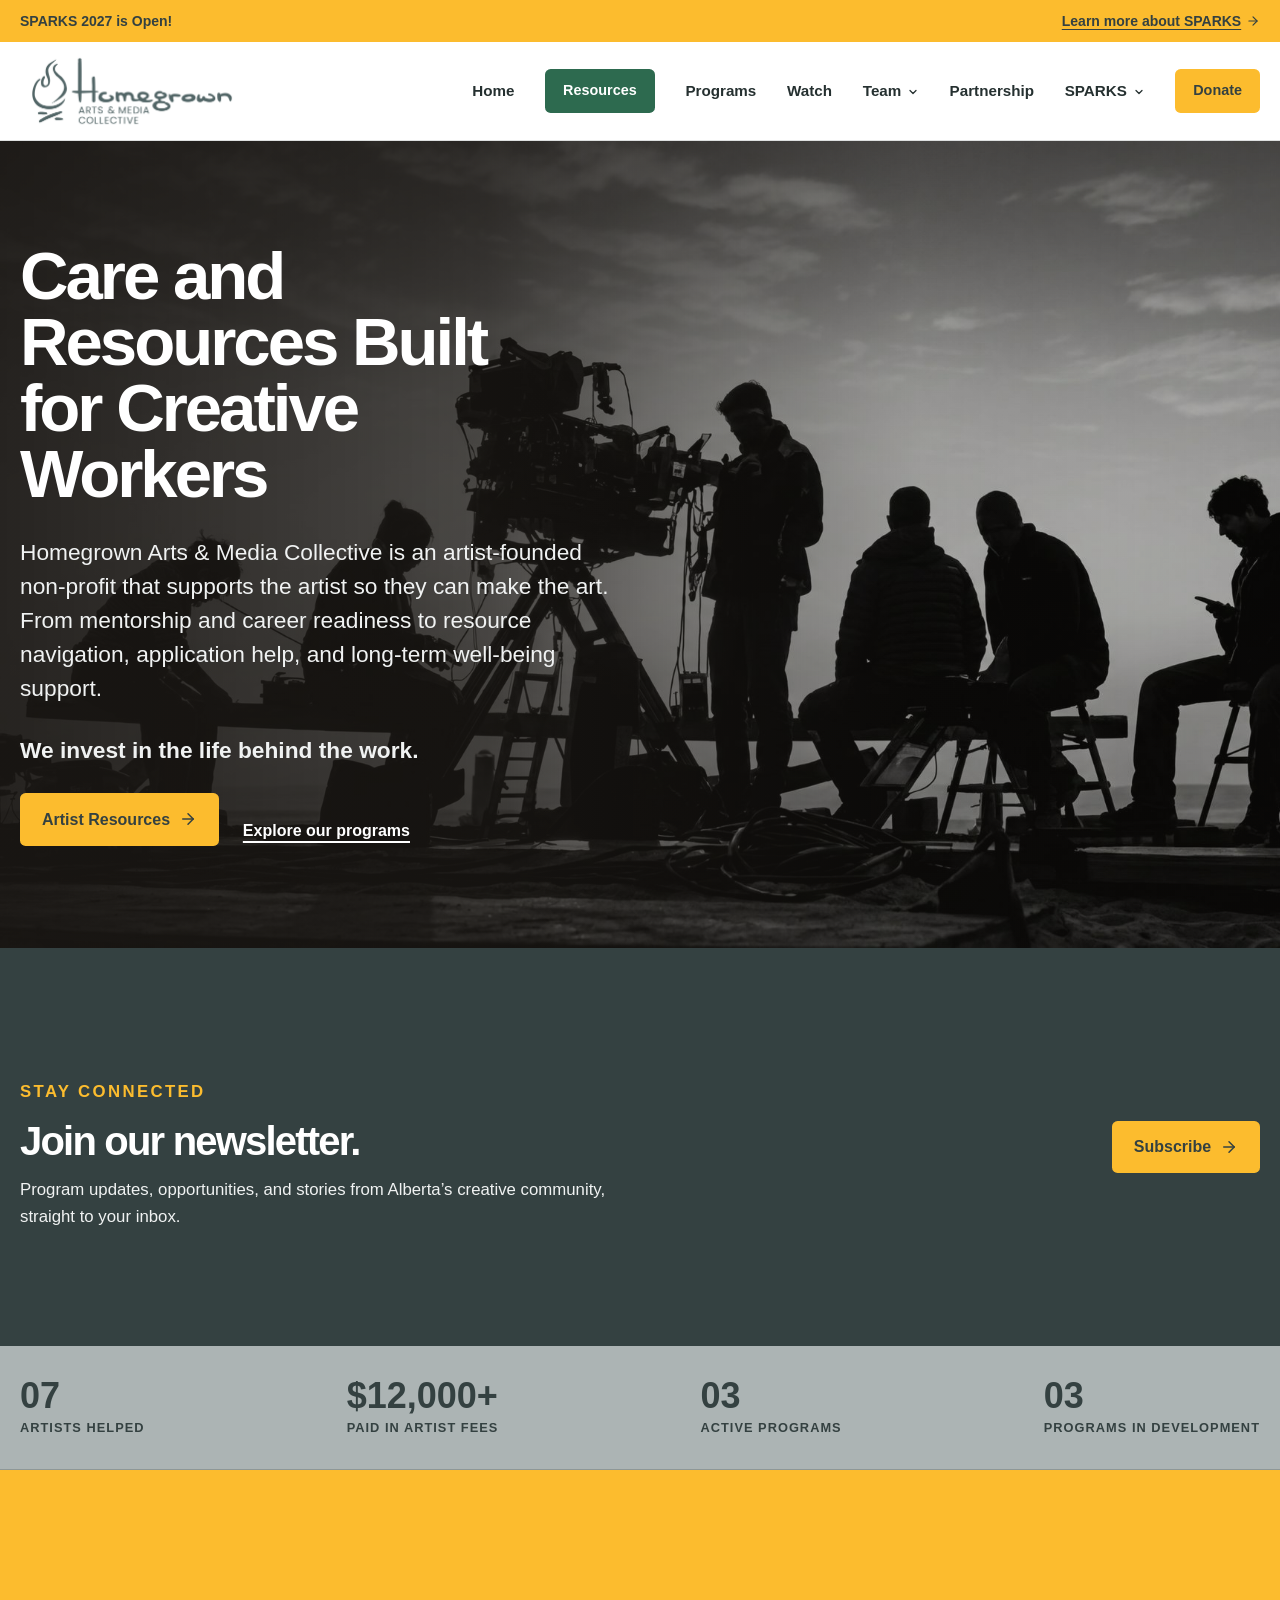
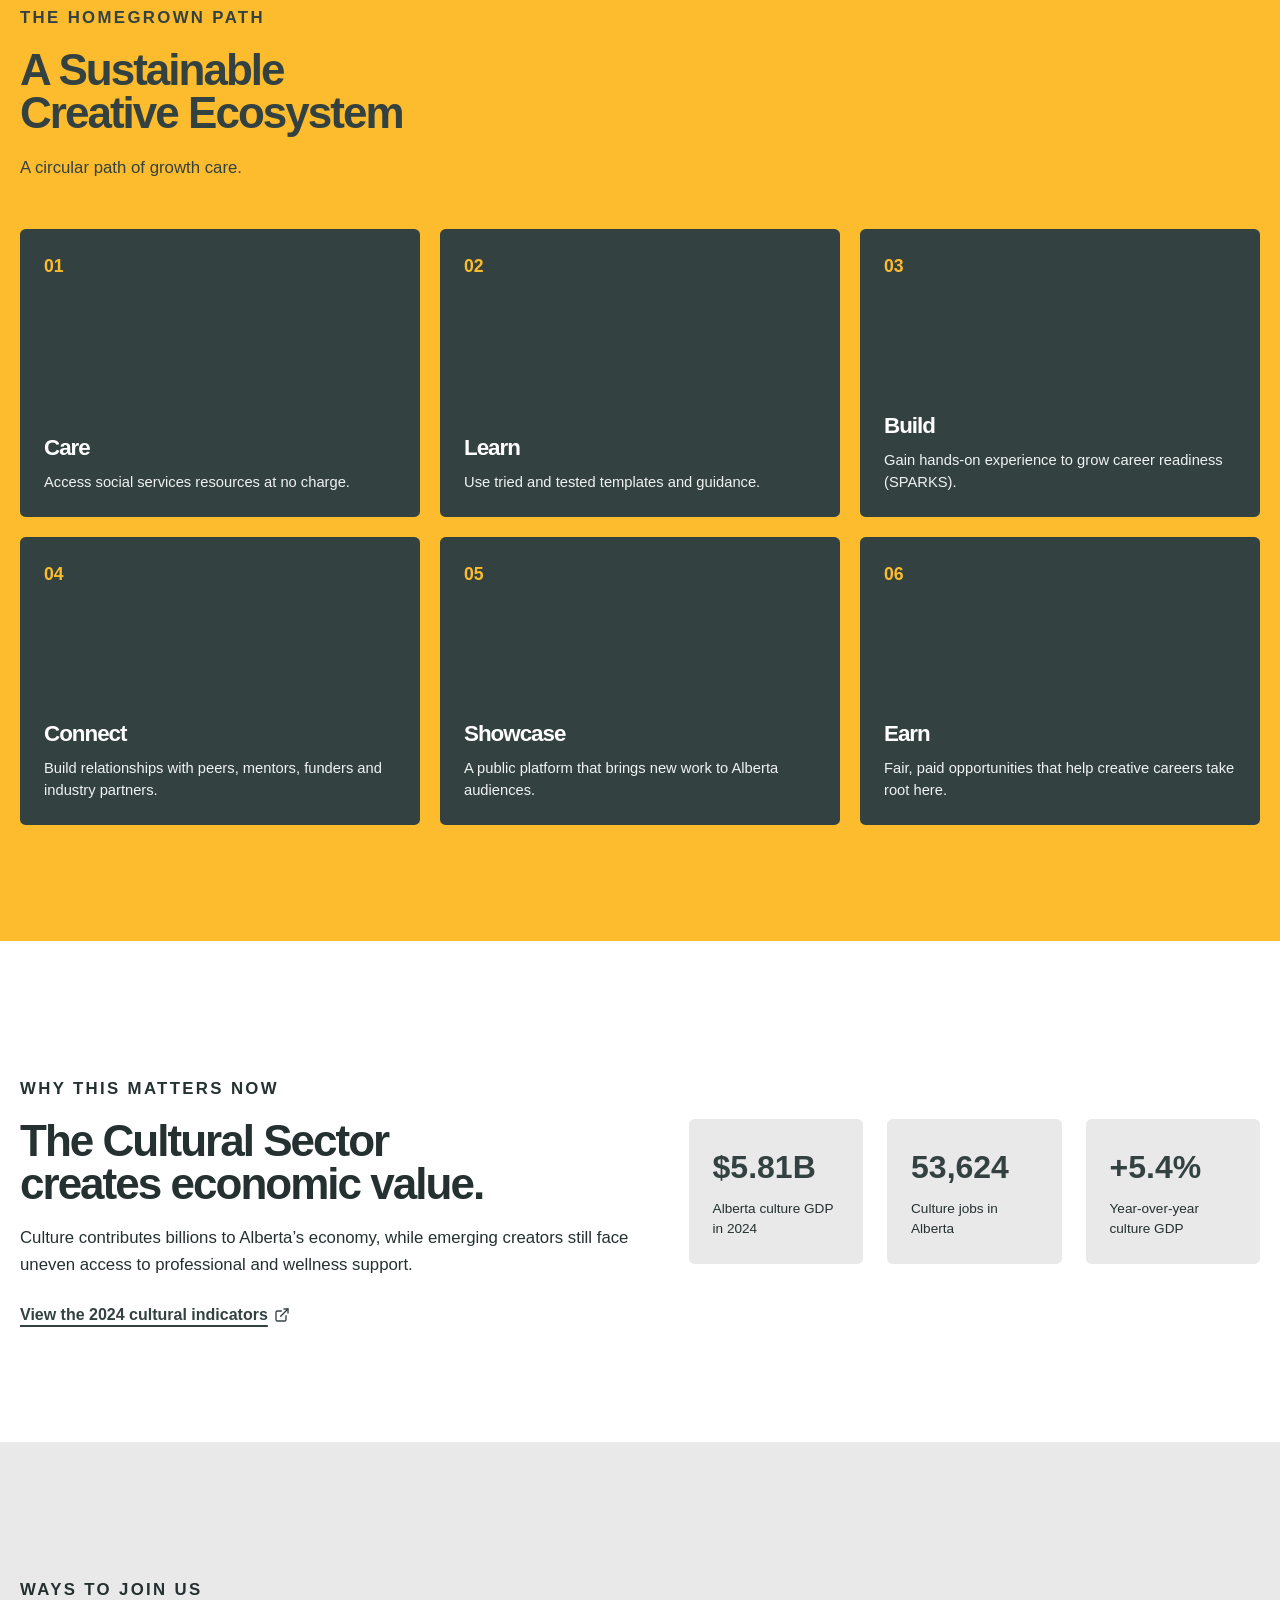
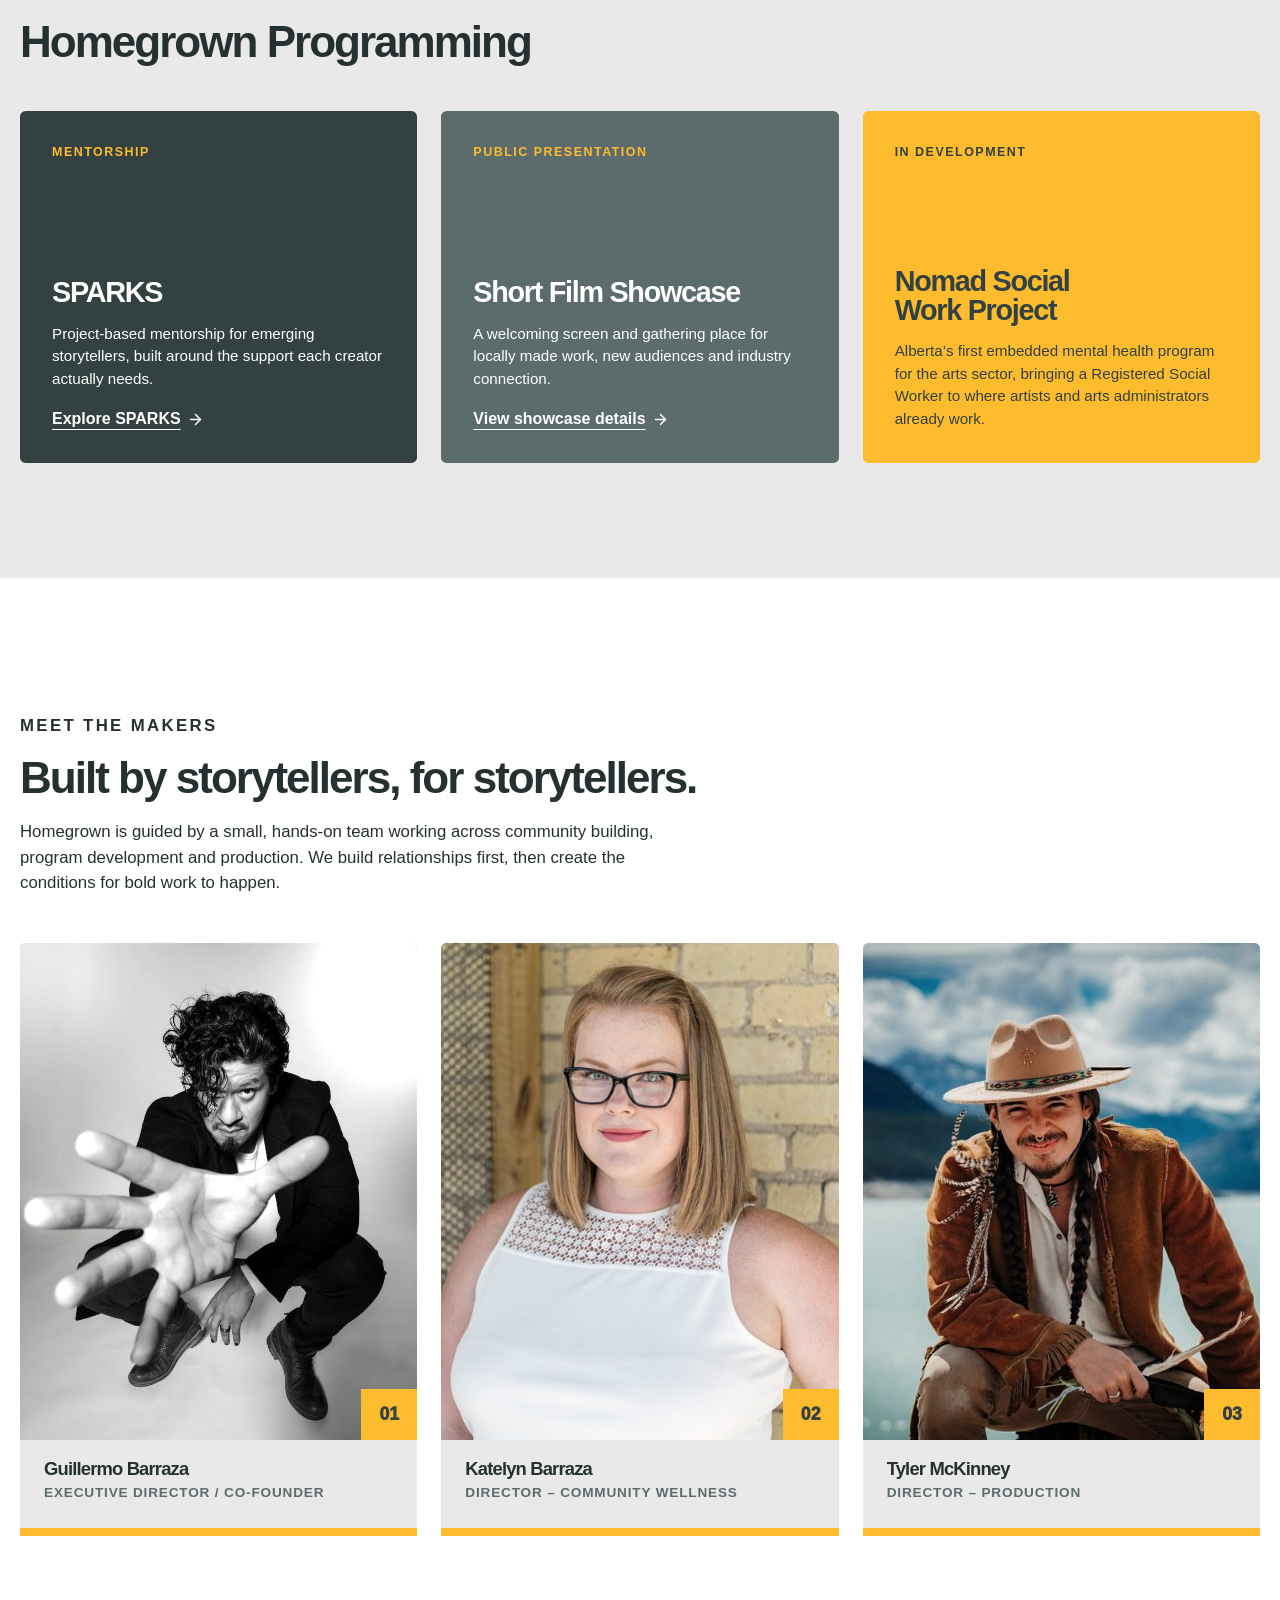
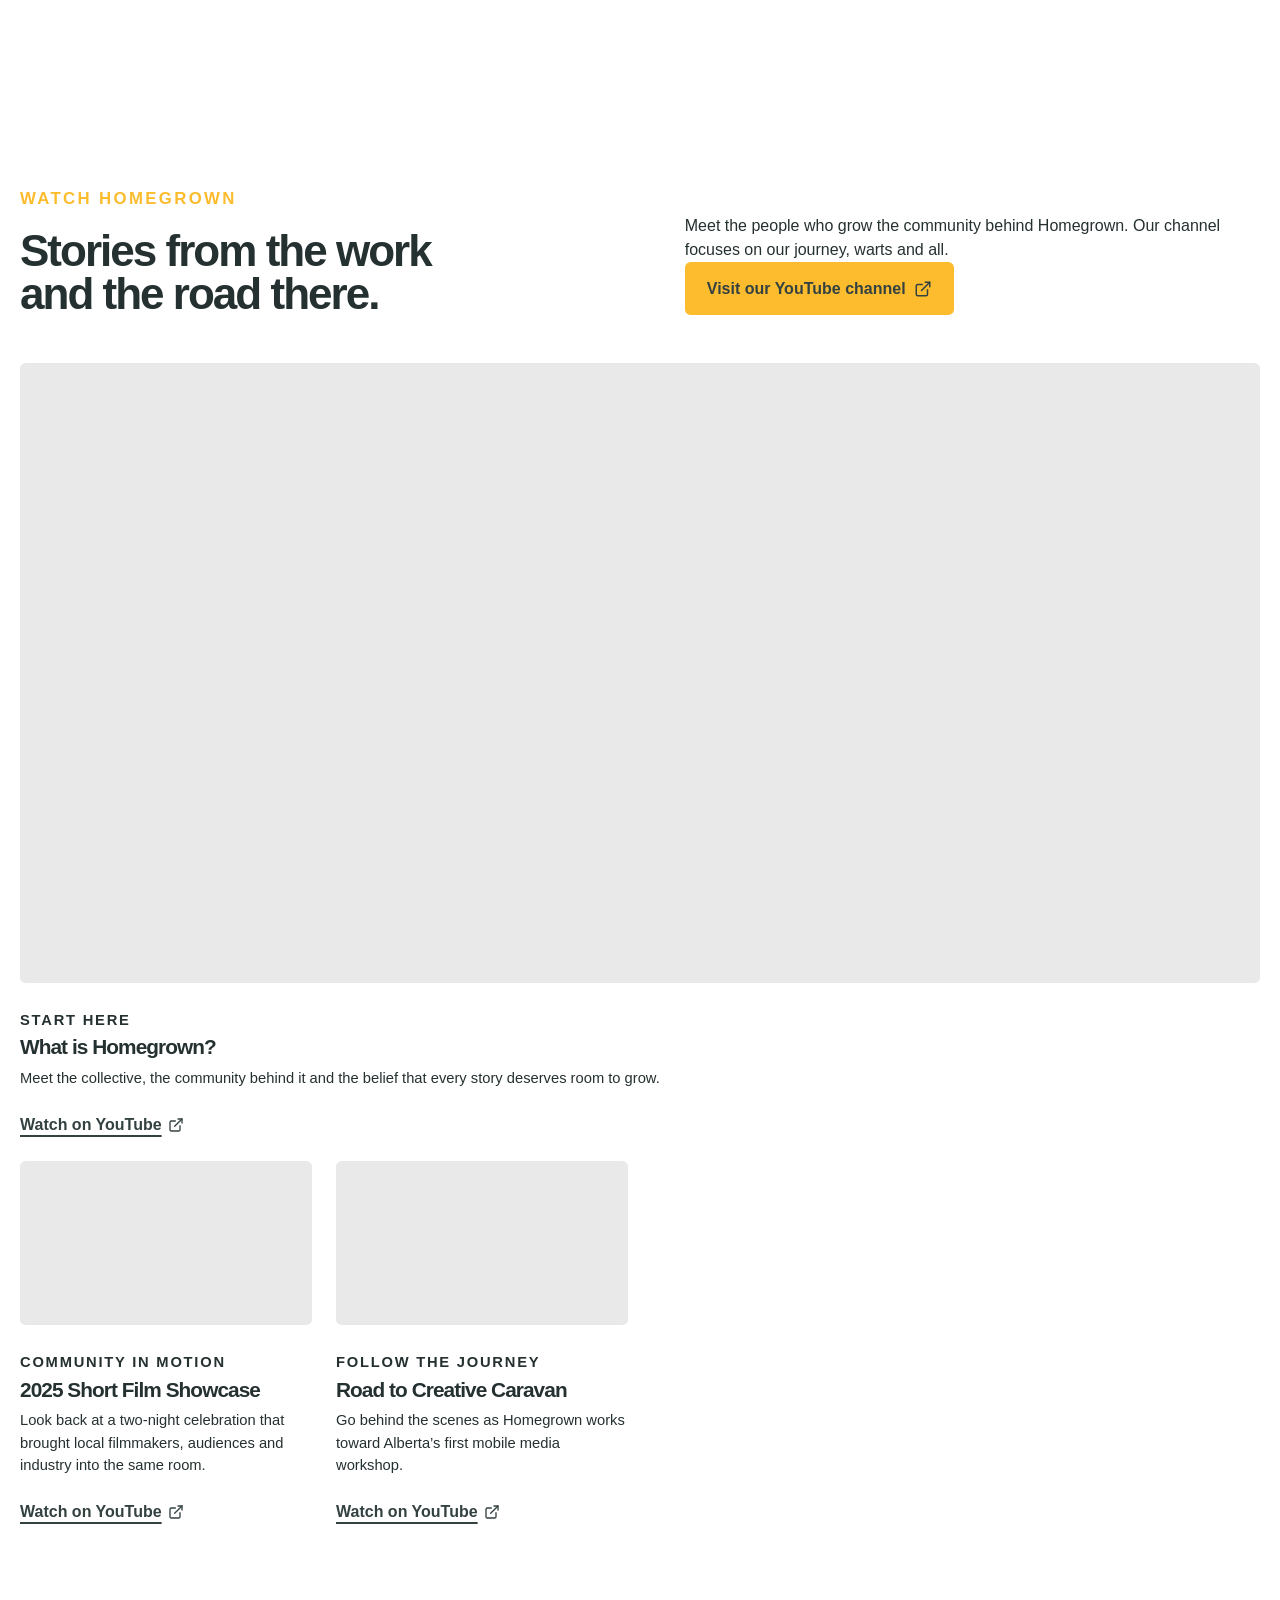
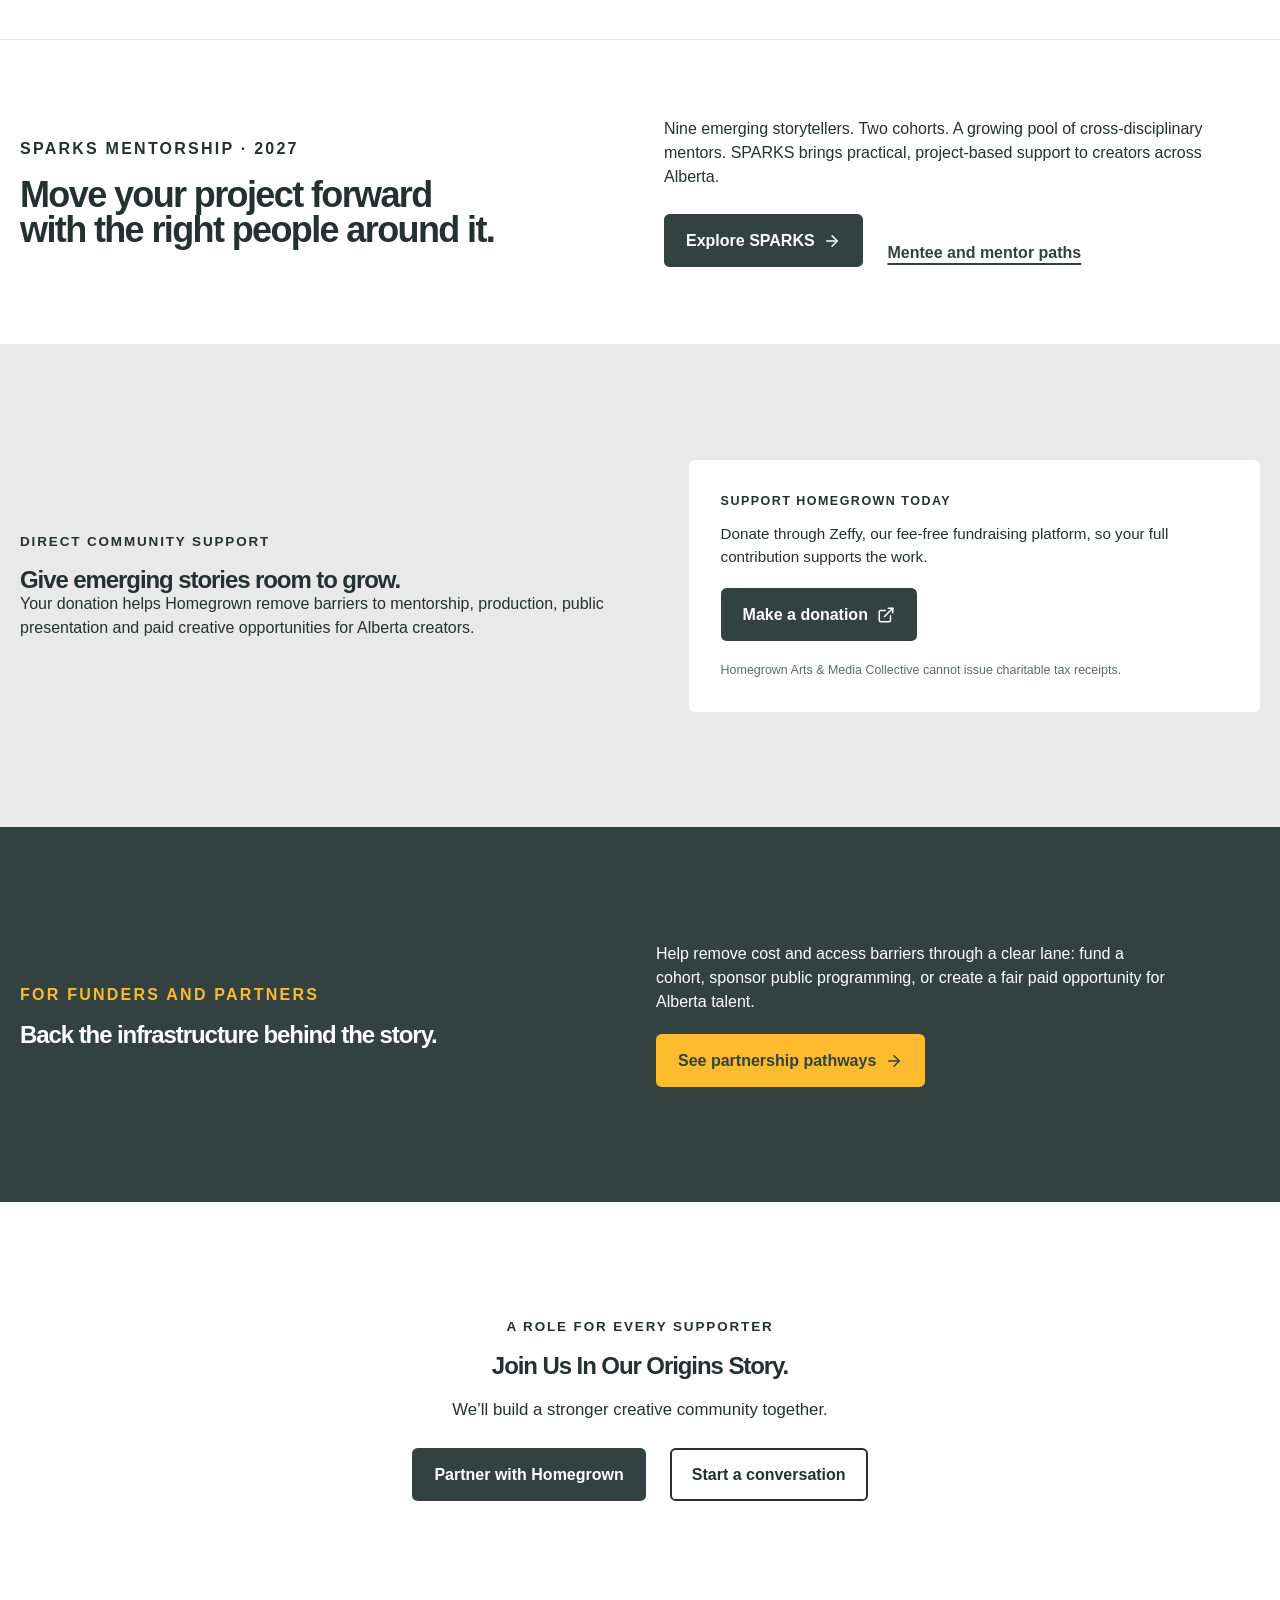
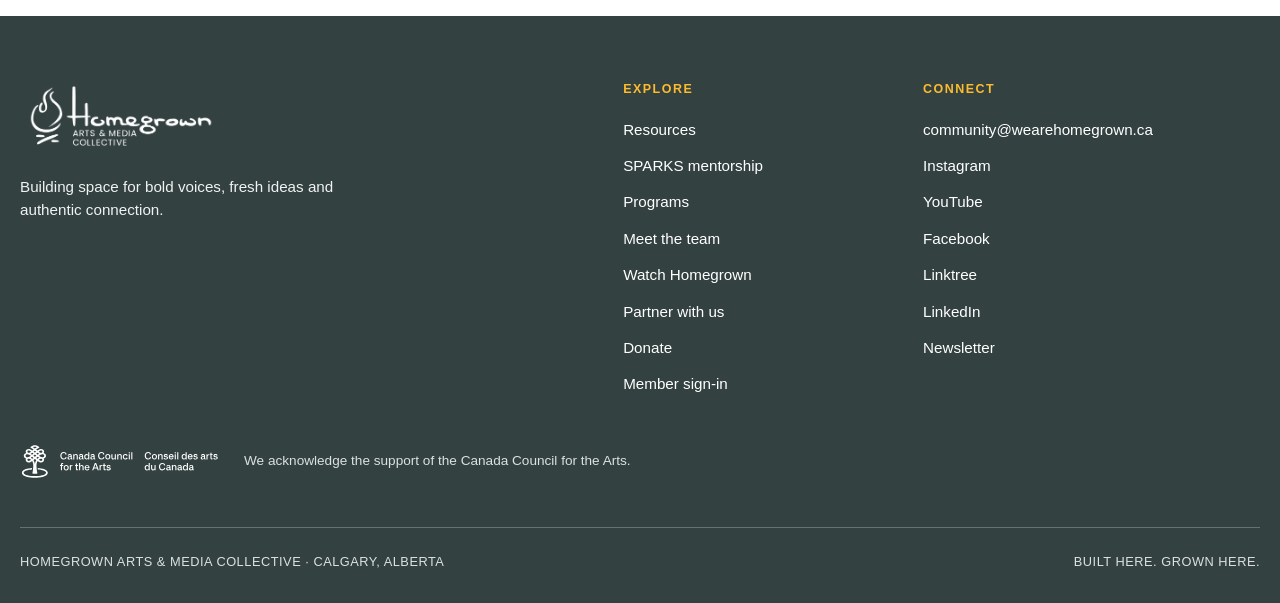
==== index.html @ c86c6394 "Remove Field Law Community Fund sections Co-Authored-By: Claude Opus 5.5 <noreply@anthropic.com> Cla" ====
<!doctype html>
<html lang="en">
<head>
<script async src="https://www.googletagmanager.com/gtm.js?id=GTM-N6X9VNVV"></script>
<script>
  window.dataLayer = window.dataLayer || [];
  function gtag(){dataLayer.push(arguments);}
  gtag('js', new Date());
</script>

<script async src="https://www.googletagmanager.com/gtag/js?id=G-BBWDG3H8ZP"></script>
<script>
  window.dataLayer = window.dataLayer || [];
  function gtag(){dataLayer.push(arguments);}
  gtag('js', new Date());

  gtag('config', 'G-BBWDG3H8ZP');
</script>
<script type="text/javascript">
    (function(c,l,a,r,i,t,y){
        c[a]=c[a]||function(){(c[a].q=c[a].q||[]).push(arguments)};
        t=l.createElement(r);t.async=1;t.src="https://www.clarity.ms/tag/"+i;
        y=l.getElementsByTagName(r)[0];y.parentNode.insertBefore(t,y);
    })(window, document, "clarity", "script", "yo0bvsucyb");
</script>
<meta charset="utf-8">
<meta name="viewport" content="width=device-width, initial-scale=1">
<title>Homegrown Arts &amp; Media Collective</title>
<meta name="description" content="Homegrown builds paid, supported pathways for emerging Alberta creators through mentorship, production, public presentation and partnership.">
<meta name="theme-color" content="#344141">
<link rel="icon" href="assets/favicon.jpg">
<link rel="shortcut icon" href="assets/favicon.jpg">
<link rel="stylesheet" href="css/styles.css">
<!-- Meta Pixel Code -->
<script>
!function(f,b,e,v,n,t,s)
{if(f.fbq)return;n=f.fbq=function(){n.callMethod?
n.callMethod.apply(n,arguments):n.queue.push(arguments)};
if(!f._fbq)f._fbq=n;n.push=n;n.loaded=!0;n.version='2.0';
n.queue=[];t=b.createElement(e);t.async=!0;
t.src=v;s=b.getElementsByTagName(e)[0];
s.parentNode.insertBefore(t,s)}(window, document,'script',
'https://connect.facebook.net/en_US/fbevents.js');
fbq('init', '2137911013458736');
fbq('track', 'PageView');
</script>
<noscript><img height="1" width="1" style="display:none"
src="https://www.facebook.com/tr?id=2137911013458736&ev=PageView&noscript=1"
/></noscript>
<!-- End Meta Pixel Code -->
</head>
<body>
<a class="skip-link" href="#main-content">Skip to main content</a>

<div class="funding-strip">
  <div class="shell funding-strip-inner">
    <span>SPARKS 2027 is Open!</span>
    <a href="/sparks">Learn more about SPARKS
      <svg xmlns="http://www.w3.org/2000/svg" width="14" height="14" viewBox="0 0 24 24" fill="none" stroke="currentColor" stroke-width="2" stroke-linecap="round" stroke-linejoin="round" aria-hidden="true"><path d="M5 12h14"></path><path d="m12 5 7 7-7 7"></path></svg>
    </a>
  </div>
</div>

<header class="site-header">
  <div class="shell header-inner">
    <a href="./" class="brand" aria-label="Homegrown Arts and Media Collective home">
      <img src="assets/homegrown-logo.png" alt="Homegrown Arts and Media Collective" width="450" height="160">
    </a>
    <nav class="desktop-nav" aria-label="Main navigation">
      <a href="./">Home</a>
      <a href="resources" class="button button-green button-small">Resources</a>
      <a href="#programs">Programs</a>
      <a href="#watch">Watch</a>
      <div class="nav-dropdown">
        <button type="button" class="nav-dropdown-toggle" aria-expanded="false" aria-haspopup="true">Team <svg xmlns="http://www.w3.org/2000/svg" width="12" height="12" viewBox="0 0 24 24" fill="none" stroke="currentColor" stroke-width="2.5" stroke-linecap="round" stroke-linejoin="round" aria-hidden="true"><path d="m6 9 6 6 6-6"></path></svg></button>
        <div class="nav-dropdown-menu">
          <a href="#team">Staff</a>
        </div>
      </div>
      <a href="sponsor">Partnership</a>
      <div class="nav-dropdown">
        <button type="button" class="nav-dropdown-toggle" aria-expanded="false" aria-haspopup="true">SPARKS <svg xmlns="http://www.w3.org/2000/svg" width="12" height="12" viewBox="0 0 24 24" fill="none" stroke="currentColor" stroke-width="2.5" stroke-linecap="round" stroke-linejoin="round" aria-hidden="true"><path d="m6 9 6 6 6-6"></path></svg></button>
        <div class="nav-dropdown-menu">
          <a href="sparks">Information</a>
          <a href="sparks-quiz">Storyteller Quiz</a>
          <a href="sparks-application-mentee" target="_blank" rel="noreferrer">Apply as a Mentee</a>
          <a href="sparks-application-mentor" target="_blank" rel="noreferrer">Become a Mentor</a>
          <a href="login">Mentee Portal</a>
        </div>
      </div>
      <a href="#donate" class="button button-gold button-small">Donate</a>
    </nav>
    <details class="mobile-nav">
      <summary aria-label="Open navigation">
        <svg xmlns="http://www.w3.org/2000/svg" width="24" height="24" viewBox="0 0 24 24" fill="none" stroke="currentColor" stroke-width="2" stroke-linecap="round" stroke-linejoin="round" aria-hidden="true"><path d="M4 5h16"></path><path d="M4 12h16"></path><path d="M4 19h16"></path></svg>
      </summary>
      <nav aria-label="Mobile navigation">
        <a href="./">Home</a>
        <a href="resources">Resources</a>
        <a href="#programs">Programs</a>
        <a href="#watch">Watch</a>
        <a href="#team">Team &middot; Staff</a>
        <a href="sponsor">Partnership</a>
        <a href="sparks">SPARKS &middot; Information</a>
        <a href="sparks-quiz">SPARKS &middot; Storyteller Quiz</a>
        <a href="sparks-application-mentee" target="_blank" rel="noreferrer">SPARKS &middot; Apply as a Mentee</a>
        <a href="sparks-application-mentor" target="_blank" rel="noreferrer">SPARKS &middot; Become a Mentor</a>
        <a href="login">SPARKS &middot; Mentee Portal</a>
        <a href="login">Member sign-in</a>
      </nav>
    </details>
  </div>
</header>

<main id="main-content">

  <section class="hero section-dark">
    <img class="hero-bg" src="assets/hero-film-crew.jpg" alt="" aria-hidden="true" fetchpriority="high" decoding="async">
    <div class="shell hero-grid">
      <div class="hero-copy">
        <h1>Care and Resources Built for Creative Workers</h1>
        <p class="hero-lede">Homegrown Arts &amp; Media Collective is an artist-founded non-profit that supports the artist so they can make the art. From mentorship and career readiness to resource navigation, application help, and long-term well-being support.</p>
        <p class="hero-lede"><strong>We invest in the life behind the work.</strong></p>
        <div class="button-row">
          <a class="button button-gold" href="resources">Artist Resources
            <svg xmlns="http://www.w3.org/2000/svg" width="18" height="18" viewBox="0 0 24 24" fill="none" stroke="currentColor" stroke-width="2" stroke-linecap="round" stroke-linejoin="round" aria-hidden="true"><path d="M5 12h14"></path><path d="m12 5 7 7-7 7"></path></svg>
          </a>
          <a class="text-link light" href="#programs">Explore our programs</a>
        </div>
      </div>
    </div>
  </section>

  <section class="section newsletter-section" id="newsletter">
    <div class="shell newsletter-inner">
      <div class="newsletter-copy">
        <p class="eyebrow gold">Stay connected</p>
        <h2>Join our newsletter.</h2>
        <p>Program updates, opportunities, and stories from Alberta&rsquo;s creative community, straight to your inbox.</p>
      </div>
      <div class="newsletter-action">
        <a class="button button-gold" href="https://wearehomegrown.kit.com/a77880c4d2" target="_blank" rel="noreferrer">Subscribe
          <svg xmlns="http://www.w3.org/2000/svg" width="18" height="18" viewBox="0 0 24 24" fill="none" stroke="currentColor" stroke-width="2" stroke-linecap="round" stroke-linejoin="round" aria-hidden="true"><path d="M5 12h14"></path><path d="m12 5 7 7-7 7"></path></svg>
        </a>
      </div>
    </div>
  </section>



  <section class="proof-ribbon" aria-label="Homegrown at a glance">
    <div class="shell proof-ribbon-grid">
      <!-- Counter values reviewed and updated monthly -->
      <p><strong>07</strong><span>Artists helped</span></p>
      <p><strong>$12,000+</strong><span>Paid in artist fees</span></p>
      <p><strong>03</strong><span>Active programs</span></p>
      <p><strong>03</strong><span>Programs in development</span></p>
    </div>
  </section>

  <section class="section section-gold" id="pipeline">
    <div class="shell">
      <div class="section-heading narrow">
        <p class="eyebrow">The Homegrown path</p>
        <h2>A Sustainable Creative Ecosystem</h2>
        <p>A circular path of growth care.</p>
      </div>
      <ol class="pathway-grid">
        <li class="pathway-card"><span class="pathway-number">01</span><h3>Care</h3><p>Access social services resources at no charge.</p></li>
        <li class="pathway-card"><span class="pathway-number">02</span><h3>Learn</h3><p>Use tried and tested templates and guidance.</p></li>
        <li class="pathway-card"><span class="pathway-number">03</span><h3>Build</h3><p>Gain hands-on experience to grow career readiness (SPARKS).</p></li>
        <li class="pathway-card"><span class="pathway-number">04</span><h3>Connect</h3><p>Build relationships with peers, mentors, funders and industry partners.</p></li>
        <li class="pathway-card"><span class="pathway-number">05</span><h3>Showcase</h3><p>A public platform that brings new work to Alberta audiences.</p></li>
        <li class="pathway-card"><span class="pathway-number">06</span><h3>Earn</h3><p>Fair, paid opportunities that help creative careers take root here.</p></li>
      </ol>
    </div>
  </section>

  <section class="section section-light">
    <div class="shell market-grid">
      <div class="section-heading">
        <p class="eyebrow">Why this matters now</p>
        <h2>The Cultural Sector creates economic value.</h2>
        <p>Culture contributes billions to Alberta&rsquo;s economy, while emerging creators still face uneven access to professional and wellness support.</p>
        <a class="text-link" href="https://canadacouncil.ca/research/research-library/2026/06/provincial-and-territorial-cultural-indicators-2024" target="_blank" rel="noreferrer">View the 2024 cultural indicators
          <svg xmlns="http://www.w3.org/2000/svg" width="16" height="16" viewBox="0 0 24 24" fill="none" stroke="currentColor" stroke-width="2" stroke-linecap="round" stroke-linejoin="round" aria-hidden="true"><path d="M15 3h6v6"></path><path d="M10 14 21 3"></path><path d="M18 13v6a2 2 0 0 1-2 2H5a2 2 0 0 1-2-2V8a2 2 0 0 1 2-2h6"></path></svg>
        </a>
      </div>
      <div class="market-stats" aria-label="Alberta culture indicators for 2024">
        <article><strong>$5.81B</strong><span>Alberta culture GDP in 2024</span></article>
        <article><strong>53,624</strong><span>Culture jobs in Alberta</span></article>
        <article><strong>+5.4%</strong><span>Year-over-year culture GDP</span></article>
      </div>
    </div>
  </section>

  <section class="section section-soft" id="programs">
    <div class="shell">
      <div class="section-heading wide">
        <p class="eyebrow">Ways to join us</p>
        <h2>Homegrown Programming</h2>
      </div>
      <div class="program-grid">
        <article class="program-card tone-1">
          <p class="card-label">Mentorship</p>
          <h3>SPARKS</h3>
          <p>Project-based mentorship for emerging storytellers, built around the support each creator actually needs.</p>
          <a href="sparks" class="program-link">Explore SPARKS
            <svg xmlns="http://www.w3.org/2000/svg" width="17" height="17" viewBox="0 0 24 24" fill="none" stroke="currentColor" stroke-width="2" stroke-linecap="round" stroke-linejoin="round" aria-hidden="true"><path d="M5 12h14"></path><path d="m12 5 7 7-7 7"></path></svg>
          </a>
        </article>
        <article class="program-card tone-2">
          <p class="card-label">Public presentation</p>
          <h3>Short Film Showcase</h3>
          <p>A welcoming screen and gathering place for locally made work, new audiences and industry connection.</p>
          <a href="https://www.zeffy.com/en-CA/ticketing/stonyslope-the-homegrown-short-film-showcase--2026" target="_blank" rel="noreferrer" class="program-link">View showcase details
            <svg xmlns="http://www.w3.org/2000/svg" width="17" height="17" viewBox="0 0 24 24" fill="none" stroke="currentColor" stroke-width="2" stroke-linecap="round" stroke-linejoin="round" aria-hidden="true"><path d="M5 12h14"></path><path d="m12 5 7 7-7 7"></path></svg>
          </a>
        </article>
        <article class="program-card tone-3">
          <p class="card-label">In development</p>
          <h3>Nomad Social Work Project</h3>
          <p>Alberta&rsquo;s first embedded mental health program for the arts sector, bringing a Registered Social Worker to where artists and arts administrators already work.</p>
        </article>
      </div>
    </div>
  </section>

  <section class="section team-section" id="team">
    <div class="shell">
      <div class="team-heading">
        <div class="section-heading wide">
          <p class="eyebrow">Meet the makers</p>
          <h2>Built by storytellers, for storytellers.</h2>
        </div>
        <p>Homegrown is guided by a small, hands-on team working across community building, program development and production. We build relationships first, then create the conditions for bold work to happen.</p>
      </div>
      <div class="team-grid">
        <article class="team-card">
          <div class="team-photo-wrap">
            <img class="team-photo" src="assets/team-guillermo-barraza.jpg" alt="Guillermo Barraza" loading="lazy">
            <span aria-hidden="true">01</span>
          </div>
          <div class="team-card-copy">
            <h3>Guillermo Barraza</h3>
            <p>Executive Director / Co-Founder</p>
          </div>
        </article>
        <article class="team-card">
          <div class="team-photo-wrap">
            <img class="team-photo" src="assets/team-katelyn-barraza.jpg" alt="Katelyn Barraza" loading="lazy">
            <span aria-hidden="true">02</span>
          </div>
          <div class="team-card-copy">
            <h3>Katelyn Barraza</h3>
            <p>Director &ndash; Community Wellness</p>
          </div>
        </article>
        <article class="team-card">
          <div class="team-photo-wrap">
            <img class="team-photo" src="assets/team-tyler-mckinney.jpg" alt="Tyler McKinney" loading="lazy">
            <span aria-hidden="true">03</span>
          </div>
          <div class="team-card-copy">
            <h3>Tyler McKinney</h3>
            <p>Director &ndash; Production</p>
          </div>
        </article>
      </div>
    </div>
  </section>

  </section>

  <section class="section youtube-section" id="watch">
    <div class="shell">
      <div class="youtube-heading">
        <div class="section-heading wide">
          <p class="eyebrow gold">Watch Homegrown</p>
          <h2>Stories from the work and the road there.</h2>
        </div>
        <div>
          <p>Meet the people who grow the community behind Homegrown. Our channel focuses on our journey, warts and all.</p>
          <a class="button button-gold" href="https://www.youtube.com/@we.are.homegrown" target="_blank" rel="noreferrer">Visit our YouTube channel
            <svg xmlns="http://www.w3.org/2000/svg" width="18" height="18" viewBox="0 0 24 24" fill="none" stroke="currentColor" stroke-width="2" stroke-linecap="round" stroke-linejoin="round" aria-hidden="true"><path d="M15 3h6v6"></path><path d="M10 14 21 3"></path><path d="M18 13v6a2 2 0 0 1-2 2H5a2 2 0 0 1-2-2V8a2 2 0 0 1 2-2h6"></path></svg>
          </a>
        </div>
      </div>
      <div class="video-grid">
        <article class="video-card video-card-featured">
          <div class="video-frame">
            <iframe src="https://www.youtube.com/embed/k4zQnPz0w-0" title="What is Homegrown?" loading="lazy" allow="accelerometer; autoplay; clipboard-write; encrypted-media; gyroscope; picture-in-picture; web-share" allowfullscreen></iframe>
          </div>
          <div class="video-card-copy">
            <p class="card-label">Start here</p>
            <h3>What is Homegrown?</h3>
            <p>Meet the collective, the community behind it and the belief that every story deserves room to grow.</p>
            <a class="text-link" href="https://www.youtube.com/watch?v=k4zQnPz0w-0" target="_blank" rel="noreferrer">Watch on YouTube
              <svg xmlns="http://www.w3.org/2000/svg" width="16" height="16" viewBox="0 0 24 24" fill="none" stroke="currentColor" stroke-width="2" stroke-linecap="round" stroke-linejoin="round" aria-hidden="true"><path d="M15 3h6v6"></path><path d="M10 14 21 3"></path><path d="M18 13v6a2 2 0 0 1-2 2H5a2 2 0 0 1-2-2V8a2 2 0 0 1 2-2h6"></path></svg>
            </a>
          </div>
        </article>
        <article class="video-card">
          <div class="video-frame">
            <iframe src="https://www.youtube.com/embed/UUBP7rjUx7M" title="2025 Short Film Showcase" loading="lazy" allow="accelerometer; autoplay; clipboard-write; encrypted-media; gyroscope; picture-in-picture; web-share" allowfullscreen></iframe>
          </div>
          <div class="video-card-copy">
            <p class="card-label">Community in motion</p>
            <h3>2025 Short Film Showcase</h3>
            <p>Look back at a two-night celebration that brought local filmmakers, audiences and industry into the same room.</p>
            <a class="text-link" href="https://www.youtube.com/watch?v=UUBP7rjUx7M" target="_blank" rel="noreferrer">Watch on YouTube
              <svg xmlns="http://www.w3.org/2000/svg" width="16" height="16" viewBox="0 0 24 24" fill="none" stroke="currentColor" stroke-width="2" stroke-linecap="round" stroke-linejoin="round" aria-hidden="true"><path d="M15 3h6v6"></path><path d="M10 14 21 3"></path><path d="M18 13v6a2 2 0 0 1-2 2H5a2 2 0 0 1-2-2V8a2 2 0 0 1 2-2h6"></path></svg>
            </a>
          </div>
        </article>
        <article class="video-card">
          <div class="video-frame">
            <iframe src="https://www.youtube.com/embed/va6Ew8jDhZE" title="Road to Creative Caravan" loading="lazy" allow="accelerometer; autoplay; clipboard-write; encrypted-media; gyroscope; picture-in-picture; web-share" allowfullscreen></iframe>
          </div>
          <div class="video-card-copy">
            <p class="card-label">Follow the journey</p>
            <h3>Road to Creative Caravan</h3>
            <p>Go behind the scenes as Homegrown works toward Alberta&rsquo;s first mobile media workshop.</p>
            <a class="text-link" href="https://www.youtube.com/watch?v=va6Ew8jDhZE" target="_blank" rel="noreferrer">Watch on YouTube
              <svg xmlns="http://www.w3.org/2000/svg" width="16" height="16" viewBox="0 0 24 24" fill="none" stroke="currentColor" stroke-width="2" stroke-linecap="round" stroke-linejoin="round" aria-hidden="true"><path d="M15 3h6v6"></path><path d="M10 14 21 3"></path><path d="M18 13v6a2 2 0 0 1-2 2H5a2 2 0 0 1-2-2V8a2 2 0 0 1 2-2h6"></path></svg>
            </a>
          </div>
        </article>
      </div>
    </div>
  </section>

  <section class="sparks-home-section">
    <div class="shell sparks-home-grid">
      <div>
        <p class="eyebrow">SPARKS mentorship &middot; 2027</p>
        <h2>Move your project forward with the right people around it.</h2>
      </div>
      <div>
        <p>Nine emerging storytellers. Two cohorts. A growing pool of cross-disciplinary mentors. SPARKS brings practical, project-based support to creators across Alberta.</p>
        <div class="button-row">
          <a href="sparks" class="button button-charcoal">Explore SPARKS
            <svg xmlns="http://www.w3.org/2000/svg" width="18" height="18" viewBox="0 0 24 24" fill="none" stroke="currentColor" stroke-width="2" stroke-linecap="round" stroke-linejoin="round" aria-hidden="true"><path d="M5 12h14"></path><path d="m12 5 7 7-7 7"></path></svg>
          </a>
          <a href="sparks#paths" class="text-link">Mentee and mentor paths</a>
        </div>
      </div>
    </div>
  </section>

  <section class="section donation-section" id="donate">
    <div class="shell donation-grid">
      <div class="donation-copy">
        <p class="eyebrow">Direct community support</p>
        <h2>Give emerging stories room to grow.</h2>
        <p>Your donation helps Homegrown remove barriers to mentorship, production, public presentation and paid creative opportunities for Alberta creators.</p>
      </div>
      <div class="donation-action">
        <p class="card-label">Support Homegrown today</p>
        <p>Donate through Zeffy, our fee-free fundraising platform, so your full contribution supports the work.</p>
        <a class="button button-charcoal" href="https://www.zeffy.com/en-CA/donation-form/support-emerging-stories-through-homegrown" target="_blank" rel="noreferrer">Make a donation
          <svg xmlns="http://www.w3.org/2000/svg" width="18" height="18" viewBox="0 0 24 24" fill="none" stroke="currentColor" stroke-width="2" stroke-linecap="round" stroke-linejoin="round" aria-hidden="true"><path d="M15 3h6v6"></path><path d="M10 14 21 3"></path><path d="M18 13v6a2 2 0 0 1-2 2H5a2 2 0 0 1-2-2V8a2 2 0 0 1 2-2h6"></path></svg>
        </a>
        <p class="donation-disclosure">Homegrown Arts &amp; Media Collective cannot issue charitable tax receipts.</p>
      </div>
    </div>
  </section>

  <section class="section section-dark">
    <div class="shell split-callout">
      <div>
        <p class="eyebrow gold">For funders and partners</p>
        <h2>Back the infrastructure behind the story.</h2>
      </div>
      <div>
        <p>Help remove cost and access barriers through a clear lane: fund a cohort, sponsor public programming, or create a fair paid opportunity for Alberta talent.</p>
        <a href="sponsor" class="button button-gold">See partnership pathways
          <svg xmlns="http://www.w3.org/2000/svg" width="18" height="18" viewBox="0 0 24 24" fill="none" stroke="currentColor" stroke-width="2" stroke-linecap="round" stroke-linejoin="round" aria-hidden="true"><path d="M5 12h14"></path><path d="m12 5 7 7-7 7"></path></svg>
        </a>
      </div>
    </div>
  </section>

  <section class="section final-cta">
    <div class="shell final-cta-inner">
      <p class="eyebrow">A role for every supporter</p>
      <h2>Join Us In Our Origins Story.</h2>
      <p>We&rsquo;ll build a stronger creative community together.</p>
      <div class="button-row centered">
        <a href="sponsor" class="button button-charcoal">Partner with Homegrown</a>
        <a class="button button-outline" href="https://tidycal.com/1vky52z" target="_blank" rel="noreferrer">Start a conversation</a>
      </div>
    </div>
  </section>

</main>

<footer class="site-footer">
  <div class="shell footer-grid">
    <div class="footer-brand">
      <a href="./" aria-label="Homegrown Arts and Media Collective home">
        <img class="footer-logo" src="assets/homegrown-logo-white.png" alt="Homegrown Arts and Media Collective" width="450" height="160">
      </a>
      <p>Building space for bold voices, fresh ideas and authentic connection.</p>
    </div>
    <div>
      <p class="footer-heading">Explore</p>
      <nav class="footer-links" aria-label="Explore Homegrown">
        <a href="resources">Resources</a>
        <a href="sparks">SPARKS mentorship</a>
        <a href="#programs">Programs</a>
        <a href="#team">Meet the team</a>
        <a href="#watch">Watch Homegrown</a>
        <a href="sponsor">Partner with us</a>
        <a href="#donate">Donate</a>
        <a href="login">Member sign-in</a>
      </nav>
    </div>
    <div>
      <p class="footer-heading">Connect</p>
      <nav class="footer-links" aria-label="Connect with Homegrown">
        <a href="mailto:community@wearehomegrown.ca">community@wearehomegrown.ca</a>
        <a href="https://www.instagram.com/weare.homegrown/" target="_blank" rel="noreferrer">Instagram</a>
        <a href="https://www.youtube.com/@we.are.homegrown" target="_blank" rel="noreferrer">YouTube</a>
        <a href="https://www.facebook.com/HomegrownAMC/" target="_blank" rel="noreferrer">Facebook</a>
        <a href="https://linktr.ee/HomegrownAMC" target="_blank" rel="noreferrer">Linktree</a>
        <a href="https://www.linkedin.com/company/we-are-homegrown/" target="_blank" rel="noreferrer">LinkedIn</a>
        <a href="https://wearehomegrown.kit.com/a77880c4d2" target="_blank" rel="noreferrer">Newsletter</a>
      </nav>
    </div>
  </div>
  <div class="shell footer-acknowledgement">
    <a href="https://canadacouncil.ca/" target="_blank" rel="noreferrer" aria-label="Canada Council for the Arts website">
      <img src="assets/canada-council-logo-white.svg" alt="Canada Council for the Arts" width="200" height="35">
    </a>
    <p>We acknowledge the support of the Canada Council for the Arts.</p>
  </div>

  <div class="shell footer-bottom">
    <span>Homegrown Arts &amp; Media Collective &middot; Calgary, Alberta</span>
    <span>Built here. Grown here.</span>
  </div>
</footer>

<script src="js/main.js" defer></script>
</body>
</html>
---- css/styles.css ----
/* ==========================================================================
   Homegrown Arts & Media Collective — Design Tokens & Base Styles
   Colour values, spacing scale and component patterns are carried over
   from the live production site (see README "Design tokens" section).
   ========================================================================== */

:root {
  /* Colour tokens */
  --color-charcoal-deep: #344141; /* primary dark background / heading text */
  --color-charcoal: #5c6c6c;      /* secondary dark tone (program card, tone-2) */
  --color-gold: #fcbc2e;          /* brand accent */
  --color-green: #2d6a4f;         /* TODO: confirm exact brand green — Resources nav button */
  --color-paper: #ffffff;         /* light background */
  --color-ink: #253030;           /* body copy on light backgrounds */
  --color-soft: #e9e9e9;          /* soft neutral section background */
  --color-dusty-teal: #acb4b4;    /* muted accent background */
  --color-hero-lede: #f0f2f2;     /* hero paragraph on dark background */
  --color-footer-muted: #dbe0e0;  /* footer meta text */

  /* Typography */
  --font-sans: "Avenir Next", "Century Gothic", Arial, sans-serif;
  --weight-heading: 900;
  --weight-bold: 800;

  /* Layout */
  --shell-max: 78rem;
  --shell-gutter: 1.25rem;
  --radius: 0.35rem;

  /* Motion */
  --transition-fast: 0.16s ease;
}

/* ---- Reset ---- */
*,
*::before,
*::after {
  box-sizing: border-box;
}

html {
  scroll-behavior: smooth;
}

@media (prefers-reduced-motion: reduce) {
  html {
    scroll-behavior: auto;
  }
  * {
    animation-duration: 0.01ms !important;
    animation-iteration-count: 1 !important;
    transition-duration: 0.01ms !important;
    scroll-behavior: auto !important;
  }
}

body {
  margin: 0;
  background: var(--color-paper);
  color: var(--color-ink);
  font-family: var(--font-sans);
  line-height: 1.5;
  -webkit-font-smoothing: antialiased;
  overflow-x: hidden;
}

img {
  max-width: 100%;
  display: block;
}

a {
  color: inherit;
}

h1, h2, h3, h4 {
  margin: 0;
  font-weight: var(--weight-heading);
  line-height: 0.98;
  letter-spacing: -0.045em;
  text-wrap: balance;
}

p {
  margin: 0;
}

ul, ol {
  margin: 0;
  padding: 0;
  list-style: none;
}

button {
  font: inherit;
}

/* ---- Focus states (keyboard accessibility) ---- */
a:focus-visible,
button:focus-visible,
summary:focus-visible,
input:focus-visible,
textarea:focus-visible {
  outline: 3px solid var(--color-gold);
  outline-offset: 4px;
  border-radius: var(--radius);
}

/* ---- Skip link ---- */
.skip-link {
  position: fixed;
  top: 0.75rem;
  left: 0.75rem;
  z-index: 1000;
  background: var(--color-gold);
  color: var(--color-charcoal-deep);
  border-radius: var(--radius);
  padding: 0.7rem 1rem;
  font-weight: var(--weight-bold);
  text-decoration: none;
  transform: translateY(-200%);
  transition: transform var(--transition-fast);
}

.skip-link:focus {
  transform: translateY(0);
}

/* ---- Layout shell ---- */
.shell {
  width: min(calc(100% - 2.5rem), var(--shell-max));
  margin-inline: auto;
}

.section {
  padding: clamp(4rem, 9vw, 8.5rem) 0;
}

.section-dark {
  background: var(--color-charcoal-deep);
  color: var(--color-paper);
}

.section-light {
  background: var(--color-paper);
}

.section-soft {
  background: var(--color-soft);
}

.section-gold {
  background: var(--color-gold);
  color: var(--color-charcoal-deep);
}

.eyebrow {
  display: block;
  letter-spacing: 0.14em;
  text-transform: uppercase;
  margin: 0 0 1rem;
  font-size: 0.84rem;
  font-weight: var(--weight-heading);
}

.eyebrow.gold {
  color: var(--color-gold);
}

.section-dark .eyebrow:not(.gold) {
  color: var(--color-hero-lede);
}

.section-heading {
  max-width: 46rem;
}

.section-heading.narrow {
  max-width: 34rem;
}

.section-heading.wide {
  max-width: 52rem;
}

.section-heading h2 {
  font-size: clamp(2rem, 4vw, 2.75rem);
}

.section-heading p {
  margin-top: 1.25rem;
  font-size: 1.05rem;
  line-height: 1.6;
  max-width: 40rem;
}

/* ---- Buttons & text links ---- */
.button {
  display: inline-flex;
  align-items: center;
  justify-content: center;
  gap: 0.55rem;
  min-height: 3.3rem;
  padding: 0.85rem 1.25rem;
  border-radius: var(--radius);
  border: 2px solid transparent;
  font-weight: 850;
  line-height: 1.2;
  text-decoration: none;
  transition: transform var(--transition-fast), box-shadow var(--transition-fast);
  cursor: pointer;
}

.button:hover {
  transform: translateY(-2px);
}

.button svg {
  flex-shrink: 0;
}

.button-gold {
  background: var(--color-gold);
  color: var(--color-charcoal-deep);
}

.button-charcoal {
  background: var(--color-charcoal-deep);
  color: var(--color-paper);
}

.button-green {
  background: var(--color-green);
  color: var(--color-paper);
}

.button-outline {
  background: transparent;
  border-color: currentColor;
  color: inherit;
}

.button-small {
  min-height: 2.75rem;
  padding: 0.65rem 1rem;
  font-size: 0.9rem;
}

.button-row {
  display: flex;
  flex-wrap: wrap;
  align-items: center;
  gap: 1.5rem;
  margin-top: 1.6rem;
}

.button-row.centered {
  justify-content: center;
}

.text-link {
  display: inline-flex;
  align-items: center;
  gap: 0.4rem;
  color: var(--color-charcoal-deep);
  font-weight: 850;
  text-decoration: underline;
  text-decoration-thickness: 0.14rem;
  text-underline-offset: 0.3rem;
  margin-top: 1.5rem;
}

.text-link.light {
  color: var(--color-paper);
}

.card-label {
  display: block;
  letter-spacing: 0.12em;
  text-transform: uppercase;
  font-size: 0.78rem;
  font-weight: var(--weight-heading);
  margin-bottom: auto;
}

/* ==========================================================================
   Header
   ========================================================================== */

.funding-strip {
  background: var(--color-gold);
  color: var(--color-charcoal-deep);
  font-size: 0.875rem;
  font-weight: 750;
}

.funding-strip-inner {
  display: flex;
  justify-content: space-between;
  align-items: center;
  gap: 1rem;
  min-height: 2.65rem;
  flex-wrap: wrap;
  padding-block: 0.35rem;
}

.funding-strip-inner a {
  display: inline-flex;
  align-items: center;
  gap: 0.3rem;
  text-decoration: underline;
  text-underline-offset: 0.2rem;
  white-space: nowrap;
}

.site-header {
  background: var(--color-paper);
  border-bottom: 1px solid rgba(52, 65, 65, 0.16);
  position: sticky;
  top: 0;
  z-index: 50;
}

.header-inner {
  display: flex;
  align-items: center;
  justify-content: space-between;
  gap: 1rem;
  min-height: 4.6rem;
}

.brand {
  display: block;
  width: 11rem;
  height: auto;
  padding-block: 0.55rem;
  overflow: hidden;
}

.brand img {
  width: 100%;
  height: auto;
}

.desktop-nav {
  display: none;
  align-items: center;
  gap: clamp(1rem, 2.4vw, 2rem);
}

.desktop-nav a:not(.button) {
  text-decoration: none;
  font-weight: 750;
  font-size: 0.95rem;
}

.desktop-nav a:not(.button):hover {
  text-decoration: underline;
  text-underline-offset: 0.3rem;
}

.nav-dropdown {
  position: relative;
}

.nav-dropdown-toggle {
  display: inline-flex;
  align-items: center;
  gap: 0.35rem;
  background: none;
  border: none;
  padding: 0;
  cursor: pointer;
  text-decoration: none;
  font-weight: 750;
  font-size: 0.95rem;
  color: inherit;
}

.nav-dropdown-toggle svg {
  transition: transform var(--transition-fast);
}

.nav-dropdown.open .nav-dropdown-toggle svg {
  transform: rotate(180deg);
}

.nav-dropdown-menu {
  position: absolute;
  top: calc(100% + 0.7rem);
  left: 50%;
  transform: translateX(-50%);
  min-width: 13rem;
  background: var(--color-paper);
  border: 2px solid var(--color-charcoal-deep);
  box-shadow: 0.4rem 0.4rem 0 var(--color-gold);
  border-radius: var(--radius);
  padding: 0.5rem;
  display: none;
  flex-direction: column;
  z-index: 60;
}

.nav-dropdown.open .nav-dropdown-menu {
  display: flex;
}

.nav-dropdown-menu a {
  padding: 0.6rem 0.75rem;
  font-weight: 750;
  font-size: 0.92rem;
  text-decoration: none;
  border-radius: var(--radius);
}

.nav-dropdown-menu a:hover {
  background: var(--color-soft);
}

.mobile-nav {
  position: relative;
}

.mobile-nav summary {
  display: flex;
  align-items: center;
  justify-content: center;
  cursor: pointer;
  border: 2px solid var(--color-charcoal-deep);
  border-radius: var(--radius);
  padding: 0.5rem;
  list-style: none;
}

.mobile-nav summary::-webkit-details-marker,
.mobile-nav summary::marker {
  display: none;
  content: "";
}

.mobile-nav[open] summary svg {
  transform: rotate(90deg);
}

.mobile-nav nav {
  position: absolute;
  top: calc(100% + 0.6rem);
  right: 0;
  width: 15rem;
  background: var(--color-paper);
  border: 2px solid var(--color-charcoal-deep);
  box-shadow: 0.5rem 0.5rem 0 var(--color-gold);
  padding: 0.75rem;
  display: flex;
  flex-direction: column;
}

.mobile-nav nav a {
  padding: 0.8rem;
  font-weight: 800;
  text-decoration: none;
}

.mobile-nav nav a:hover {
  background: var(--color-soft);
  border-radius: var(--radius);
}

@media (min-width: 981px) {
  .desktop-nav {
    display: flex;
  }
  .mobile-nav {
    display: none;
  }
  .brand {
    width: 14rem;
    height: auto;
  }
}

/* ==========================================================================
   Hero
   ========================================================================== */

.hero {
  position: relative;
  isolation: isolate;
  display: flex;
  align-items: center;
  min-height: clamp(30rem, 72vh, 44rem);
  padding: clamp(3.5rem, 8vw, 7rem) 0;
  overflow: hidden;
}

.hero-bg {
  position: absolute;
  inset: 0;
  width: 100%;
  height: 100%;
  object-fit: cover;
  object-position: center 60%;
  z-index: -2;
}

.hero::after {
  content: "";
  position: absolute;
  inset: 0;
  z-index: -1;
  background:
    linear-gradient(90deg, rgba(26, 23, 20, 0.92) 0%, rgba(26, 23, 20, 0.78) 38%, rgba(26, 23, 20, 0.32) 72%, rgba(26, 23, 20, 0.24) 100%),
    linear-gradient(180deg, rgba(26, 23, 20, 0.25) 0%, rgba(26, 23, 20, 0) 30%, rgba(26, 23, 20, 0.15) 100%);
}

.hero-grid {
  display: block;
}

/* Mobile: bias the crop toward the open sky (avoids slicing the right-edge
   crew member) and strengthen the scrim so body copy stays legible over
   the busier centre of the photo. */
@media (max-width: 760px) {
  .hero-bg {
    object-position: 40% 60%;
  }
  .hero::after {
    background:
      linear-gradient(180deg, rgba(26, 23, 20, 0.45) 0%, rgba(26, 23, 20, 0.28) 38%, rgba(26, 23, 20, 0.45) 100%),
      linear-gradient(90deg, rgba(26, 23, 20, 0.92) 0%, rgba(26, 23, 20, 0.78) 50%, rgba(26, 23, 20, 0.58) 100%);
  }
}

.hero-copy h1 {
  font-size: clamp(2.4rem, 7vw, 4.2rem);
  max-width: 14ch;
}

.hero-lede {
  color: var(--color-hero-lede);
  max-width: 37rem;
  margin: 1.75rem 0 0;
  font-size: clamp(1.1rem, 2vw, 1.42rem);
  line-height: 1.5;
}

/* ==========================================================================
   Proof ribbon (stats strip)
   ========================================================================== */

.proof-ribbon {
  background: var(--color-dusty-teal);
  color: var(--color-charcoal-deep);
  border-bottom: 1px solid rgba(52, 65, 65, 0.25);
}

.proof-ribbon-grid {
  display: grid;
  grid-template-columns: repeat(2, auto);
  gap: 1.5rem 2.5rem;
  align-items: center;
  padding-block: 2rem;
}

.proof-ribbon-grid p {
  display: flex;
  flex-direction: column;
  gap: 0.25rem;
}

.proof-ribbon-grid strong {
  font-size: 2.25rem;
  font-weight: 900;
  line-height: 1;
}

.proof-ribbon-grid span {
  font-size: 0.8rem;
  text-transform: uppercase;
  letter-spacing: 0.08em;
  font-weight: 700;
}

@media (min-width: 761px) {
  .proof-ribbon-grid {
    grid-template-columns: repeat(4, auto);
    justify-content: space-between;
  }
}

/* ==========================================================================
   Pathway (Learn / Build / Publish / Connect / Earn)
   ========================================================================== */

.pathway-grid {
  display: grid;
  grid-template-columns: repeat(3, 1fr);
  gap: 1.25rem;
  margin-top: 3rem;
}

@media (max-width: 860px) {
  .pathway-grid {
    grid-template-columns: repeat(2, 1fr);
  }
}

@media (max-width: 560px) {
  .pathway-grid {
    grid-template-columns: 1fr;
  }
}

.pathway-card {
  display: flex;
  flex-direction: column;
  justify-content: flex-end;
  min-height: 18rem;
  background: var(--color-charcoal-deep);
  color: var(--color-paper);
  border-radius: var(--radius);
  padding: 1.5rem;
  gap: 0.75rem;
}

.pathway-number {
  color: var(--color-gold);
  font-size: 1.1rem;
  font-weight: 900;
  margin-bottom: auto;
}

.pathway-card h3 {
  font-size: 1.4rem;
}

.pathway-card p {
  font-size: 0.92rem;
  color: var(--color-hero-lede);
}

/* ==========================================================================
   Market / stats section
   ========================================================================== */

.market-grid {
  display: grid;
  gap: 2.5rem;
}

.market-stats {
  display: grid;
  grid-template-columns: repeat(auto-fit, minmax(9rem, 1fr));
  gap: 1.5rem;
}

.market-stats article {
  padding: 1.5rem;
  background: var(--color-soft);
  border-radius: var(--radius);
}

.market-stats strong {
  display: block;
  font-size: 2rem;
  font-weight: 900;
  color: var(--color-charcoal-deep);
}

.market-stats span {
  display: block;
  margin-top: 0.5rem;
  font-size: 0.85rem;
}

@media (min-width: 900px) {
  .market-grid {
    grid-template-columns: 1.1fr 1fr;
    align-items: center;
  }
}

/* ==========================================================================
   Program cards
   ========================================================================== */

.program-grid {
  display: grid;
  grid-template-columns: repeat(auto-fit, minmax(16rem, 1fr));
  gap: 1.5rem;
  margin-top: 3rem;
}

.program-card {
  display: flex;
  flex-direction: column;
  justify-content: flex-end;
  min-height: 22rem;
  border-radius: var(--radius);
  padding: 2rem;
  gap: 1rem;
}

.program-card h3 {
  font-size: 1.8rem;
}

.program-card p:not(.card-label) {
  font-size: 0.95rem;
}

.program-card.tone-1 {
  background: var(--color-charcoal-deep);
  color: var(--color-paper);
}

.program-card.tone-2 {
  background: var(--color-charcoal);
  color: var(--color-paper);
}

.program-card.tone-3 {
  background: var(--color-gold);
  color: var(--color-charcoal-deep);
}

.program-card .card-label {
  color: var(--color-gold);
}

.program-card.tone-3 .card-label {
  color: var(--color-charcoal-deep);
}

.program-link {
  display: inline-flex;
  align-items: center;
  gap: 0.4rem;
  font-weight: 850;
  text-decoration: underline;
  text-underline-offset: 0.3rem;
  width: fit-content;
}

/* ==========================================================================
   Team
   ========================================================================== */

.team-heading p {
  margin-top: 1.25rem;
  max-width: 42rem;
  font-size: 1.05rem;
}

.team-grid {
  display: grid;
  grid-template-columns: repeat(auto-fit, minmax(15rem, 1fr));
  gap: 1.5rem;
  margin-top: 3rem;
}

.team-card {
  background: var(--color-soft);
  border-bottom: 0.5rem solid var(--color-gold);
  border-radius: var(--radius) var(--radius) 0 0;
  overflow: hidden;
}

.team-photo-wrap {
  position: relative;
  aspect-ratio: 4 / 5;
  background: var(--color-dusty-teal);
  overflow: hidden;
}

.team-photo {
  width: 100%;
  height: 100%;
  object-fit: cover;
  filter: saturate(0.85) contrast(1.03);
}

.team-photo-wrap > span {
  position: absolute;
  bottom: 0;
  right: 0;
  min-width: 3.5rem;
  padding: 0.75rem;
  background: var(--color-gold);
  color: var(--color-charcoal-deep);
  text-align: center;
  font-size: 1.1rem;
  font-weight: 950;
}

.team-card-copy {
  padding: 1.25rem 1.5rem 1.5rem;
}

.team-card-copy h3 {
  font-size: 1.15rem;
}

.team-card-copy p {
  margin-top: 0.35rem;
  font-size: 0.85rem;
  text-transform: uppercase;
  letter-spacing: 0.06em;
  font-weight: 700;
  color: var(--color-charcoal);
}

/* ==========================================================================
   Short Film Showcase
   ========================================================================== */

.showcase-section {
  background: var(--color-charcoal-deep);
  color: var(--color-paper);
}

.showcase-layout {
  display: grid;
  gap: 3rem;
}

.showcase-ticket-row {
  display: flex;
  flex-wrap: wrap;
  align-items: center;
  gap: 1.25rem;
  margin-top: 1.75rem;
}

.showcase-ticket-row span {
  font-weight: 700;
  color: var(--color-hero-lede);
}

.showcase-nights {
  display: grid;
  gap: 1.5rem;
}

.showcase-night {
  display: flex;
  gap: 1.25rem;
  background: rgba(255, 255, 255, 0.05);
  border: 1px solid rgba(255, 255, 255, 0.14);
  border-radius: var(--radius);
  padding: 1.75rem;
}

.showcase-night-number {
  font-size: 1.3rem;
  font-weight: 900;
  color: var(--color-gold);
  flex-shrink: 0;
}

.showcase-night h3 {
  font-size: 1.3rem;
  margin-top: 0.5rem;
}

.showcase-night p {
  margin-top: 0.6rem;
  font-size: 0.92rem;
  color: var(--color-hero-lede);
}

.showcase-night ul {
  display: flex;
  flex-direction: column;
  gap: 0.5rem;
  margin-top: 1rem;
}

.showcase-night li {
  display: flex;
  align-items: center;
  gap: 0.5rem;
  font-size: 0.88rem;
}

.showcase-night svg {
  flex-shrink: 0;
  color: var(--color-gold);
}

.showcase-forward {
  margin-top: 3rem;
  padding-top: 2.5rem;
  border-top: 1px solid rgba(255, 255, 255, 0.16);
}

.showcase-forward p {
  max-width: 40rem;
}

@media (min-width: 900px) {
  .showcase-layout {
    grid-template-columns: 1fr 1fr;
  }
}

/* ==========================================================================
   Watch / video section
   ========================================================================== */

.youtube-heading {
  display: grid;
  gap: 2rem;
  align-items: end;
}

.youtube-heading > div:last-child p {
  font-size: 1rem;
  max-width: 34rem;
}

.video-grid {
  display: grid;
  grid-template-columns: repeat(auto-fit, minmax(16rem, 1fr));
  gap: 1.5rem;
  margin-top: 3rem;
}

.video-card-featured {
  grid-column: 1 / -1;
}

.video-frame {
  position: relative;
  aspect-ratio: 16 / 9;
  background: var(--color-soft);
  border-radius: var(--radius);
  overflow: hidden;
}

.video-frame iframe {
  width: 100%;
  height: 100%;
  border: 0;
  display: block;
}

.video-card-copy {
  padding-top: 1rem;
}

.video-card-copy h3 {
  font-size: 1.3rem;
  margin-top: 0.4rem;
}

.video-card-copy p {
  margin-top: 0.6rem;
  font-size: 0.92rem;
}

@media (min-width: 900px) {
  .youtube-heading {
    grid-template-columns: 1.1fr 1fr;
  }
  .video-card-featured .video-frame {
    aspect-ratio: 16 / 8;
  }
}

/* ==========================================================================
   SPARKS teaser (home)
   ========================================================================== */

.sparks-home-section {
  background: var(--color-paper);
  padding: clamp(3rem, 6vw, 5rem) 0;
  border-top: 1px solid rgba(52, 65, 65, 0.12);
  border-bottom: 1px solid rgba(52, 65, 65, 0.12);
}

.sparks-home-grid {
  display: grid;
  gap: 2rem;
}

.sparks-home-grid h2 {
  font-size: clamp(1.7rem, 3vw, 2.25rem);
}

.sparks-home-grid p {
  font-size: 1rem;
}

@media (min-width: 900px) {
  .sparks-home-grid {
    grid-template-columns: 1fr 1fr;
    align-items: center;
    gap: 3rem;
  }
}

/* ==========================================================================
   Donation
   ========================================================================== */

.donation-section {
  background: var(--color-soft);
}

.donation-grid {
  display: grid;
  gap: 2.5rem;
}

.donation-action {
  background: var(--color-paper);
  border-radius: var(--radius);
  padding: 2rem;
  display: flex;
  flex-direction: column;
  gap: 0.75rem;
}

.donation-action p:not(.card-label):not(.donation-disclosure) {
  font-size: 0.95rem;
}

.donation-action .button {
  margin-top: 0.5rem;
  width: fit-content;
}

.donation-disclosure {
  font-size: 0.78rem;
  color: var(--color-charcoal);
  margin-top: 0.5rem;
}

@media (min-width: 900px) {
  .donation-grid {
    grid-template-columns: 1.1fr 1fr;
    align-items: center;
  }
}

/* ==========================================================================
   Split callout (funders/partners) & final CTA
   ========================================================================== */

.split-callout {
  display: grid;
  gap: 2rem;
}

.split-callout p {
  font-size: 1rem;
  max-width: 32rem;
}

.split-callout .button {
  margin-top: 1.25rem;
}

@media (min-width: 900px) {
  .split-callout {
    grid-template-columns: 1fr 1fr;
    align-items: center;
  }
}

.final-cta {
  text-align: center;
}

.final-cta-inner {
  max-width: 40rem;
  margin-inline: auto;
}

.final-cta-inner p:not(.eyebrow) {
  margin-top: 1.25rem;
  font-size: 1.05rem;
}



/* ==========================================================================
   Newsletter signup
   ========================================================================== */

.newsletter-section {
  background: var(--color-charcoal-deep);
  color: var(--color-paper);
}

.newsletter-inner {
  display: grid;
  gap: 2rem;
  align-items: center;
}

.newsletter-copy h2 {
  font-size: clamp(1.75rem, 3.5vw, 2.5rem);
  margin-top: 0.5rem;
}

.newsletter-copy p {
  margin-top: 1rem;
  font-size: 1.05rem;
  line-height: 1.6;
  max-width: 40rem;
  color: var(--color-hero-lede);
}

.newsletter-action {
  display: flex;
  align-items: center;
}

@media (min-width: 800px) {
  .newsletter-inner {
    grid-template-columns: 1.4fr 1fr;
    justify-content: space-between;
  }
  .newsletter-action {
    justify-content: flex-end;
  }
}

/* ==========================================================================
   Footer
   ========================================================================== */

.site-footer {
  background: var(--color-charcoal-deep);
  color: var(--color-paper);
  padding: 4rem 0 2rem;
}

.footer-grid {
  display: grid;
  gap: 2.5rem;
}

.footer-brand p {
  margin-top: 1.5rem;
  max-width: 22rem;
  color: var(--color-hero-lede);
  font-size: 0.95rem;
}

.footer-logo {
  width: 14rem;
  height: 4.5rem;
  object-fit: contain;
  object-position: left center;
}

.footer-heading {
  font-size: 0.78rem;
  letter-spacing: 0.12em;
  text-transform: uppercase;
  font-weight: 900;
  color: var(--color-gold);
  margin-bottom: 1.25rem;
}

.footer-links {
  display: flex;
  flex-direction: column;
  gap: 0.85rem;
}

.footer-links a {
  text-decoration: none;
  font-size: 0.95rem;
}

.footer-links a:hover {
  text-decoration: underline;
  text-underline-offset: 0.25rem;
}

.footer-bottom {
  display: flex;
  flex-direction: column;
  align-items: flex-start;
  gap: 0.75rem;
  margin-top: 3rem;
  padding-top: 1.5rem;
  border-top: 1px solid rgba(255, 255, 255, 0.25);
  color: var(--color-footer-muted);
  letter-spacing: 0.04em;
  text-transform: uppercase;
  font-size: 0.8rem;
}

@media (min-width: 761px) {
  .footer-grid {
    grid-template-columns: 1.6fr 0.7fr 1fr;
    gap: 4rem;
  }
  .footer-bottom {
    flex-direction: row;
    justify-content: space-between;
    align-items: center;
  }
}

/* ==========================================================================
   Simple inner pages (SPARKS / Resources / Sponsor / Forum / Login)
   ========================================================================== */

.page-hero {
  background: var(--color-charcoal-deep);
  color: var(--color-paper);
  padding: clamp(3.5rem, 8vw, 6rem) 0 clamp(2.5rem, 5vw, 4rem);
}

.page-hero h1 {
  font-size: clamp(2.25rem, 6vw, 3.5rem);
  max-width: 20ch;
}

.page-hero .lede {
  margin-top: 1.5rem;
  max-width: 40rem;
  font-size: 1.1rem;
  color: var(--color-hero-lede);
}

.stat-row {
  display: grid;
  grid-template-columns: repeat(auto-fit, minmax(9rem, 1fr));
  gap: 1.5rem;
  margin-top: 2.5rem;
}

.stat-row article {
  background: rgba(255, 255, 255, 0.06);
  border: 1px solid rgba(255, 255, 255, 0.15);
  border-radius: var(--radius);
  padding: 1.25rem;
}

.stat-row strong {
  display: block;
  font-size: 2rem;
  font-weight: 900;
  color: var(--color-gold);
}

.stat-row span {
  display: block;
  margin-top: 0.4rem;
  font-size: 0.8rem;
  text-transform: uppercase;
  letter-spacing: 0.06em;
}

.stat-note {
  margin-top: 1.5rem;
  font-size: 0.85rem;
  color: var(--color-hero-lede);
}

.steps-grid {
  display: grid;
  grid-template-columns: repeat(auto-fit, minmax(14rem, 1fr));
  gap: 1.5rem;
  margin-top: 3rem;
}

.step-card {
  background: var(--color-soft);
  border-radius: var(--radius);
  padding: 1.75rem;
}

.step-card .pathway-number {
  color: var(--color-charcoal-deep);
}

.step-card h3 {
  font-size: 1.2rem;
  margin-top: 0.5rem;
}

.step-card p {
  margin-top: 0.6rem;
  font-size: 0.92rem;
}

.path-grid {
  display: grid;
  grid-template-columns: repeat(auto-fit, minmax(16rem, 1fr));
  gap: 1.5rem;
  margin-top: 3rem;
}

.path-card {
  background: var(--color-paper);
  border: 1px solid rgba(52, 65, 65, 0.15);
  border-radius: var(--radius);
  padding: 2rem;
  display: flex;
  flex-direction: column;
  gap: 1rem;
}

.path-card h3 {
  font-size: 1.4rem;
}

.path-card ul {
  display: flex;
  flex-direction: column;
  gap: 0.6rem;
}

.path-card li {
  font-size: 0.9rem;
  padding-left: 1.2rem;
  position: relative;
}

.path-card li::before {
  content: "";
  position: absolute;
  left: 0;
  top: 0.5em;
  width: 0.5rem;
  height: 0.5rem;
  background: var(--color-gold);
  border-radius: 50%;
}

.timeline {
  display: grid;
  gap: 1.25rem;
  margin-top: 3rem;
}

.timeline-item {
  display: grid;
  grid-template-columns: 9rem 1fr;
  gap: 1.5rem;
  padding: 1.25rem 0;
  border-bottom: 1px solid rgba(52, 65, 65, 0.12);
}

.timeline-item .eyebrow {
  margin: 0;
  color: var(--color-charcoal);
}

.timeline-item h3 {
  font-size: 1.15rem;
}

.timeline-item p {
  margin-top: 0.4rem;
  font-size: 0.92rem;
}

.partner-note {
  margin-top: 3rem;
  background: var(--color-soft);
  border-radius: var(--radius);
  padding: 2rem;
}

.partner-note strong {
  display: block;
  font-size: 1.1rem;
  margin-bottom: 0.5rem;
}

.faq-list {
  display: flex;
  flex-direction: column;
  gap: 0.75rem;
  margin-top: 2.5rem;
  max-width: 44rem;
}

.faq-list details {
  border: 1px solid rgba(52, 65, 65, 0.18);
  border-radius: var(--radius);
  padding: 1rem 1.25rem;
}

.faq-list summary {
  cursor: pointer;
  font-weight: 800;
  display: flex;
  align-items: center;
  justify-content: space-between;
  list-style: none;
}

.faq-list summary::-webkit-details-marker {
  display: none;
}

.faq-list summary span {
  font-weight: 900;
  color: var(--color-gold);
  transition: transform var(--transition-fast);
}

.faq-list details[open] summary span {
  transform: rotate(45deg);
}

.faq-list p {
  margin-top: 0.85rem;
  font-size: 0.92rem;
  line-height: 1.55;
}

.resource-grid {
  display: grid;
  grid-template-columns: repeat(auto-fit, minmax(16rem, 1fr));
  gap: 1.5rem;
  margin-top: 3rem;
}

.resource-card {
  background: var(--color-paper);
  border: 1px solid rgba(52, 65, 65, 0.15);
  border-radius: var(--radius);
  padding: 1.75rem;
  display: flex;
  flex-direction: column;
  gap: 0.5rem;
}

.resource-card h3 {
  font-size: 1.2rem;
  margin-top: 0.35rem;
}

.resource-card p {
  font-size: 0.92rem;
}

.resource-card .text-link {
  margin-top: auto;
  padding-top: 0.75rem;
}

.lane-grid {
  display: grid;
  grid-template-columns: repeat(auto-fit, minmax(16rem, 1fr));
  gap: 1.5rem;
  margin-top: 3rem;
}

.lane-card {
  background: var(--color-paper);
  border: 1px solid rgba(52, 65, 65, 0.15);
  border-radius: var(--radius);
  padding: 1.75rem;
}

.lane-card .pathway-number {
  color: var(--color-charcoal-deep);
}

.lane-card h3 {
  font-size: 1.25rem;
  margin-top: 0.5rem;
}

.lane-card p {
  margin-top: 0.6rem;
  font-size: 0.92rem;
}

.value-grid {
  display: grid;
  grid-template-columns: repeat(auto-fit, minmax(12rem, 1fr));
  gap: 1.25rem;
  margin-top: 2.5rem;
}

.value-card {
  background: rgba(255, 255, 255, 0.06);
  border: 1px solid rgba(255, 255, 255, 0.15);
  border-radius: var(--radius);
  padding: 1.5rem;
}

.value-card strong {
  display: block;
  margin-bottom: 0.5rem;
}

.measure-list {
  display: grid;
  gap: 1.25rem;
  margin-top: 2.5rem;
}

.measure-list li {
  display: flex;
  gap: 1rem;
  align-items: flex-start;
  font-size: 0.98rem;
}

.measure-list .pathway-number {
  color: var(--color-gold);
  flex-shrink: 0;
}

.centered-page {
  max-width: 34rem;
  margin-inline: auto;
  text-align: center;
}

.centered-page .button-row {
  justify-content: center;
}

.simple-note {
  margin-top: 1rem;
  font-size: 0.9rem;
  color: var(--color-charcoal);
}

/* ==========================================================================
   Board page (board.html) — headshot grid, layout ref: fava.ca/staff
   ========================================================================== */

.board-grid {
  display: grid;
  grid-template-columns: repeat(auto-fit, minmax(15rem, 1fr));
  gap: 2rem;
}

.board-card {
  display: flex;
  flex-direction: column;
  gap: 1rem;
}

.board-photo-wrap {
  aspect-ratio: 1 / 1;
  background: var(--color-dusty-teal);
  border-radius: var(--radius);
  display: flex;
  align-items: center;
  justify-content: center;
  color: var(--color-charcoal-deep);
  font-weight: var(--weight-bold);
  text-transform: uppercase;
  letter-spacing: 0.12em;
  font-size: 0.8rem;
  overflow: hidden;
}

.board-photo-wrap img {
  width: 100%;
  height: 100%;
  object-fit: cover;
}

.board-card h3 {
  font-size: 1.25rem;
}

.board-card p {
  margin-top: 0.35rem;
  font-size: 0.95rem;
}

/* ==========================================================================
   Annual General Meeting page
   ========================================================================== */

.agm-hero {
  background:
    radial-gradient(circle at 85% 18%, rgba(252, 188, 46, 0.18), transparent 26rem),
    var(--color-charcoal-deep);
  color: var(--color-paper);
  padding: clamp(3.5rem, 8vw, 7rem) 0;
  overflow: hidden;
}

.agm-hero-grid {
  display: grid;
  gap: 3rem;
  align-items: center;
}

.agm-year {
  color: var(--color-gold);
  font-size: clamp(3.5rem, 10vw, 7rem);
  font-weight: var(--weight-heading);
  line-height: 0.8;
  letter-spacing: -0.06em;
  -webkit-text-stroke: 2px var(--color-gold);
  -webkit-text-fill-color: transparent;
  margin-bottom: 1.3rem;
}

.agm-hero h1 {
  color: var(--color-gold);
  font-size: clamp(3rem, 9vw, 6.8rem);
  max-width: 10ch;
  text-transform: uppercase;
}

.agm-intro {
  color: var(--color-hero-lede);
  font-size: clamp(1.05rem, 2vw, 1.3rem);
  line-height: 1.55;
  margin-top: 1.5rem;
  max-width: 35rem;
}

.agm-poster-wrap {
  margin: 0;
  width: min(100%, 30rem);
  justify-self: center;
  border: 2px solid var(--color-gold);
  box-shadow: 1rem 1rem 0 rgba(252, 188, 46, 0.18);
  transform: rotate(1.2deg);
}

.agm-poster-wrap img {
  width: 100%;
  height: auto;
}

.agm-details {
  background: var(--color-soft);
}

.agm-details-grid {
  display: grid;
  gap: 3rem;
}

.agm-detail-cards {
  display: grid;
  gap: 1.25rem;
}

.agm-detail-card {
  background: var(--color-paper);
  border-top: 0.45rem solid var(--color-gold);
  border-radius: var(--radius);
  padding: clamp(1.5rem, 4vw, 2.25rem);
  box-shadow: 0 1rem 2rem rgba(37, 48, 48, 0.08);
}

.agm-detail-card h3 {
  font-size: clamp(1.35rem, 3vw, 1.8rem);
  margin-top: 1.2rem;
}

.agm-detail-card p:not(.card-label) {
  margin-top: 1rem;
  line-height: 1.65;
}

.agm-detail-card .button {
  margin-top: 2rem;
  padding: 1.1rem 1.75rem;
}

.agm-hospitality {
  padding: clamp(4.5rem, 9vw, 7rem) 0;
}

.agm-hospitality-grid {
  display: grid;
  gap: 1.5rem;
  align-items: end;
}

.agm-hospitality h2 {
  font-size: clamp(2rem, 5vw, 3.5rem);
  max-width: 16ch;
}

.agm-hospitality-grid > p {
  font-size: 1.15rem;
  font-weight: var(--weight-bold);
  max-width: 26rem;
}

@media (max-width: 759px) {
  .funding-strip-inner {
    align-items: flex-start;
    flex-direction: column;
    gap: 0.15rem;
    padding-block: 0.55rem;
  }

  .funding-strip-inner a {
    white-space: normal;
  }

  .agm-hero-grid {
    grid-template-columns: minmax(0, 1fr);
  }

  .agm-hero-grid,
  .agm-hero-copy,
  .agm-poster-wrap {
    min-width: 0;
    max-width: 100%;
  }

  .agm-hero-copy,
  .agm-poster-wrap {
    width: 100%;
  }

  .agm-hero-copy {
    overflow-wrap: anywhere;
  }

  .agm-hero .button-row {
    align-items: flex-start;
    flex-direction: column;
    gap: 0.75rem;
  }

  .agm-hero .text-link {
    margin-top: 0.25rem;
  }
}

@media (min-width: 760px) {
  .agm-detail-cards {
    grid-template-columns: repeat(2, minmax(0, 1fr));
  }

  .agm-hospitality-grid {
    grid-template-columns: 1.5fr 1fr;
  }
}

@media (min-width: 900px) {
  .agm-hero-grid {
    grid-template-columns: minmax(0, 1.25fr) minmax(20rem, 0.75fr);
    gap: clamp(3rem, 7vw, 6rem);
  }

  .agm-details-grid {
    grid-template-columns: minmax(0, 0.8fr) minmax(30rem, 1.2fr);
    align-items: start;
  }
}

/* ==========================================================================
   Funder acknowledgement (Canada Council for the Arts)
   ========================================================================== */

.showcase-acknowledgement {
  margin-top: 2.5rem;
  padding-top: 2rem;
  border-top: 1px solid rgba(255, 255, 255, 0.16);
  display: flex;
  flex-direction: column;
  align-items: flex-start;
  gap: 1rem;
}

.showcase-acknowledgement img {
  width: 220px;
  height: auto;
}

.showcase-acknowledgement p {
  margin: 0;
  max-width: 40rem;
}

.footer-acknowledgement {
  margin-top: 3rem;
  display: flex;
  flex-direction: column;
  align-items: flex-start;
  gap: 0.75rem;
}

.footer-acknowledgement img {
  width: 200px;
  height: auto;
}

.footer-acknowledgement p {
  margin: 0;
  color: var(--color-footer-muted);
  font-size: 0.85rem;
}

@media (min-width: 761px) {
  .showcase-acknowledgement,
  .footer-acknowledgement {
    flex-direction: row;
    align-items: center;
    gap: 1.5rem;
  }
}
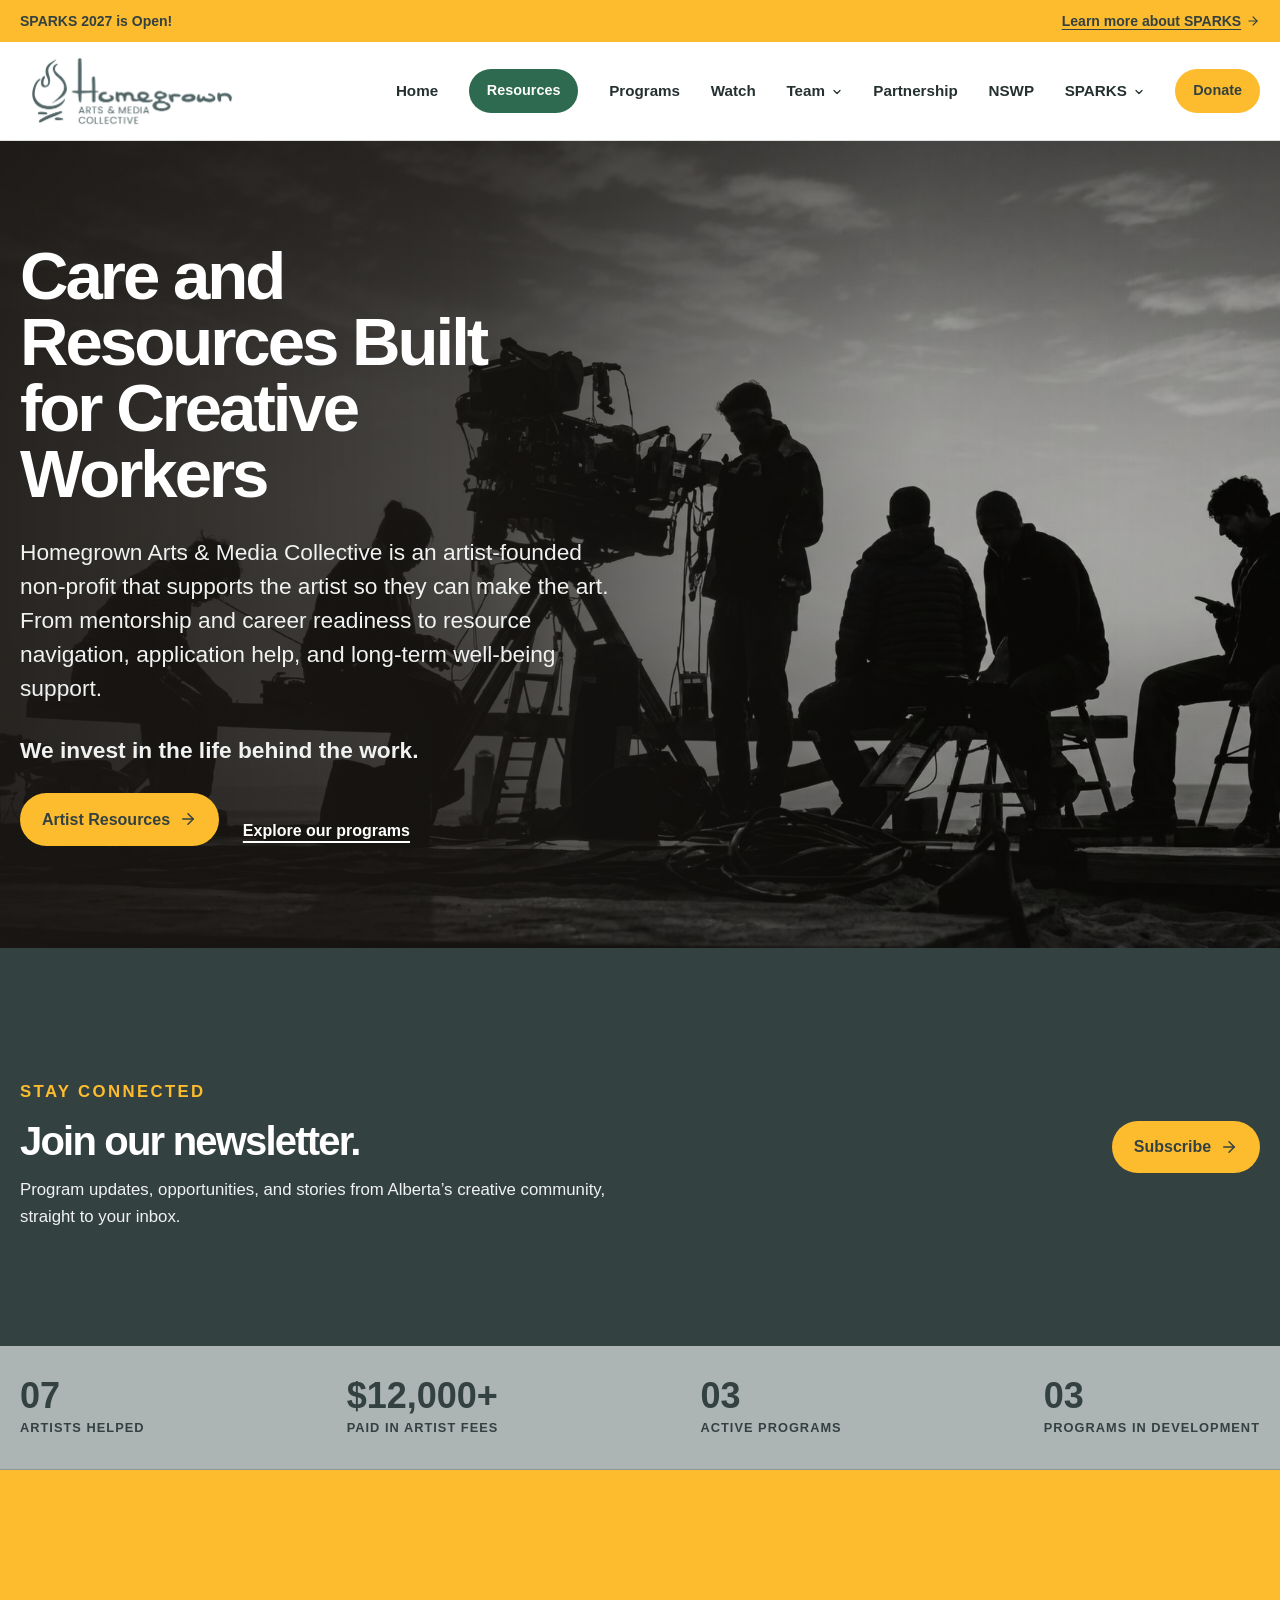
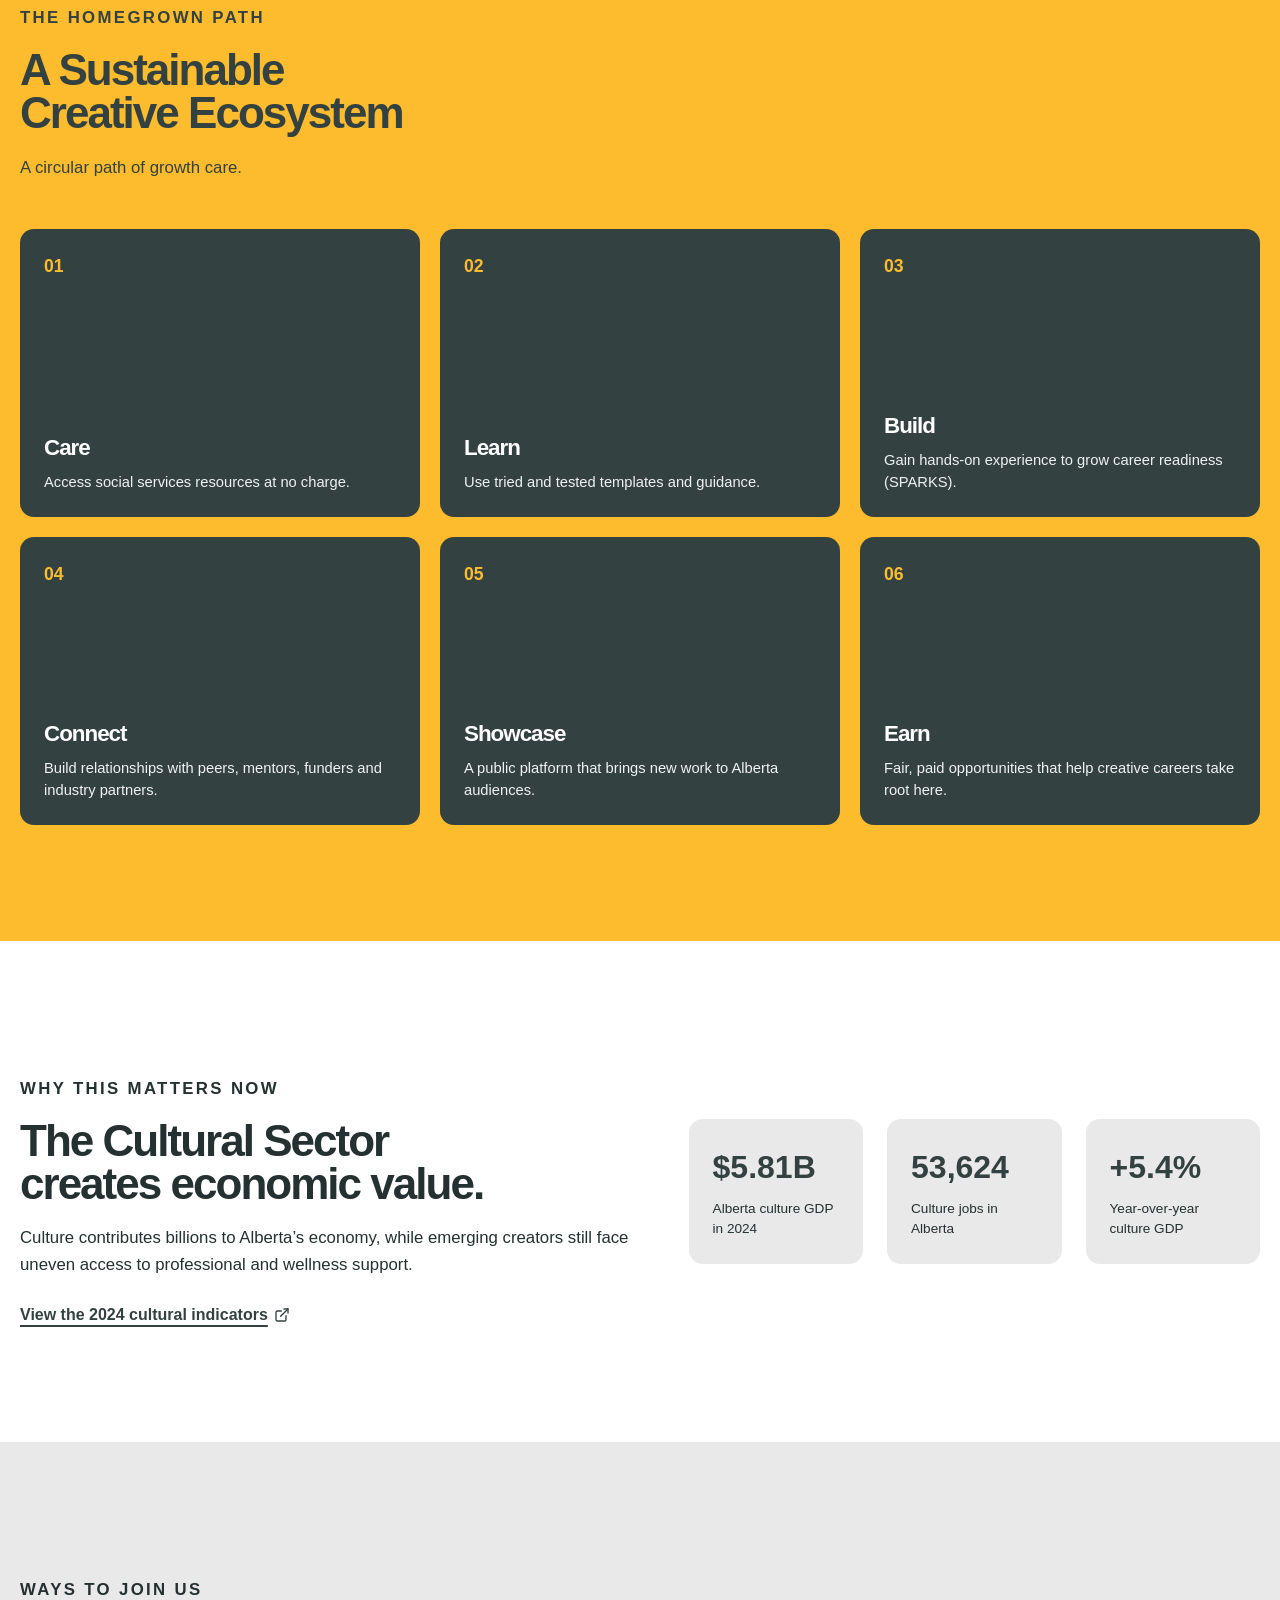
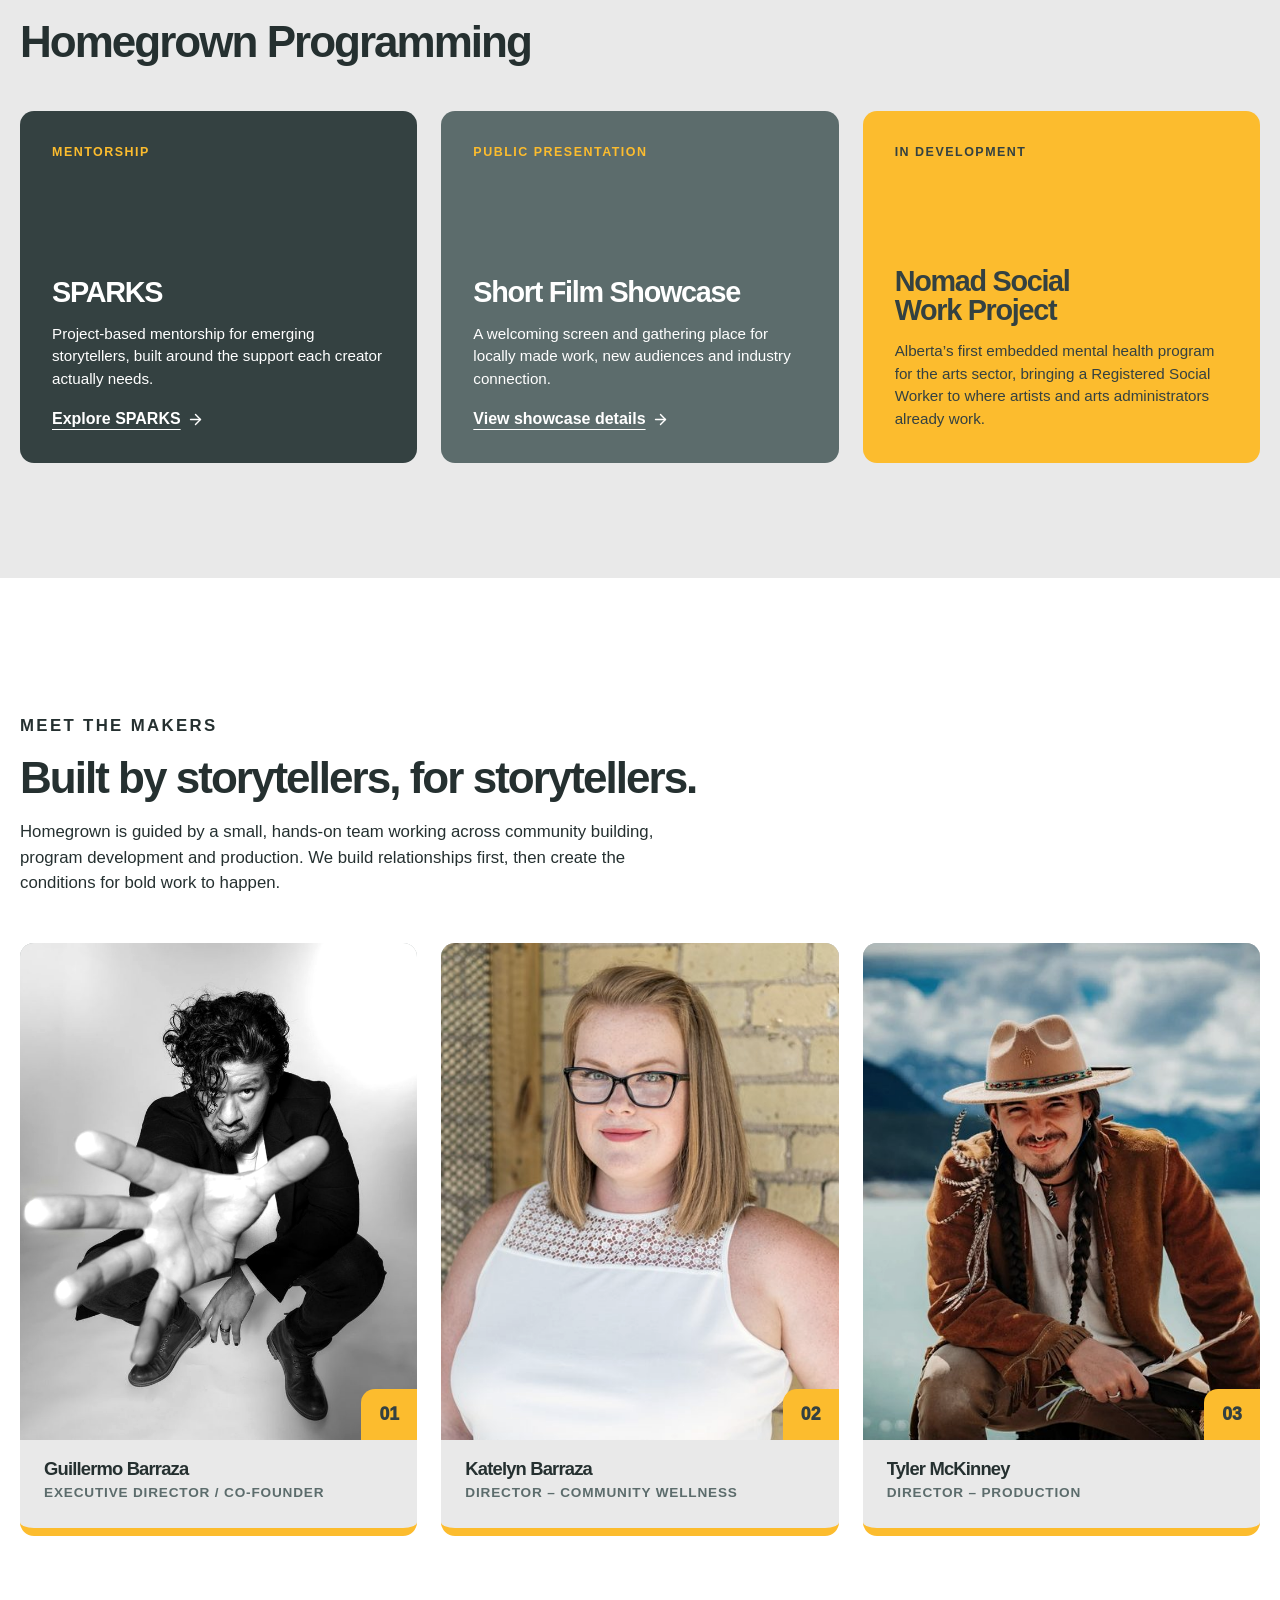
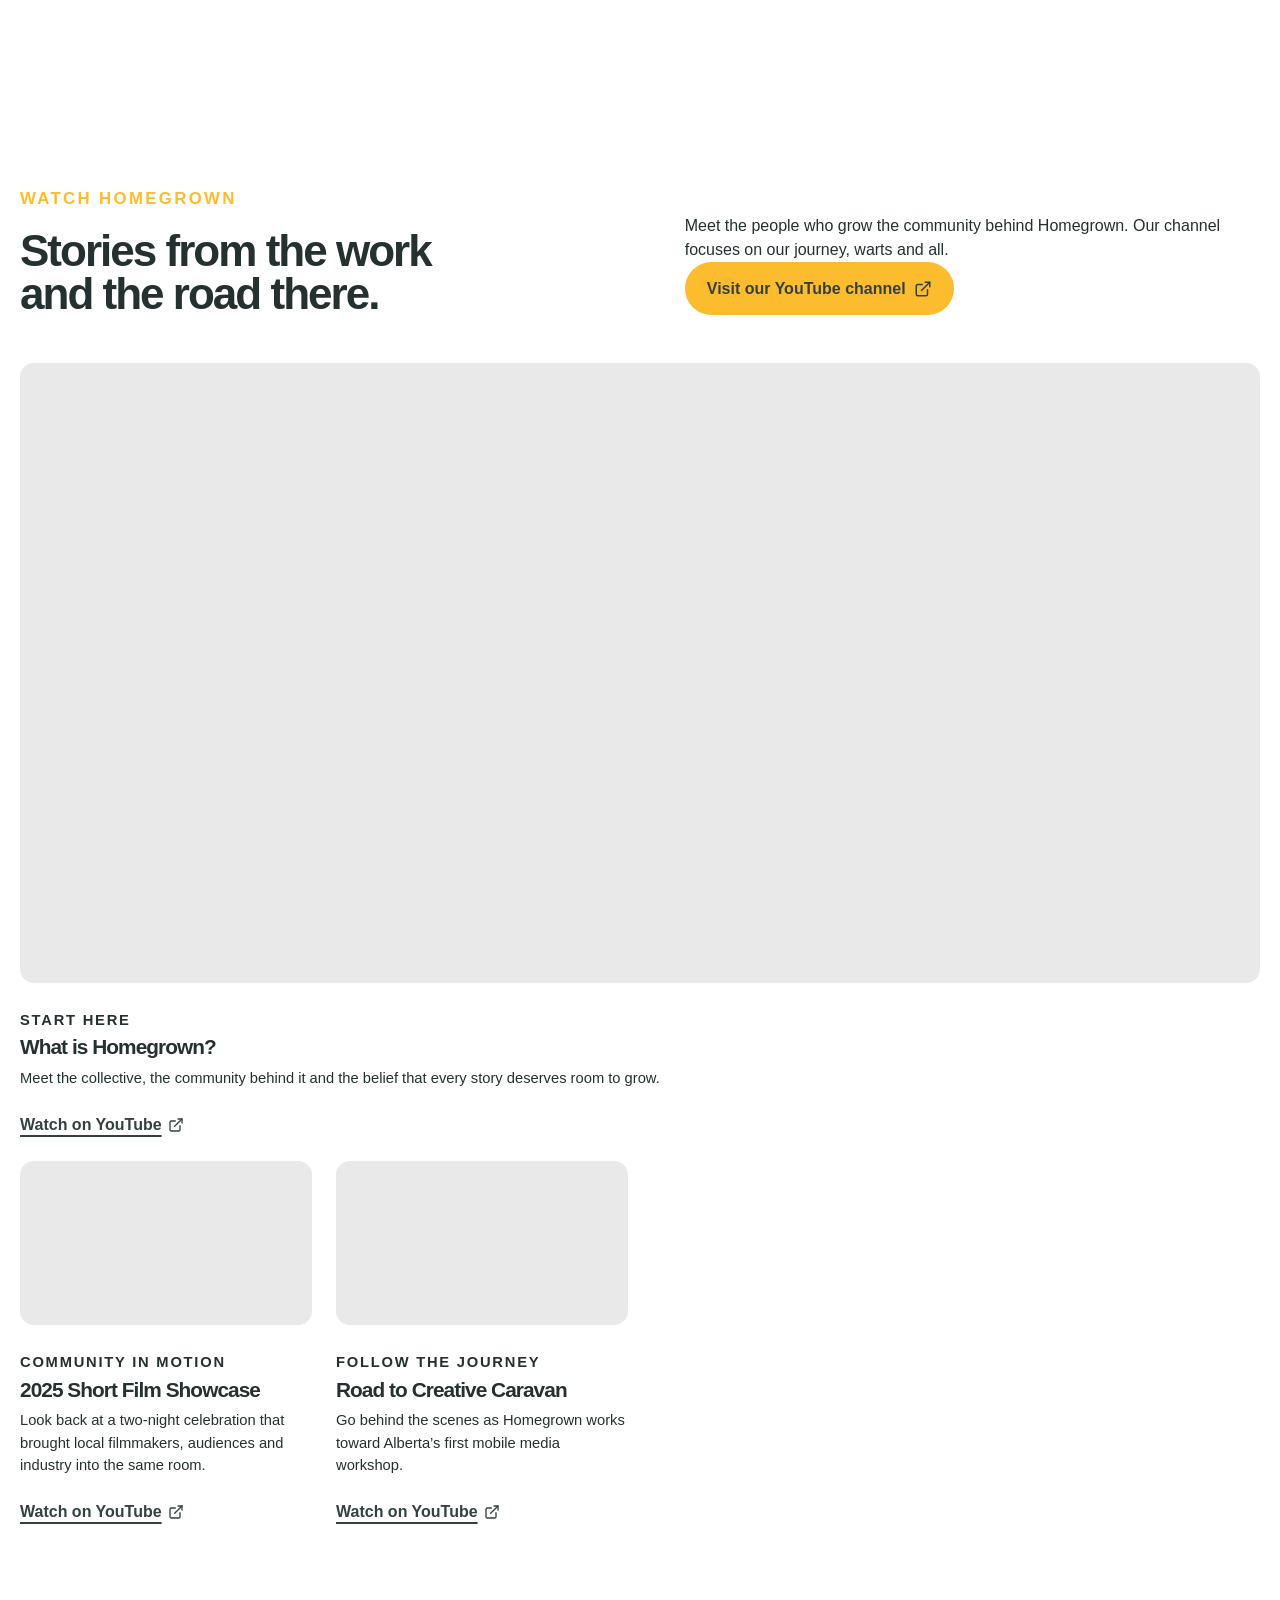
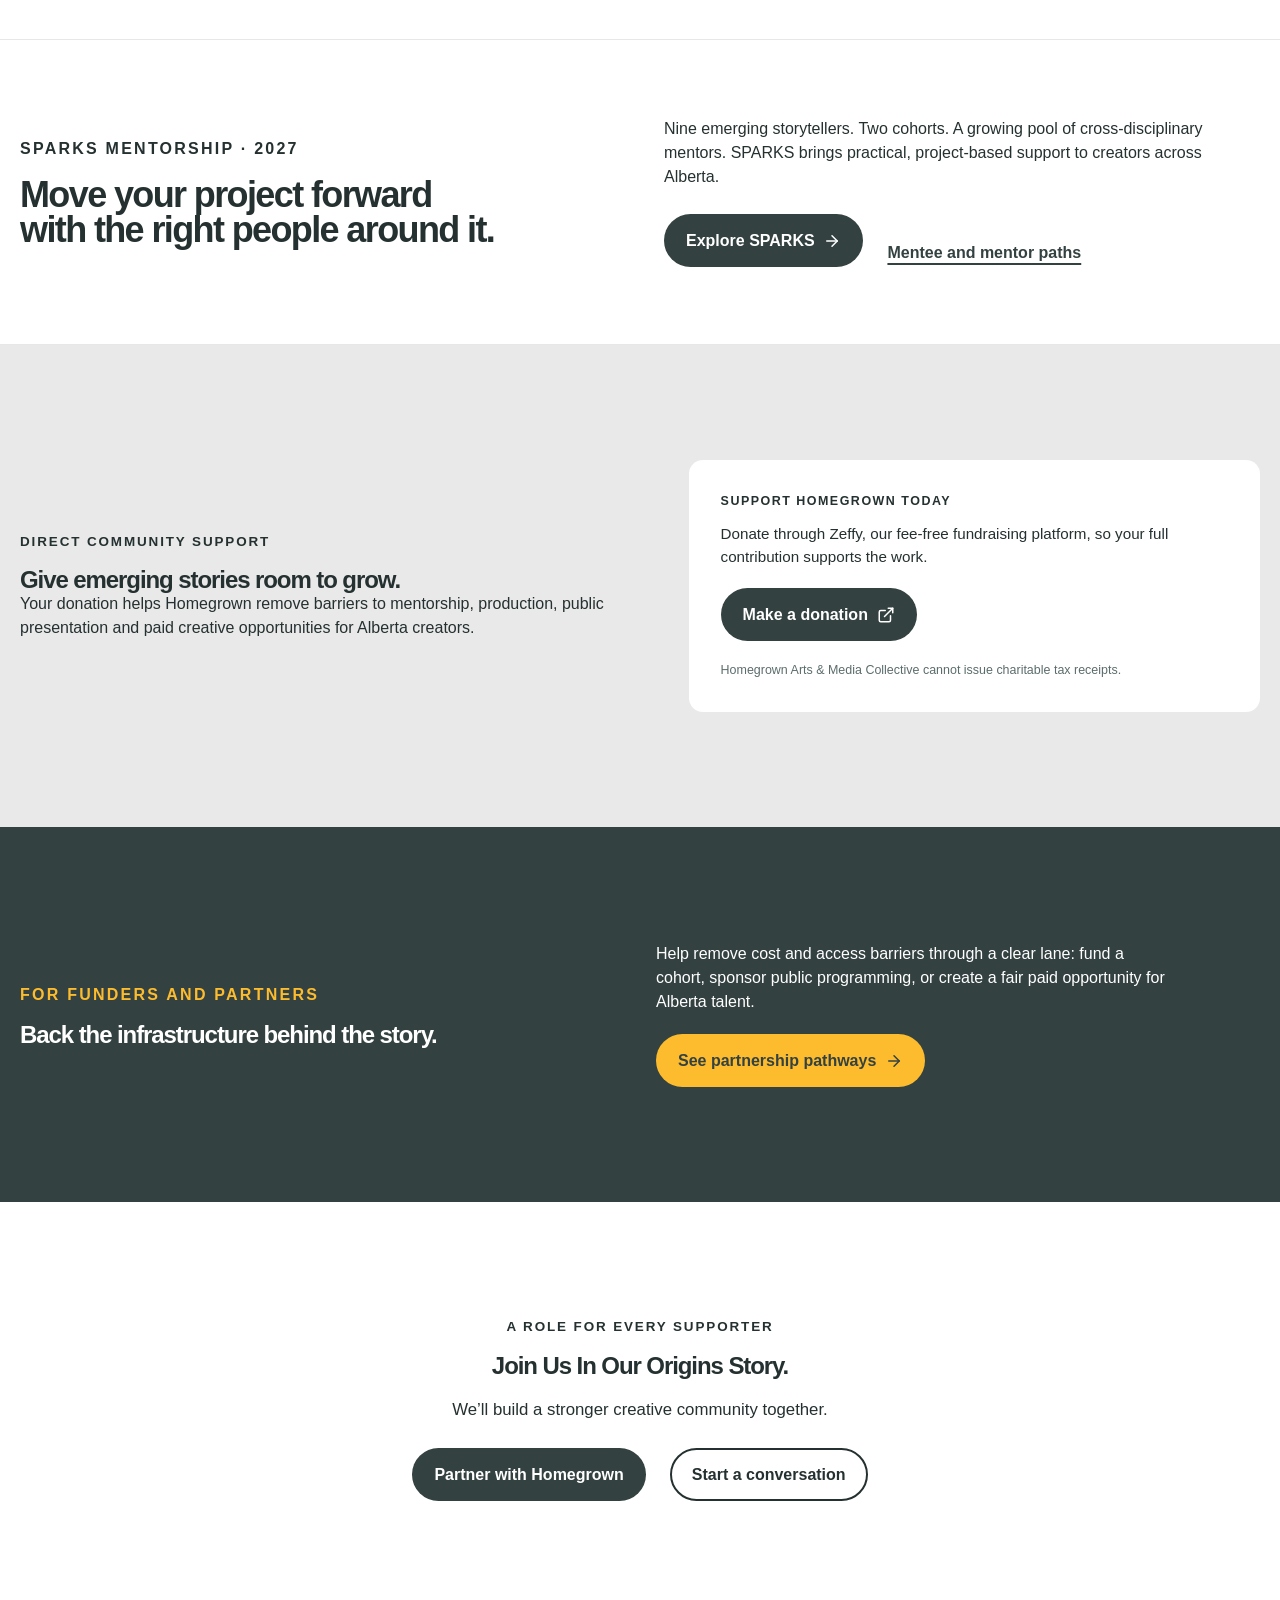
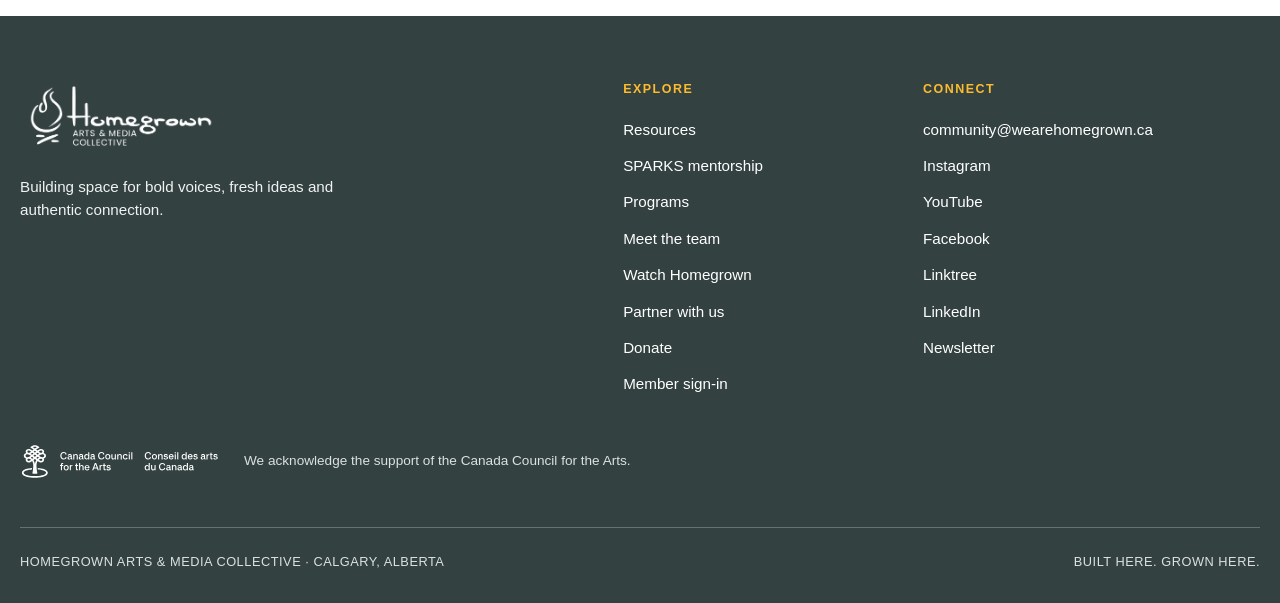
==== commit bd3a7cbd: "Add NSWP to site nav and link the survey - Add an NSWP link after Partnership in the desktop and mob" ====
--- a/index.html
+++ b/index.html
@@ -78,6 +78,7 @@
         </div>
       </div>
       <a href="sponsor">Partnership</a>
+      <a href="staging/nswp">NSWP</a>
       <div class="nav-dropdown">
         <button type="button" class="nav-dropdown-toggle" aria-expanded="false" aria-haspopup="true">SPARKS <svg xmlns="http://www.w3.org/2000/svg" width="12" height="12" viewBox="0 0 24 24" fill="none" stroke="currentColor" stroke-width="2.5" stroke-linecap="round" stroke-linejoin="round" aria-hidden="true"><path d="m6 9 6 6 6-6"></path></svg></button>
         <div class="nav-dropdown-menu">
@@ -101,6 +102,7 @@
         <a href="#watch">Watch</a>
         <a href="#team">Team &middot; Staff</a>
         <a href="sponsor">Partnership</a>
+        <a href="staging/nswp">Nomad Social Work Project</a>
         <a href="sparks">SPARKS &middot; Information</a>
         <a href="sparks-quiz">SPARKS &middot; Storyteller Quiz</a>
         <a href="sparks-application-mentee" target="_blank" rel="noreferrer">SPARKS &middot; Apply as a Mentee</a>
--- a/css/styles.css
+++ b/css/styles.css
@@ -25,7 +25,9 @@
   /* Layout */
   --shell-max: 78rem;
   --shell-gutter: 1.25rem;
-  --radius: 0.35rem;
+  --radius: 14px;
+  --radius-sm: 10px;
+  --radius-pill: 999px;
 
   /* Motion */
   --transition-fast: 0.16s ease;
@@ -103,7 +105,7 @@
 textarea:focus-visible {
   outline: 3px solid var(--color-gold);
   outline-offset: 4px;
-  border-radius: var(--radius);
+  border-radius: var(--radius-sm);
 }
 
 /* ---- Skip link ---- */
@@ -114,7 +116,7 @@
   z-index: 1000;
   background: var(--color-gold);
   color: var(--color-charcoal-deep);
-  border-radius: var(--radius);
+  border-radius: var(--radius-sm);
   padding: 0.7rem 1rem;
   font-weight: var(--weight-bold);
   text-decoration: none;
@@ -202,7 +204,7 @@
   gap: 0.55rem;
   min-height: 3.3rem;
   padding: 0.85rem 1.25rem;
-  border-radius: var(--radius);
+  border-radius: var(--radius-pill);
   border: 2px solid transparent;
   font-weight: 850;
   line-height: 1.2;
@@ -410,7 +412,7 @@
   font-weight: 750;
   font-size: 0.92rem;
   text-decoration: none;
-  border-radius: var(--radius);
+  border-radius: var(--radius-sm);
 }
 
 .nav-dropdown-menu a:hover {
@@ -427,7 +429,7 @@
   justify-content: center;
   cursor: pointer;
   border: 2px solid var(--color-charcoal-deep);
-  border-radius: var(--radius);
+  border-radius: var(--radius-sm);
   padding: 0.5rem;
   list-style: none;
 }
@@ -449,6 +451,7 @@
   width: 15rem;
   background: var(--color-paper);
   border: 2px solid var(--color-charcoal-deep);
+  border-radius: var(--radius);
   box-shadow: 0.5rem 0.5rem 0 var(--color-gold);
   padding: 0.75rem;
   display: flex;
@@ -463,7 +466,7 @@
 
 .mobile-nav nav a:hover {
   background: var(--color-soft);
-  border-radius: var(--radius);
+  border-radius: var(--radius-sm);
 }
 
 @media (min-width: 981px) {
@@ -762,7 +765,7 @@
 .team-card {
   background: var(--color-soft);
   border-bottom: 0.5rem solid var(--color-gold);
-  border-radius: var(--radius) var(--radius) 0 0;
+  border-radius: var(--radius);
   overflow: hidden;
 }
 
@@ -787,6 +790,7 @@
   min-width: 3.5rem;
   padding: 0.75rem;
   background: var(--color-gold);
+  border-top-left-radius: var(--radius);
   color: var(--color-charcoal-deep);
   text-align: center;
   font-size: 1.1rem;
@@ -1628,6 +1632,8 @@
   width: min(100%, 30rem);
   justify-self: center;
   border: 2px solid var(--color-gold);
+  border-radius: var(--radius);
+  overflow: hidden;
   box-shadow: 1rem 1rem 0 rgba(252, 188, 46, 0.18);
   transform: rotate(1.2deg);
 }
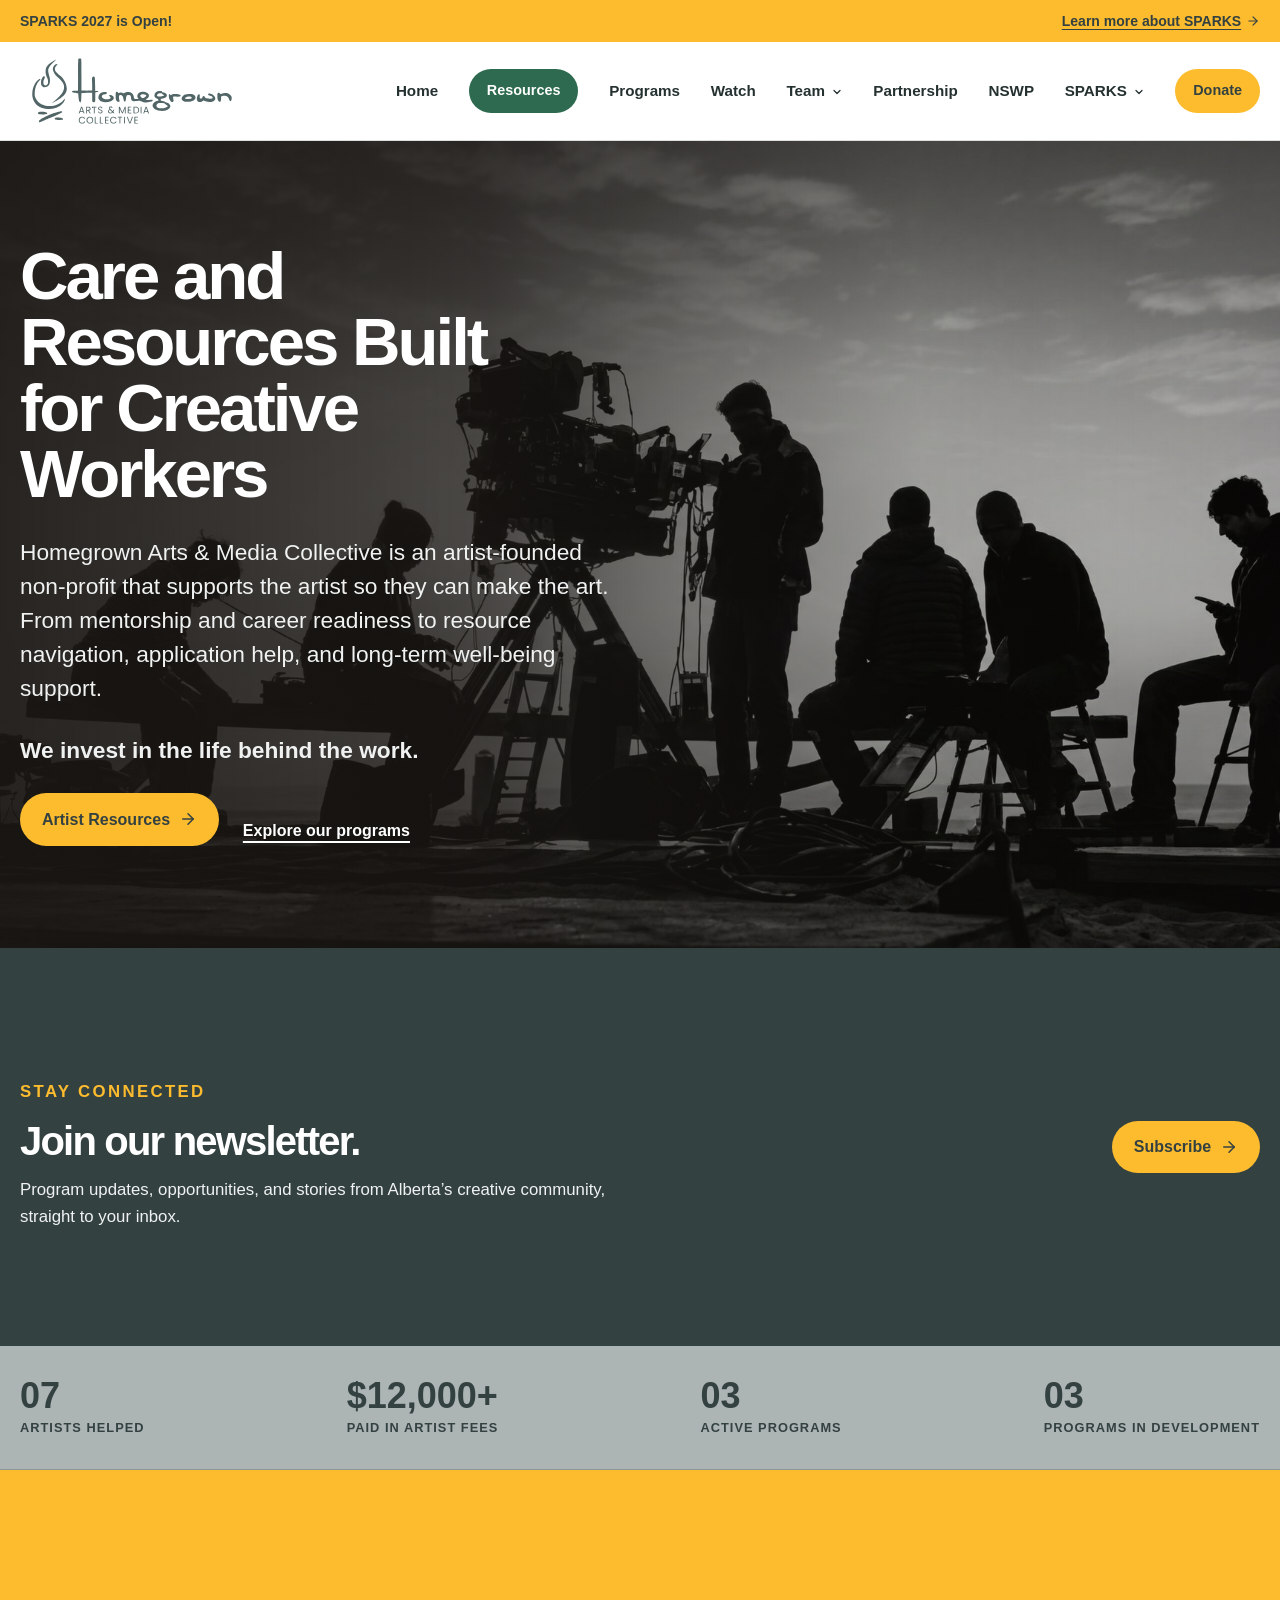
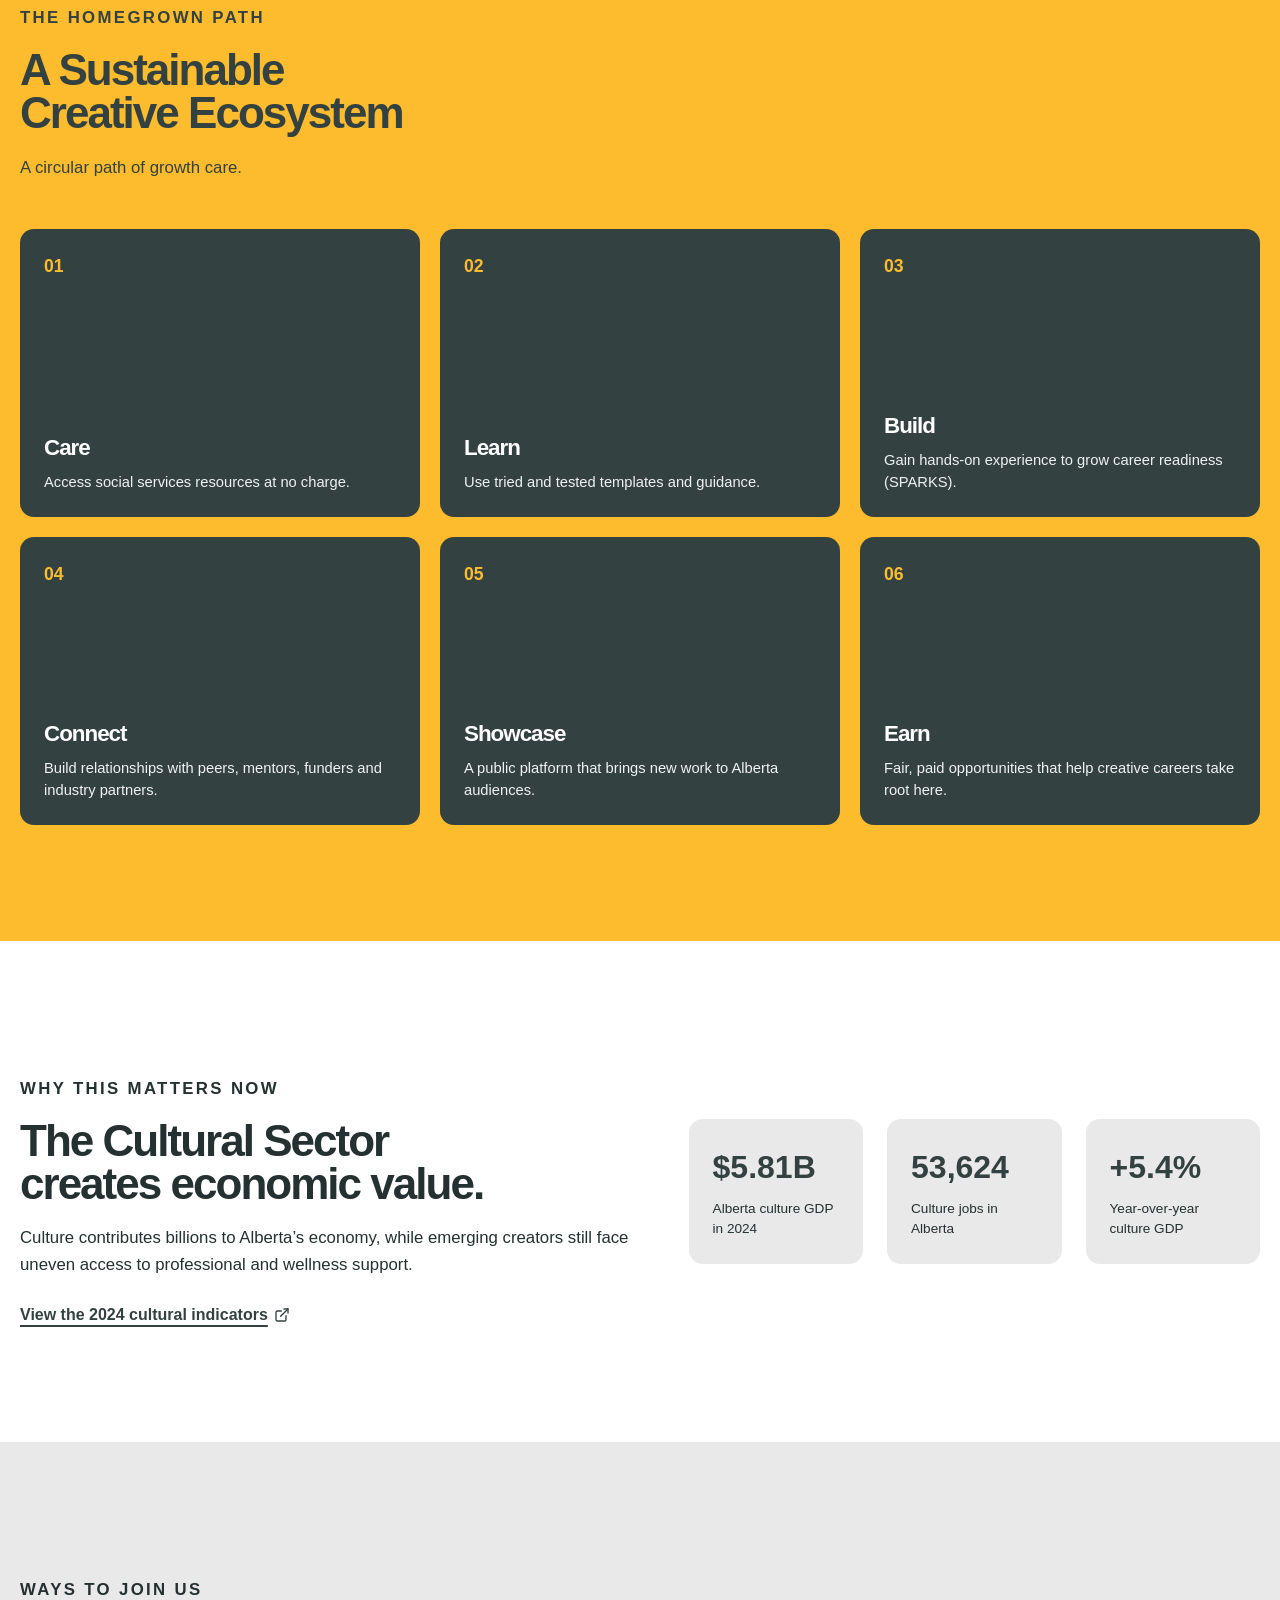
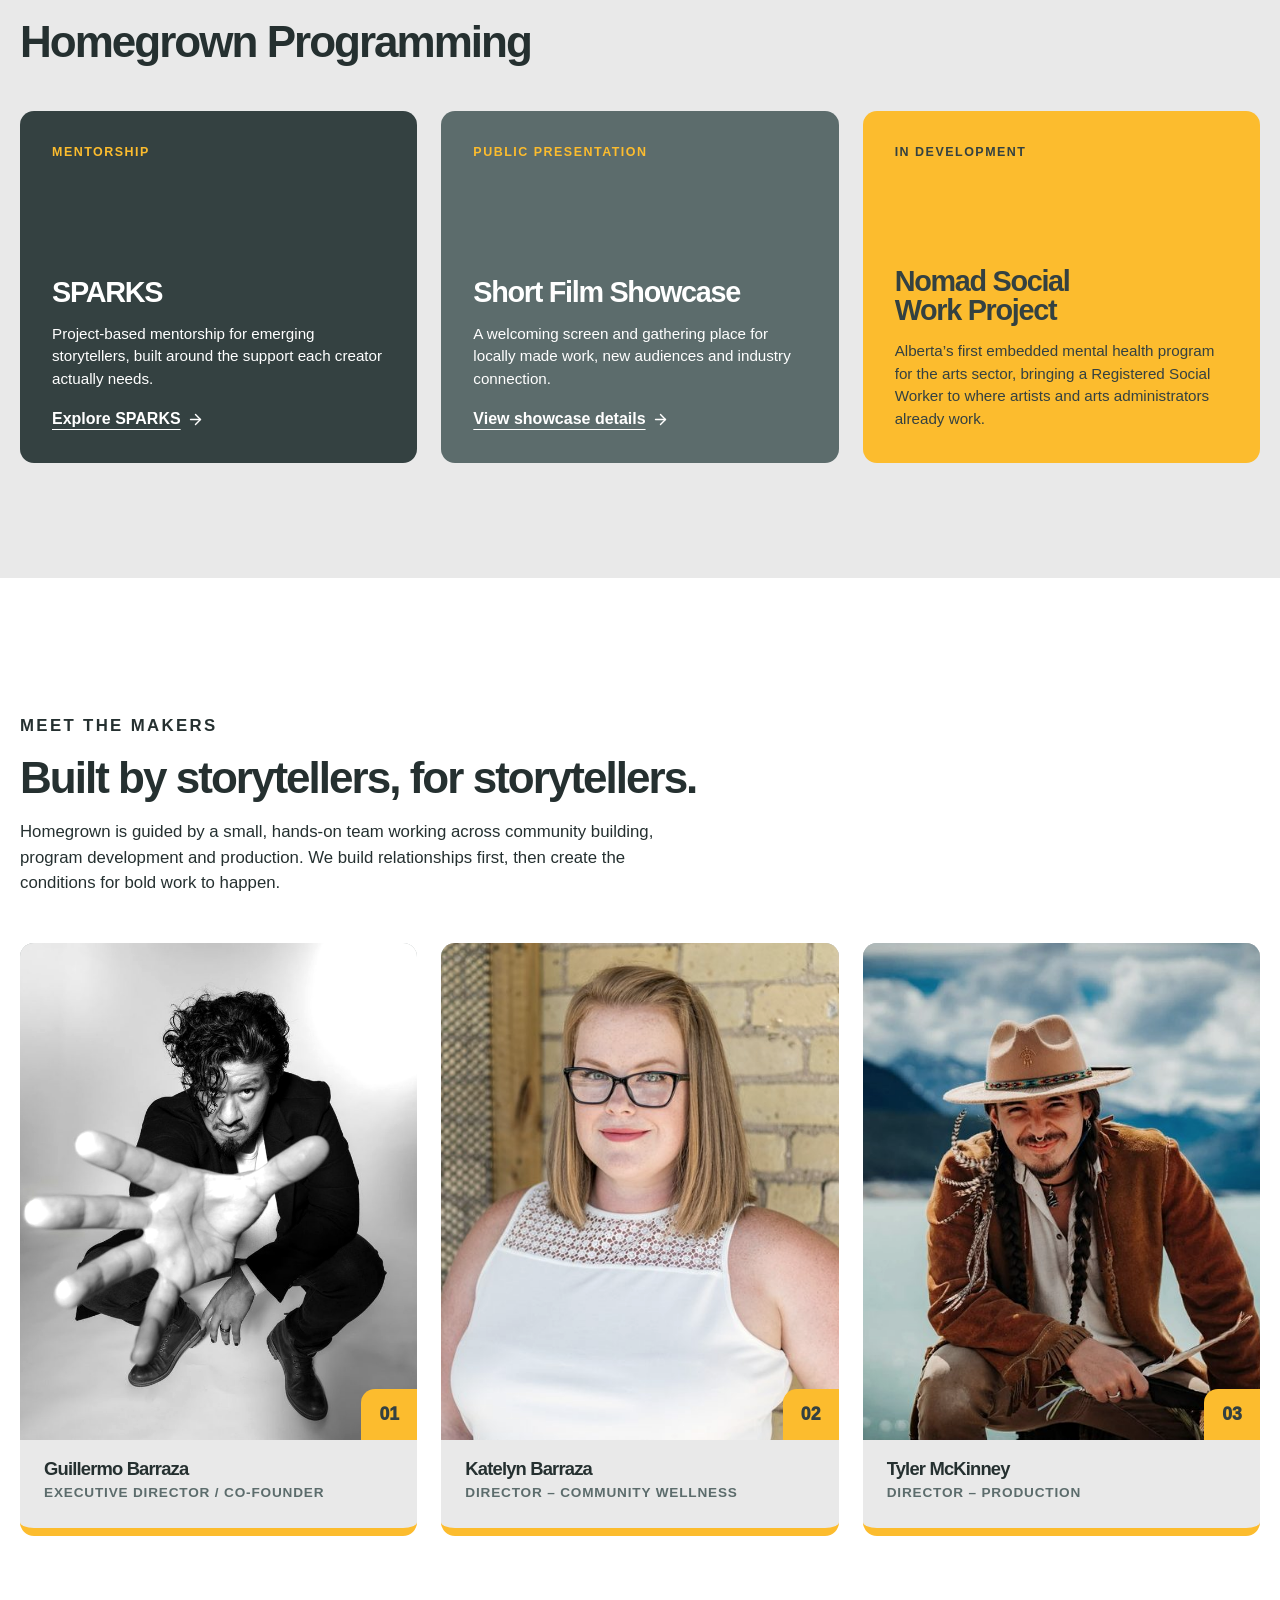
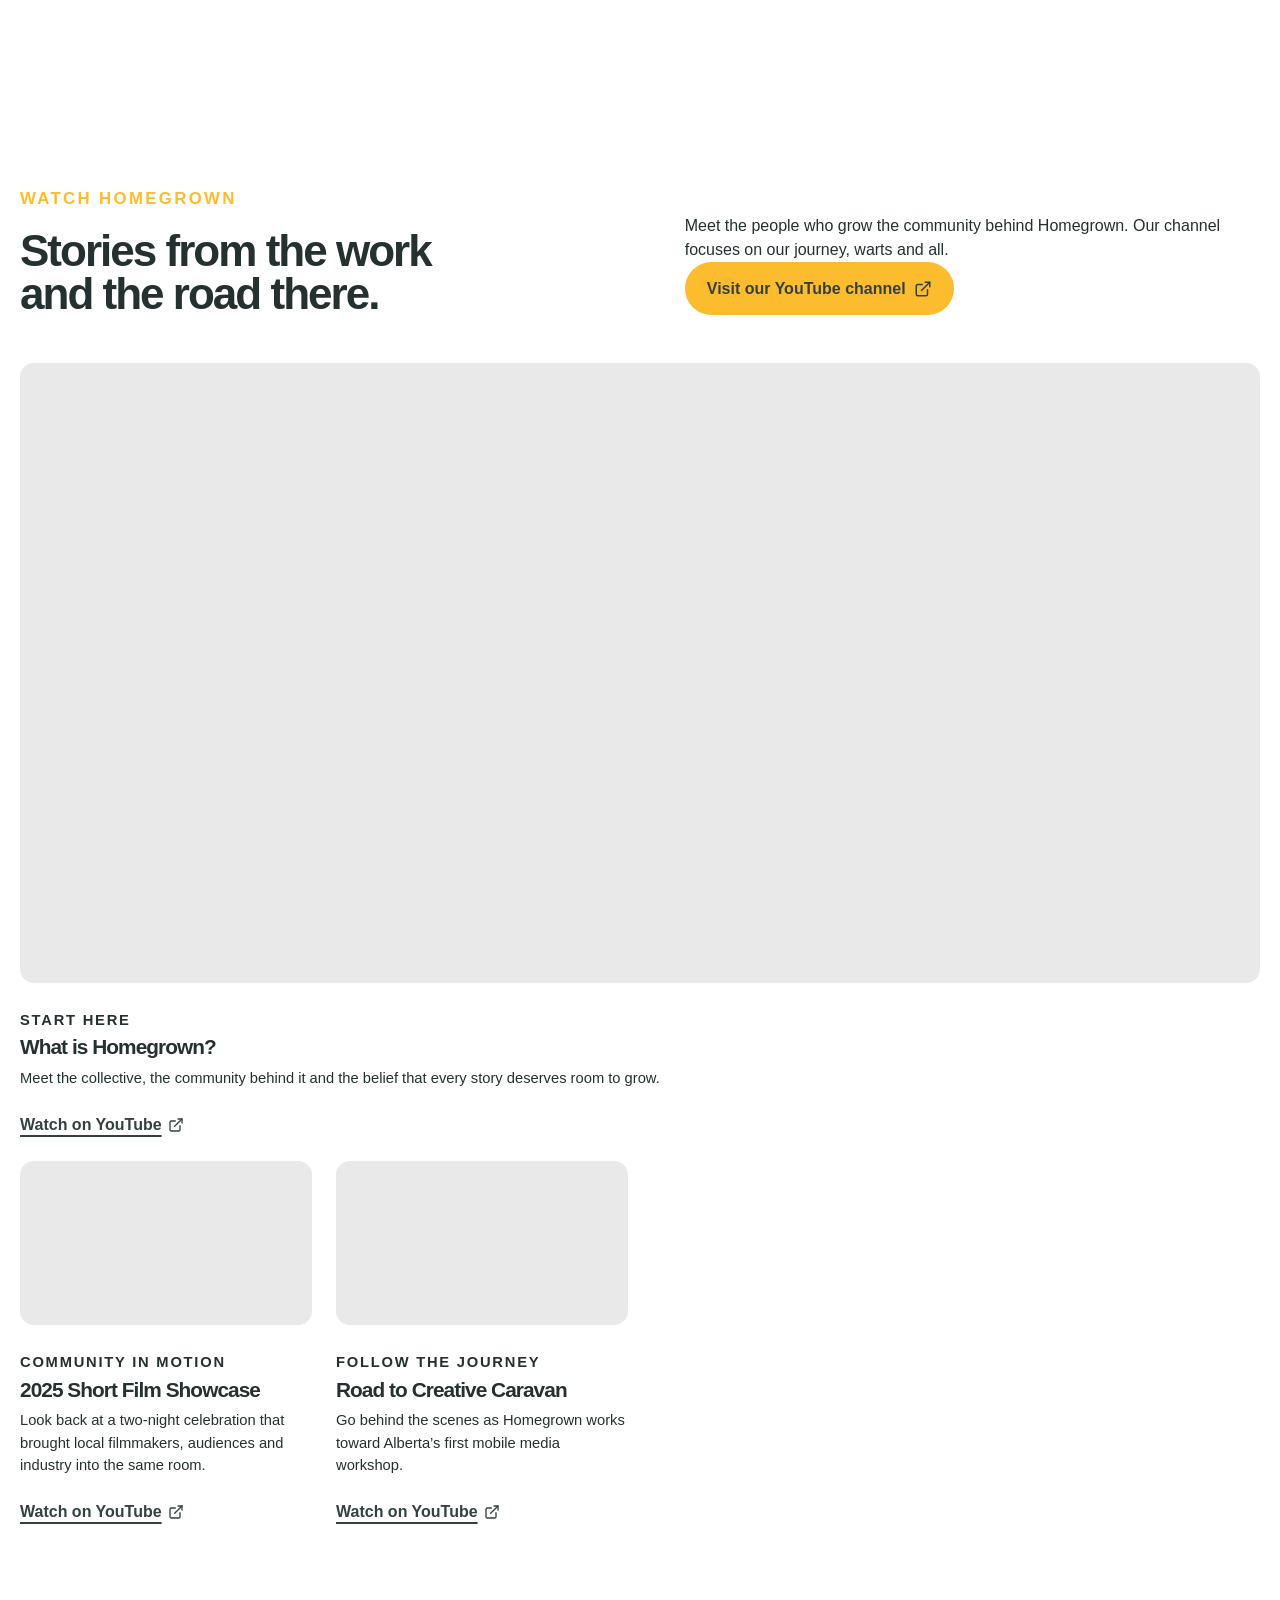
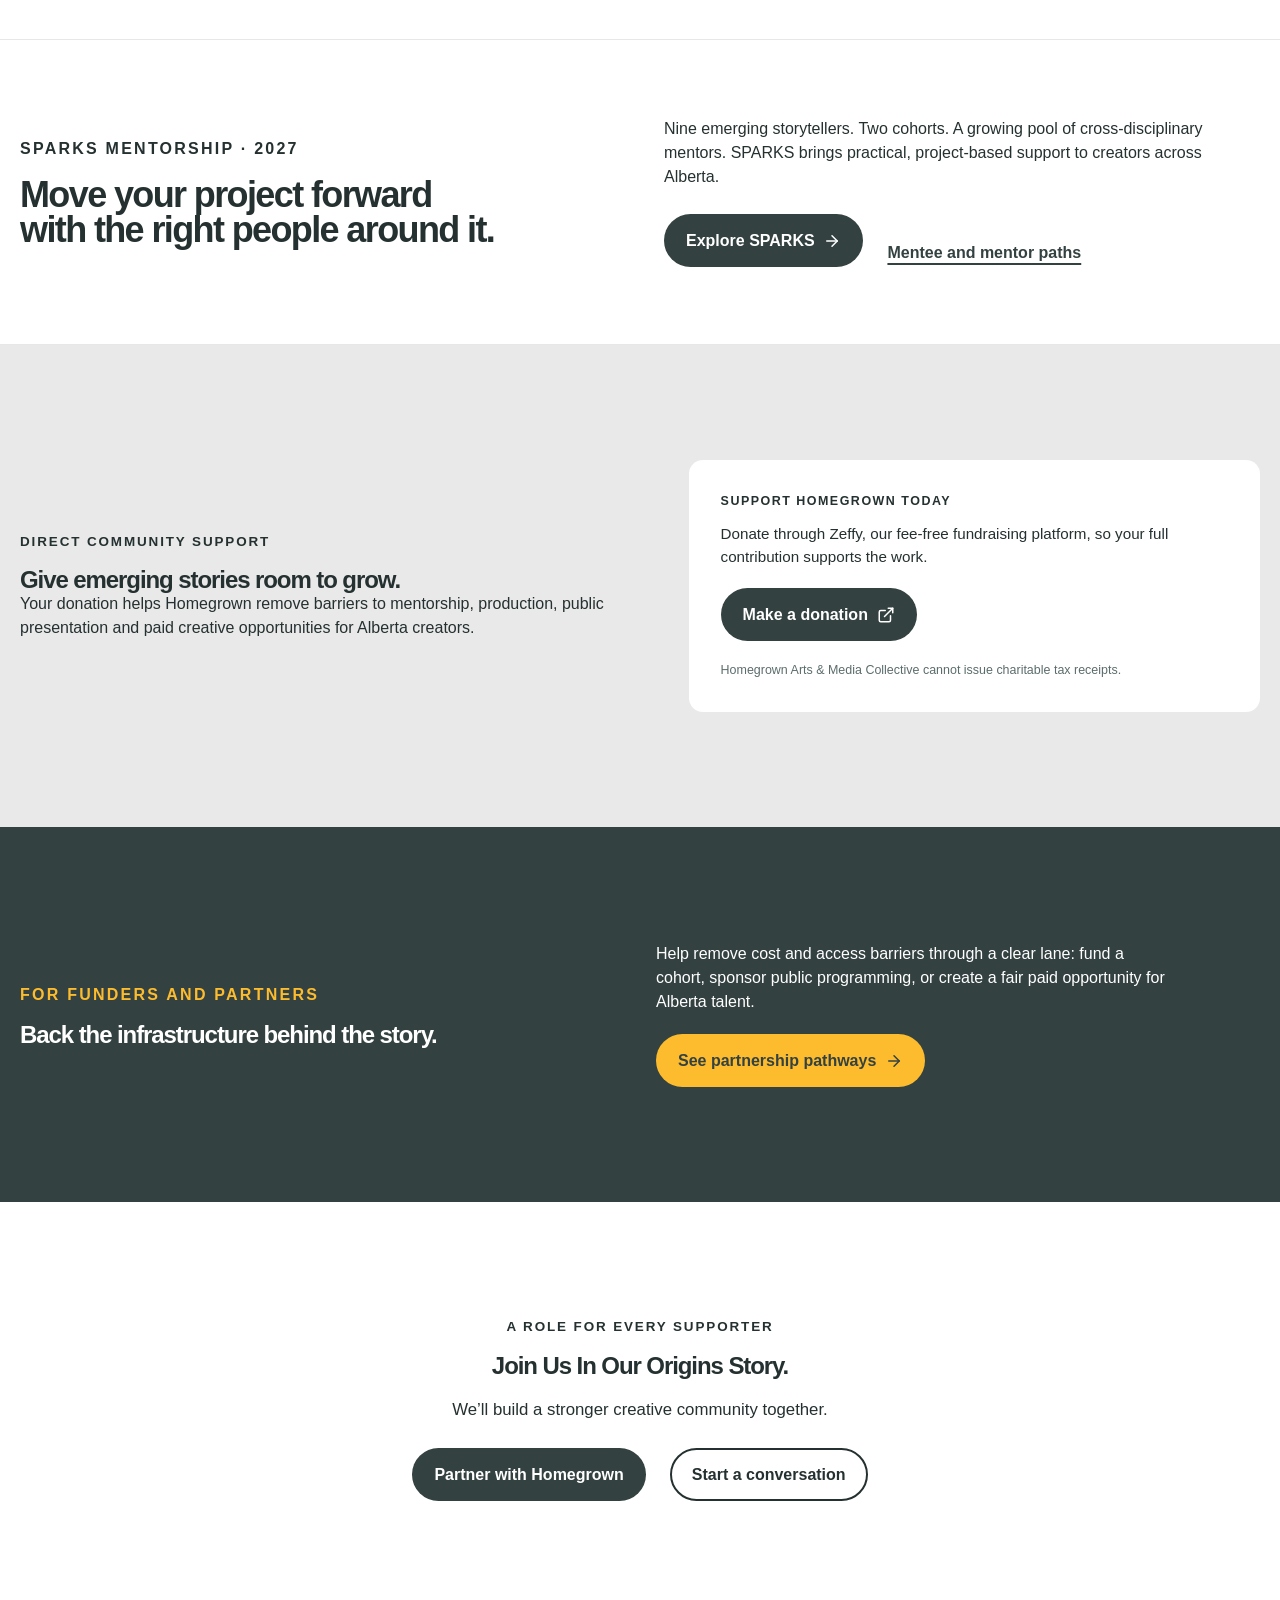
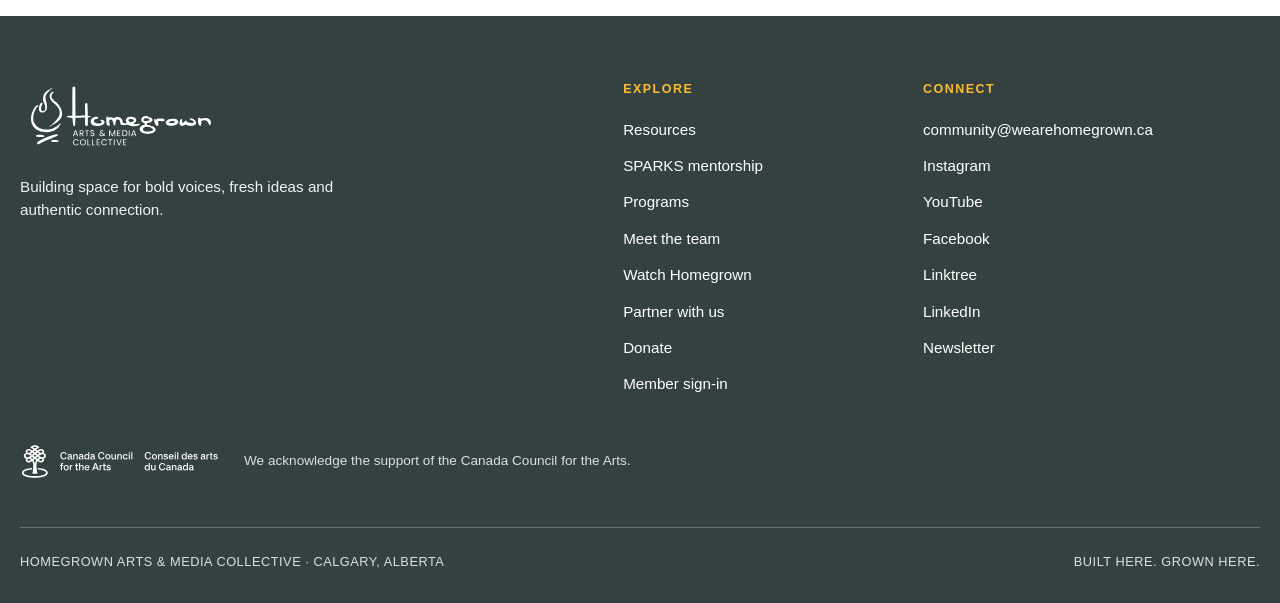
==== commit 793e2df0: "Use vector SVG logo for crisp rendering at any resolution Trace the Homegrown logo into SVG (colour " ====
--- a/index.html
+++ b/index.html
@@ -64,7 +64,7 @@
 <header class="site-header">
   <div class="shell header-inner">
     <a href="./" class="brand" aria-label="Homegrown Arts and Media Collective home">
-      <img src="assets/homegrown-logo.png" alt="Homegrown Arts and Media Collective" width="450" height="160">
+      <img src="assets/homegrown-logo.svg" alt="Homegrown Arts and Media Collective" width="450" height="160">
     </a>
     <nav class="desktop-nav" aria-label="Main navigation">
       <a href="./">Home</a>
@@ -78,7 +78,7 @@
         </div>
       </div>
       <a href="sponsor">Partnership</a>
-      <a href="staging/nswp">NSWP</a>
+      <a href="nswp">NSWP</a>
       <div class="nav-dropdown">
         <button type="button" class="nav-dropdown-toggle" aria-expanded="false" aria-haspopup="true">SPARKS <svg xmlns="http://www.w3.org/2000/svg" width="12" height="12" viewBox="0 0 24 24" fill="none" stroke="currentColor" stroke-width="2.5" stroke-linecap="round" stroke-linejoin="round" aria-hidden="true"><path d="m6 9 6 6 6-6"></path></svg></button>
         <div class="nav-dropdown-menu">
@@ -102,7 +102,7 @@
         <a href="#watch">Watch</a>
         <a href="#team">Team &middot; Staff</a>
         <a href="sponsor">Partnership</a>
-        <a href="staging/nswp">Nomad Social Work Project</a>
+        <a href="nswp">Nomad Social Work Project</a>
         <a href="sparks">SPARKS &middot; Information</a>
         <a href="sparks-quiz">SPARKS &middot; Storyteller Quiz</a>
         <a href="sparks-application-mentee" target="_blank" rel="noreferrer">SPARKS &middot; Apply as a Mentee</a>
@@ -401,7 +401,7 @@
   <div class="shell footer-grid">
     <div class="footer-brand">
       <a href="./" aria-label="Homegrown Arts and Media Collective home">
-        <img class="footer-logo" src="assets/homegrown-logo-white.png" alt="Homegrown Arts and Media Collective" width="450" height="160">
+        <img class="footer-logo" src="assets/homegrown-logo-white.svg" alt="Homegrown Arts and Media Collective" width="450" height="160">
       </a>
       <p>Building space for bold voices, fresh ideas and authentic connection.</p>
     </div>
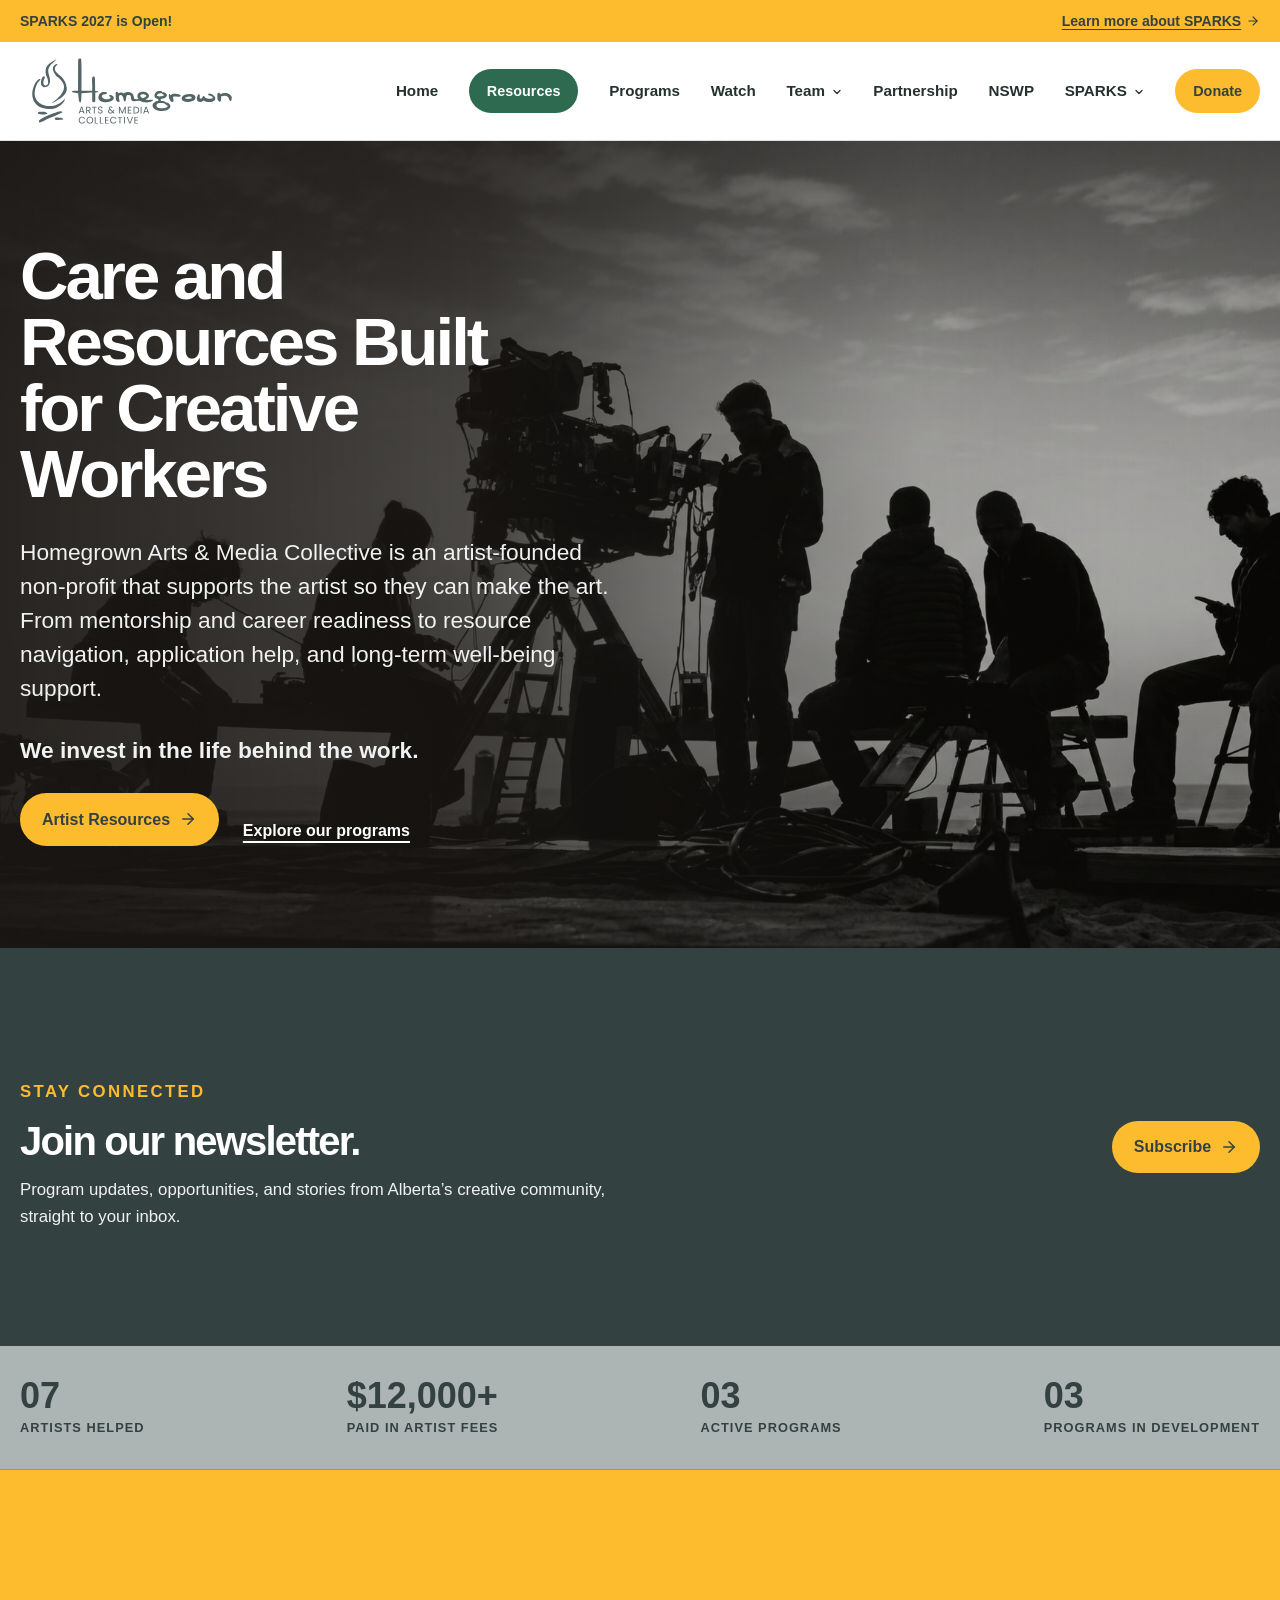
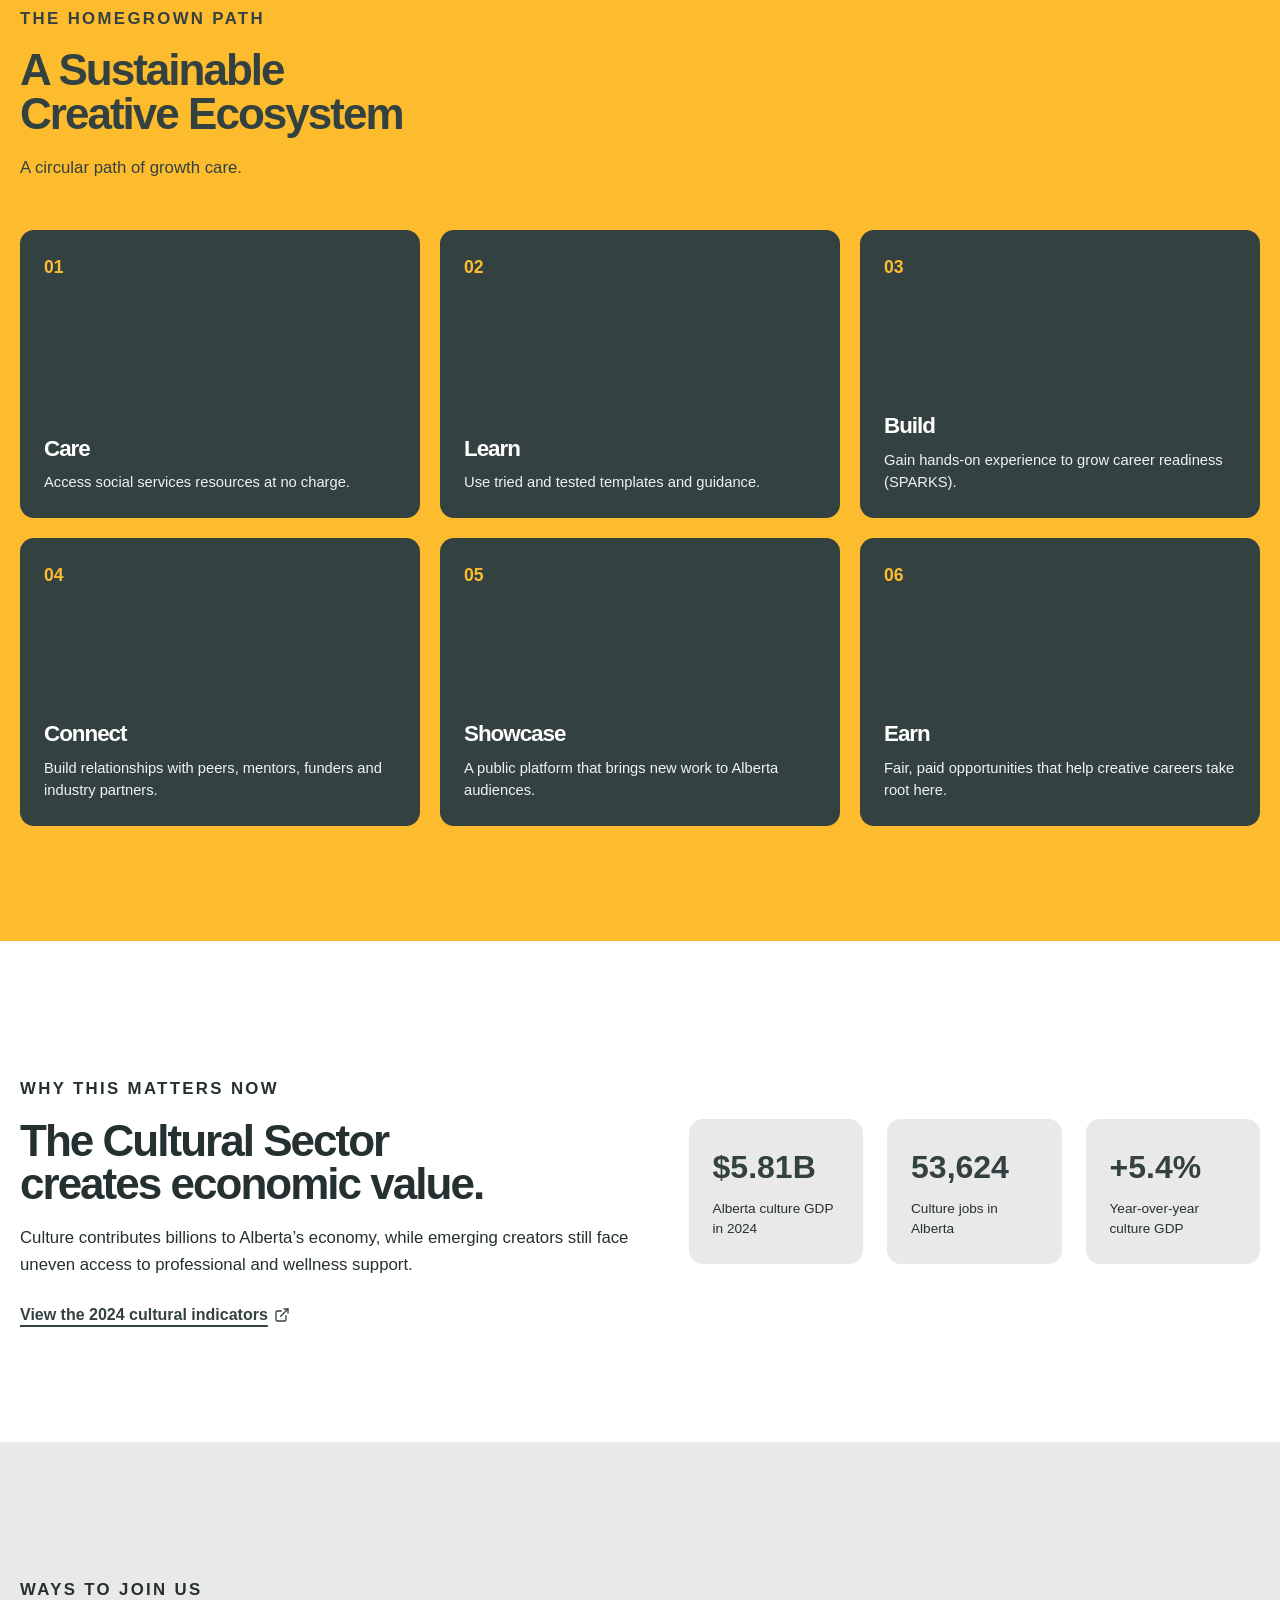
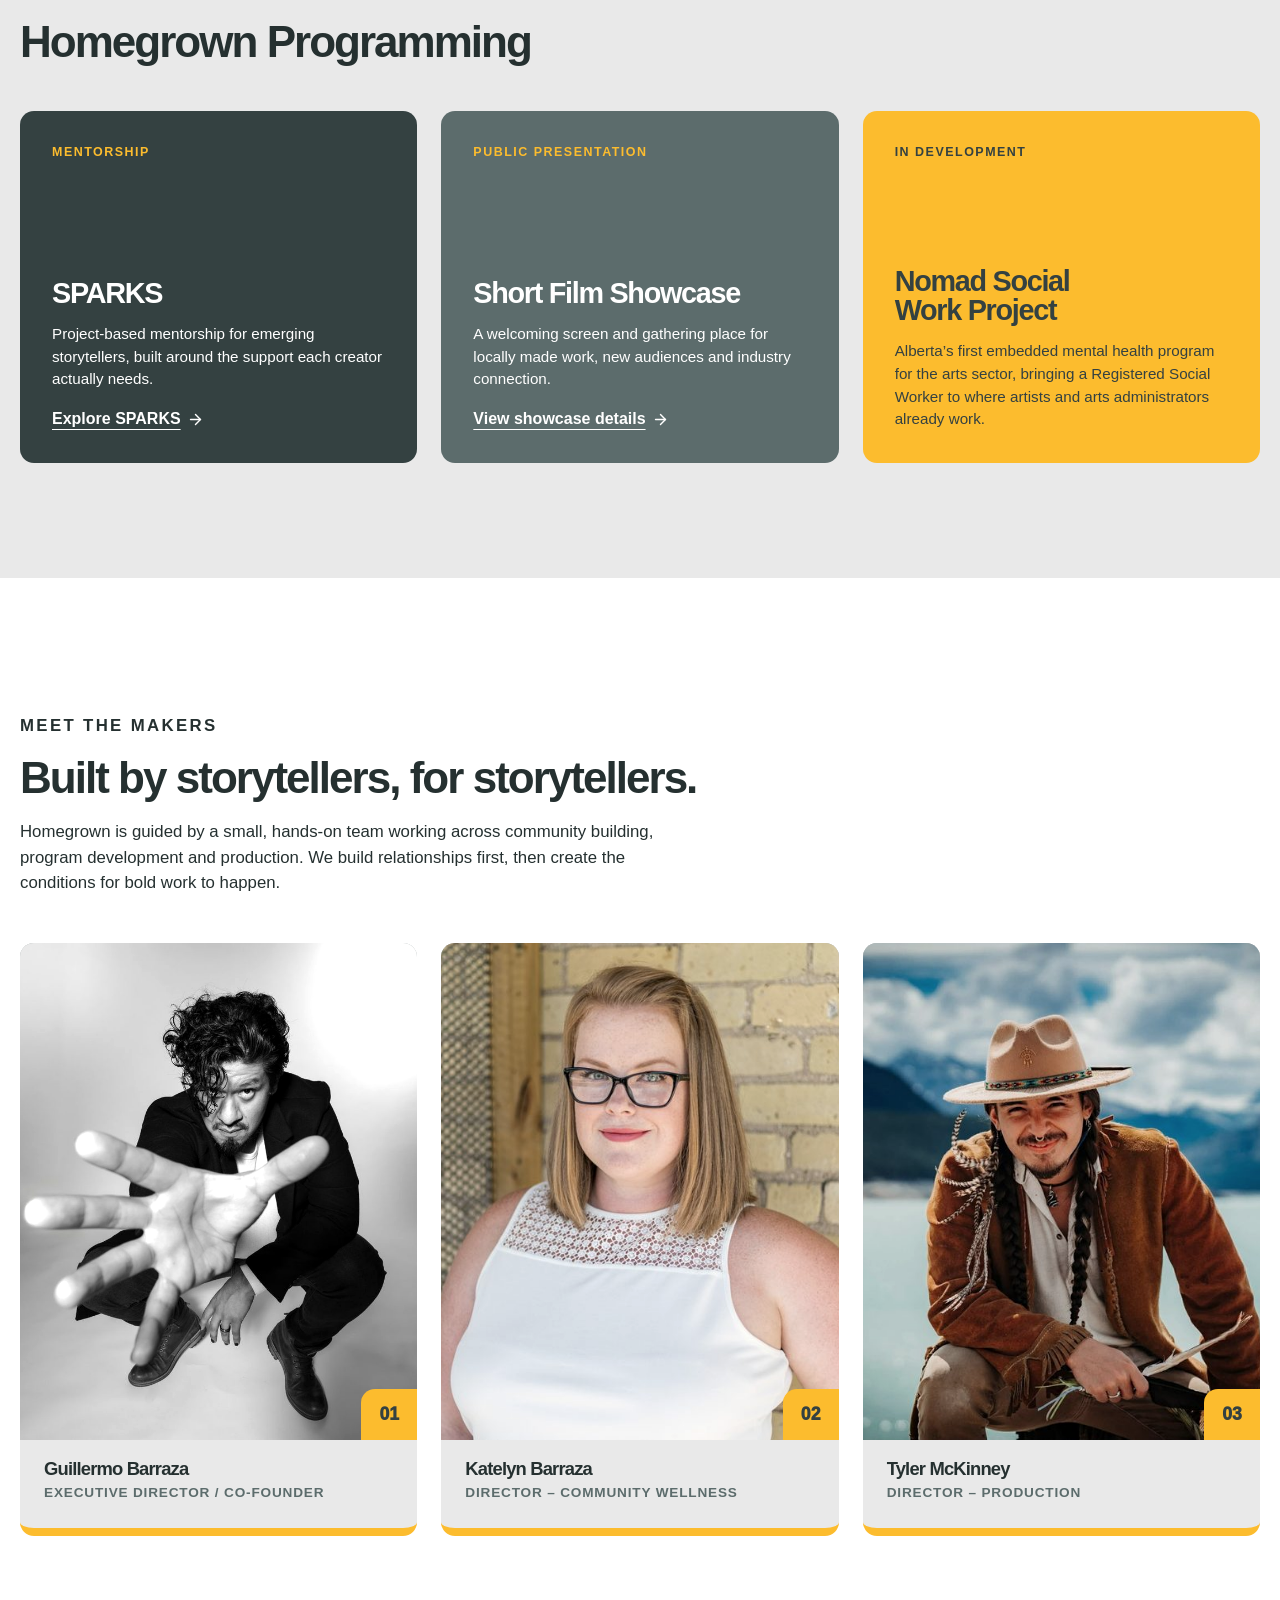
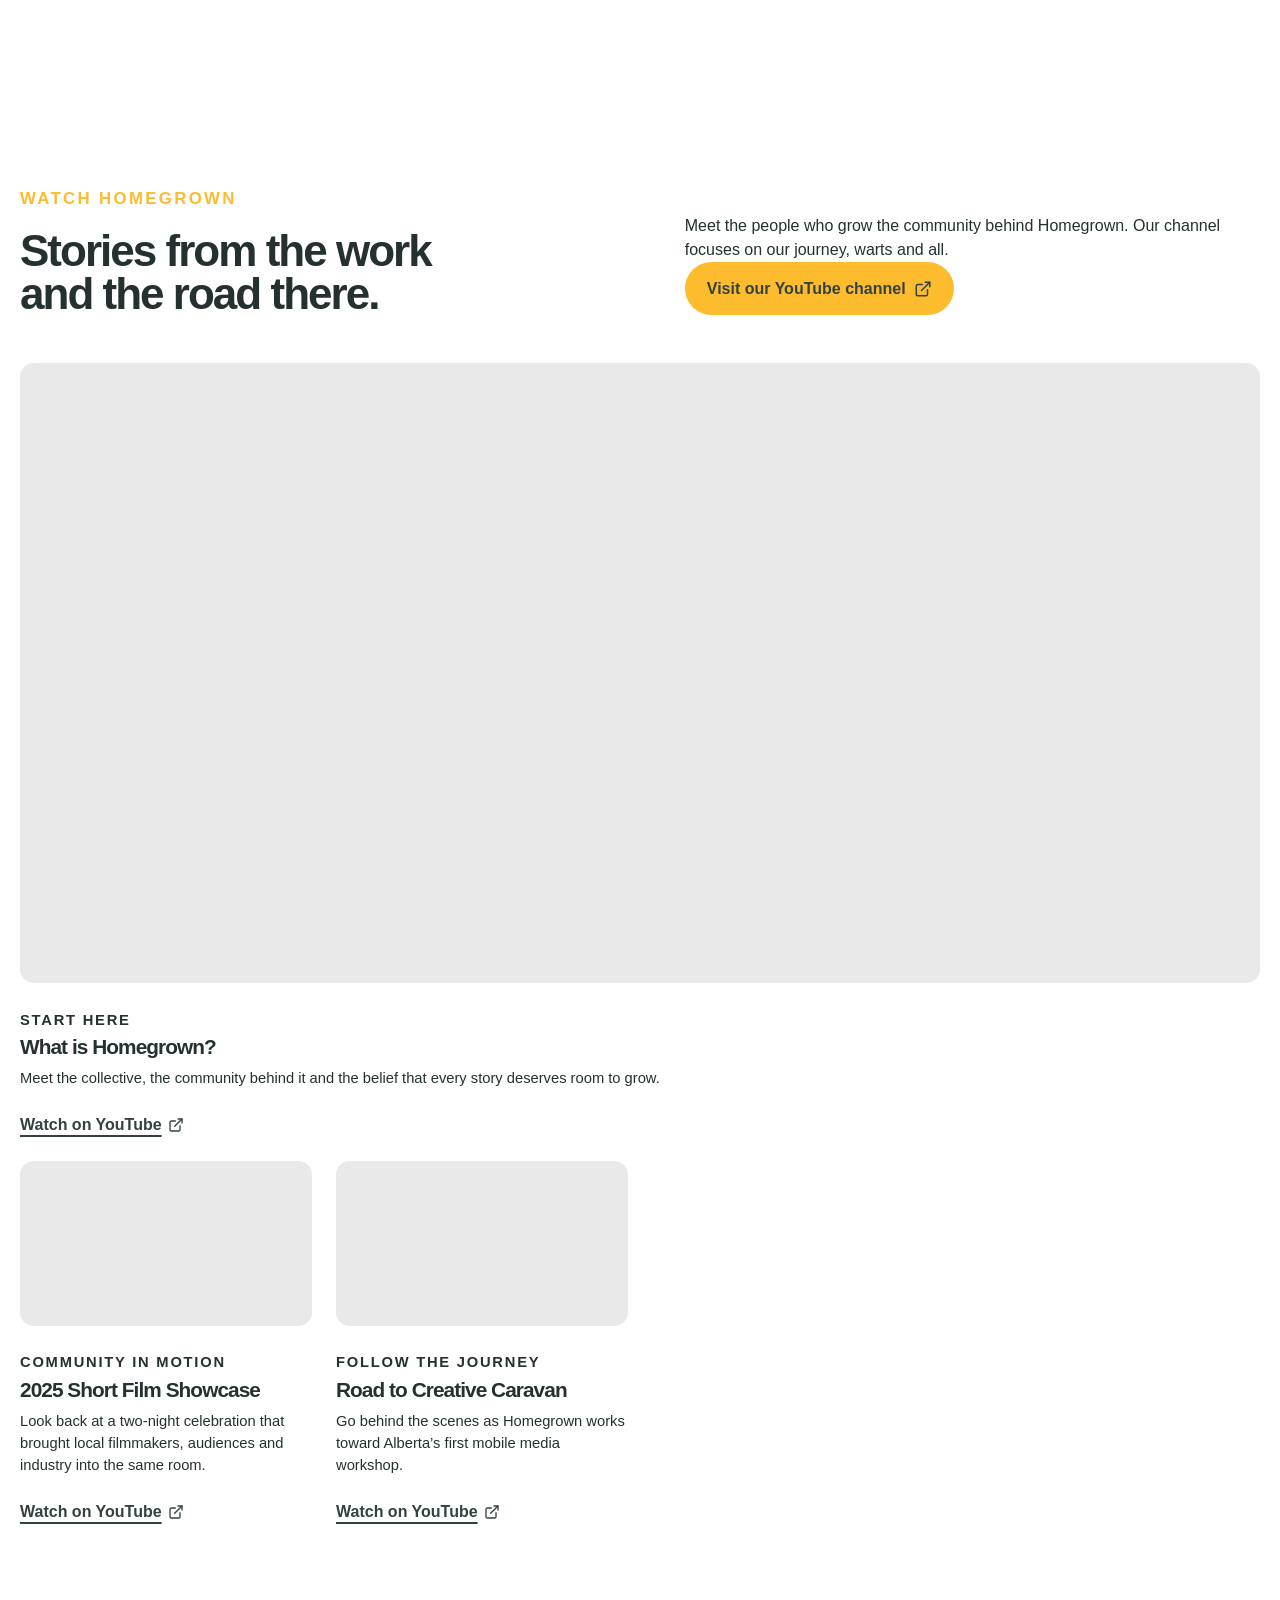
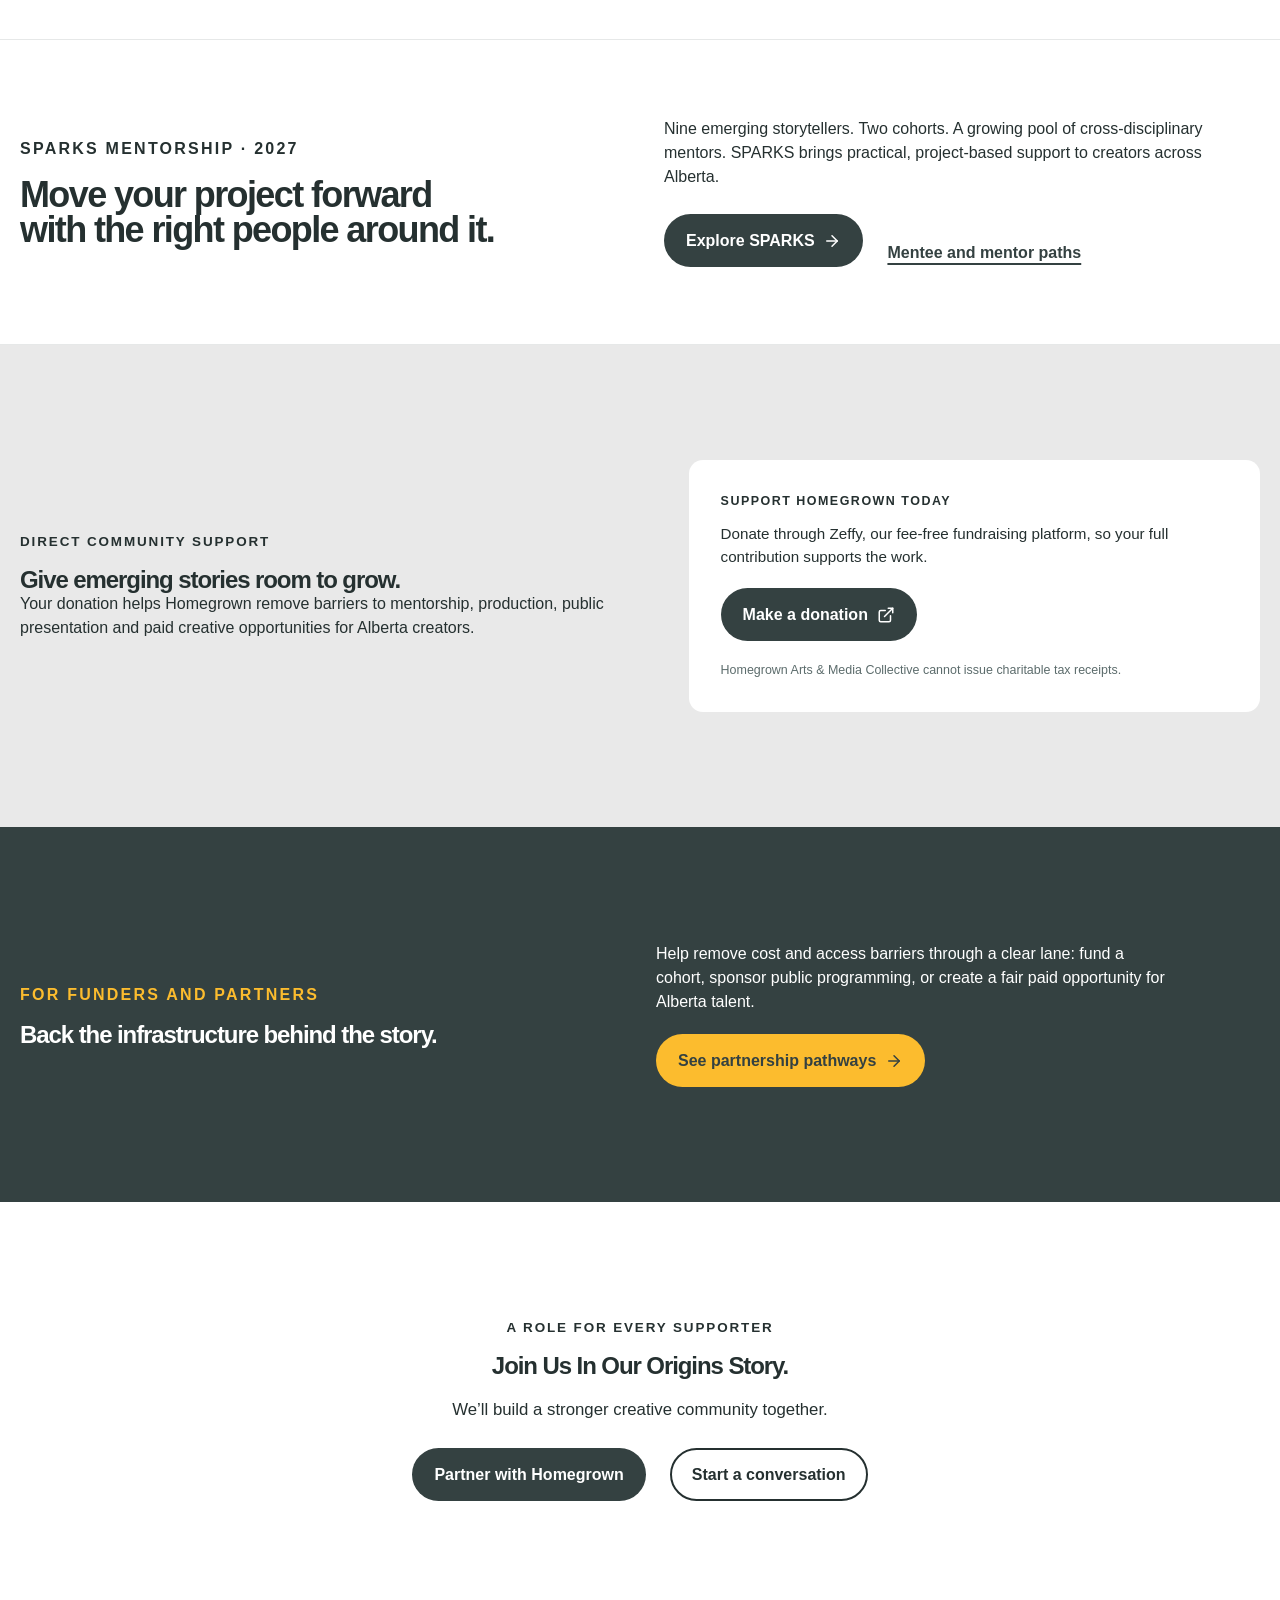
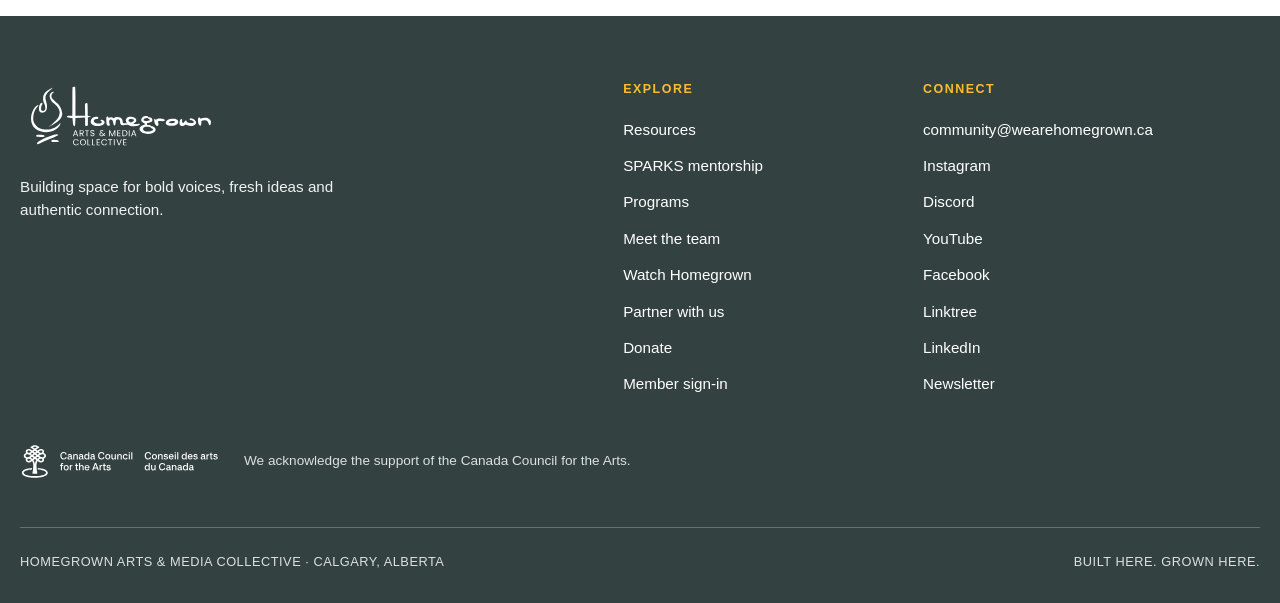
==== commit f11632a7: "Add Discord link to footer socials Co-Authored-By: Claude Opus 5.5 <noreply@anthropic.com> Claude-Se" ====
--- a/index.html
+++ b/index.html
@@ -423,6 +423,7 @@
       <nav class="footer-links" aria-label="Connect with Homegrown">
         <a href="mailto:community@wearehomegrown.ca">community@wearehomegrown.ca</a>
         <a href="https://www.instagram.com/weare.homegrown/" target="_blank" rel="noreferrer">Instagram</a>
+        <a href="https://discord.gg/K6RRTGsyr2" target="_blank" rel="noreferrer">Discord</a>
         <a href="https://www.youtube.com/@we.are.homegrown" target="_blank" rel="noreferrer">YouTube</a>
         <a href="https://www.facebook.com/HomegrownAMC/" target="_blank" rel="noreferrer">Facebook</a>
         <a href="https://linktr.ee/HomegrownAMC" target="_blank" rel="noreferrer">Linktree</a>
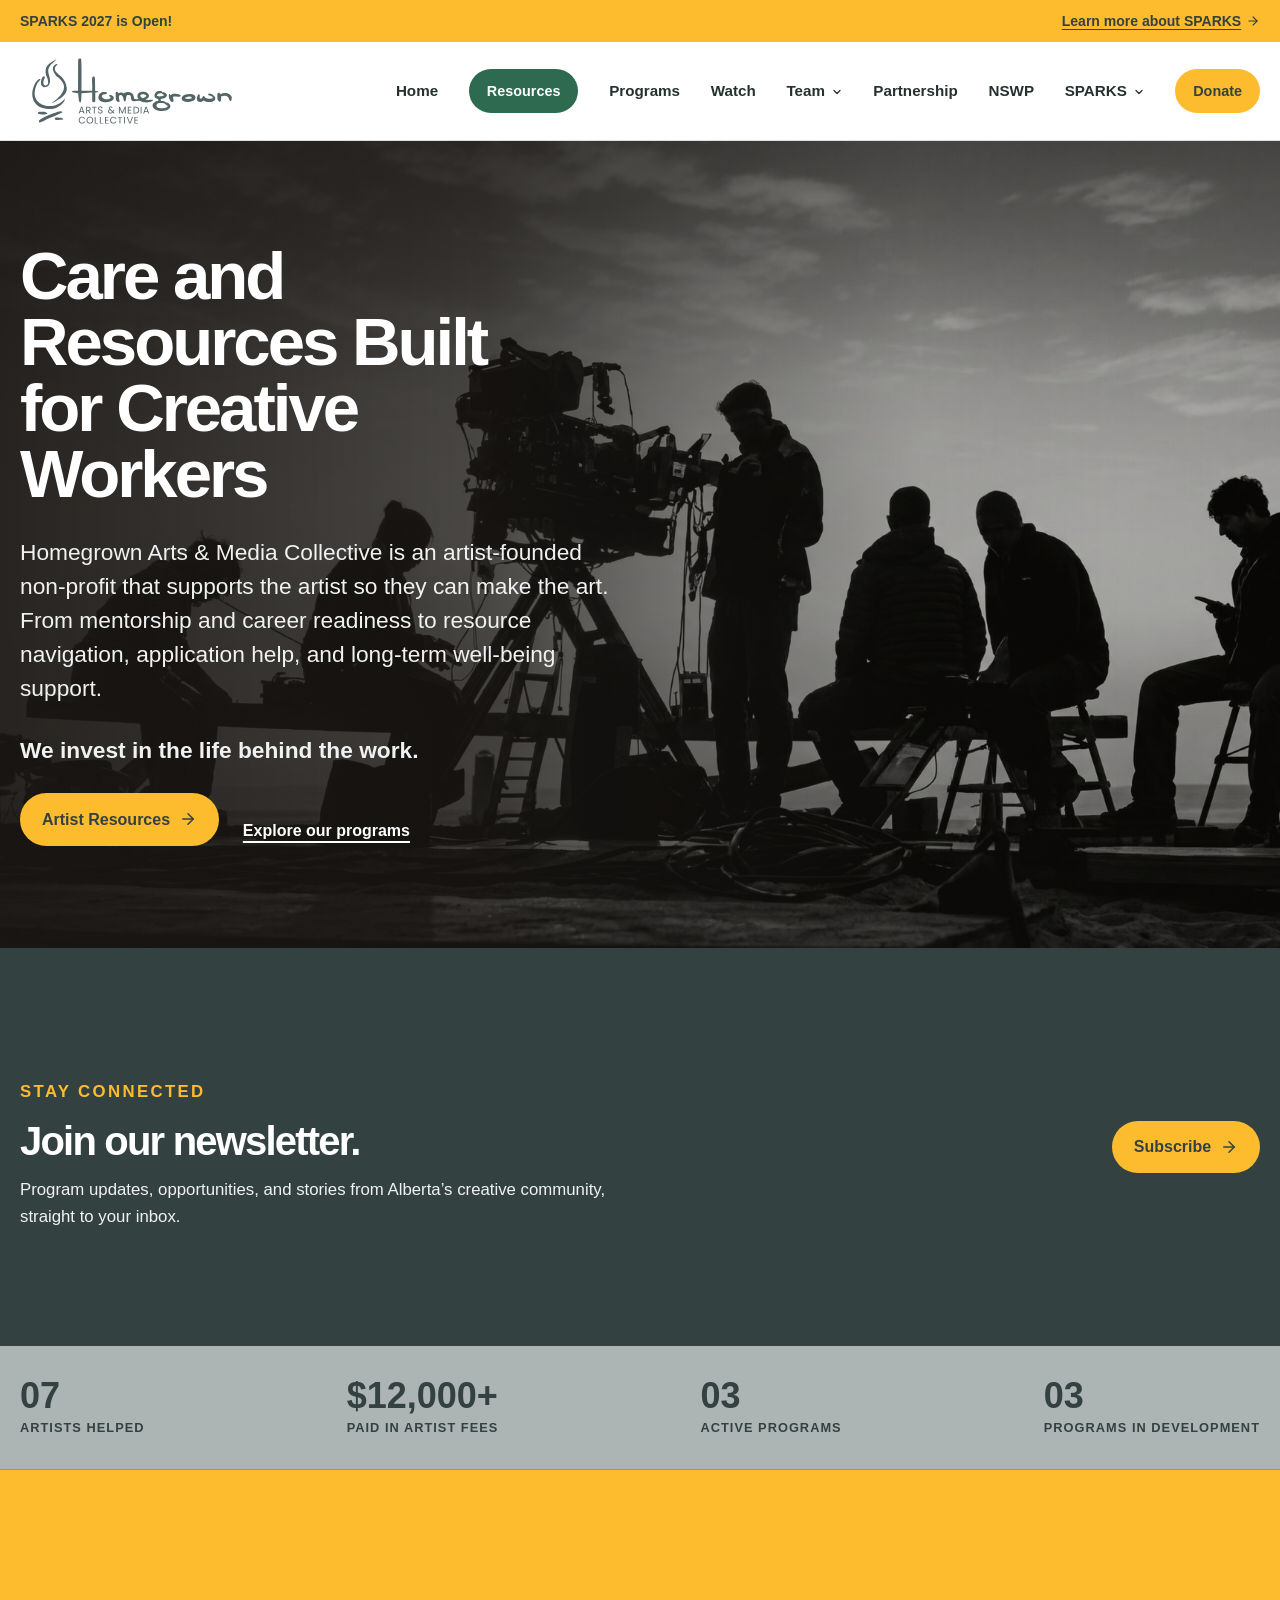
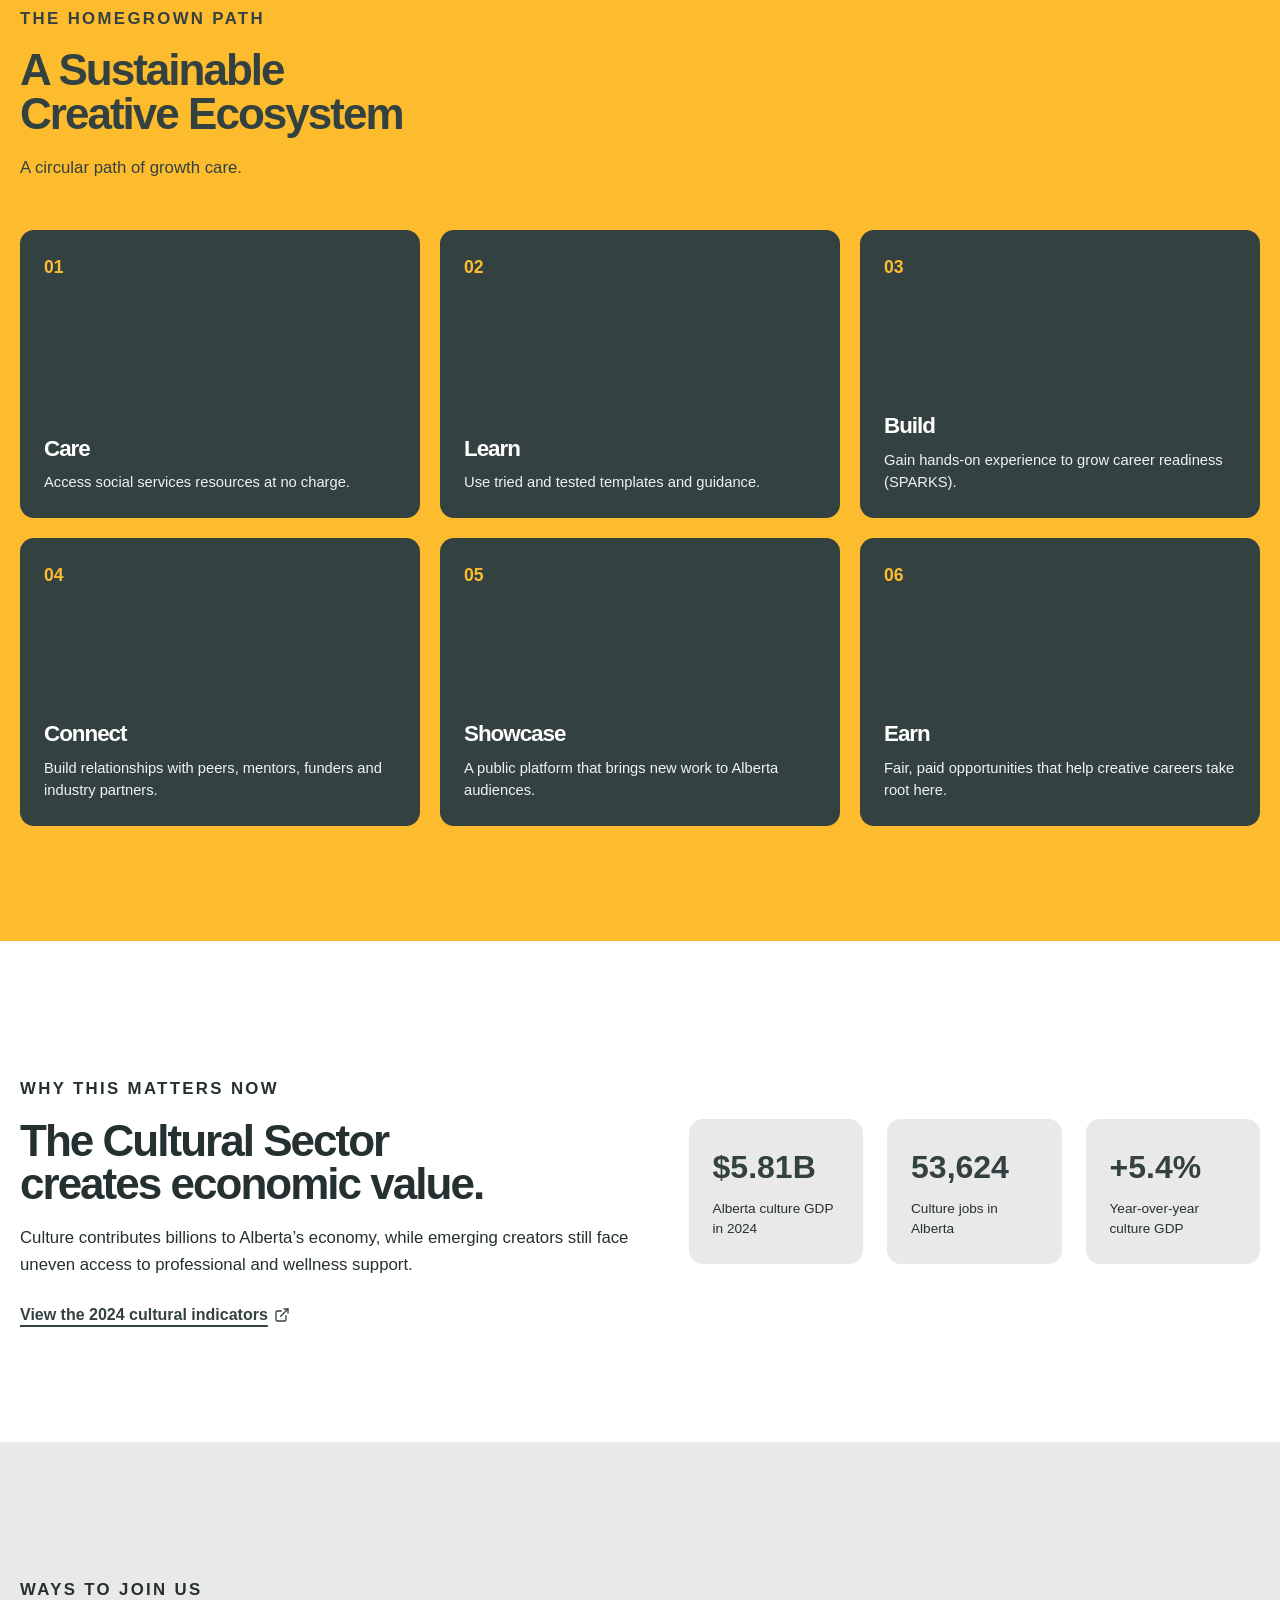
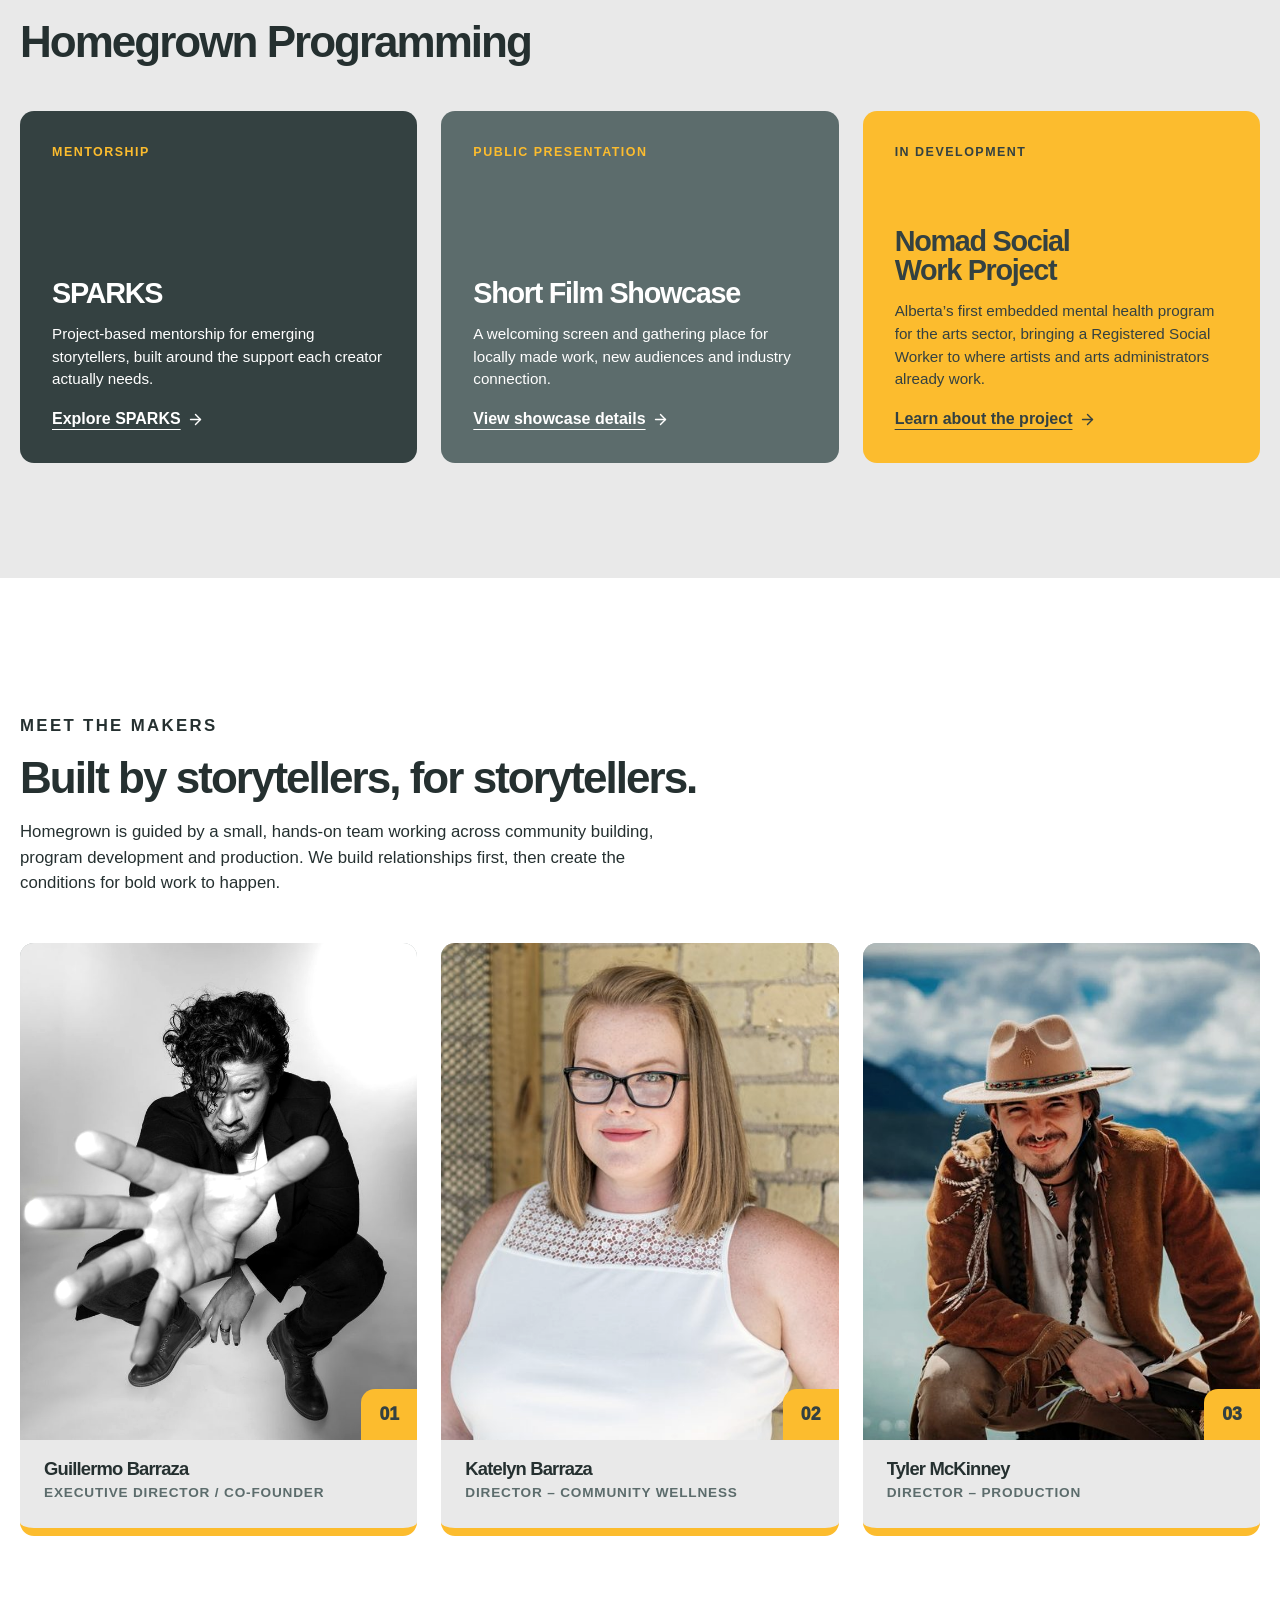
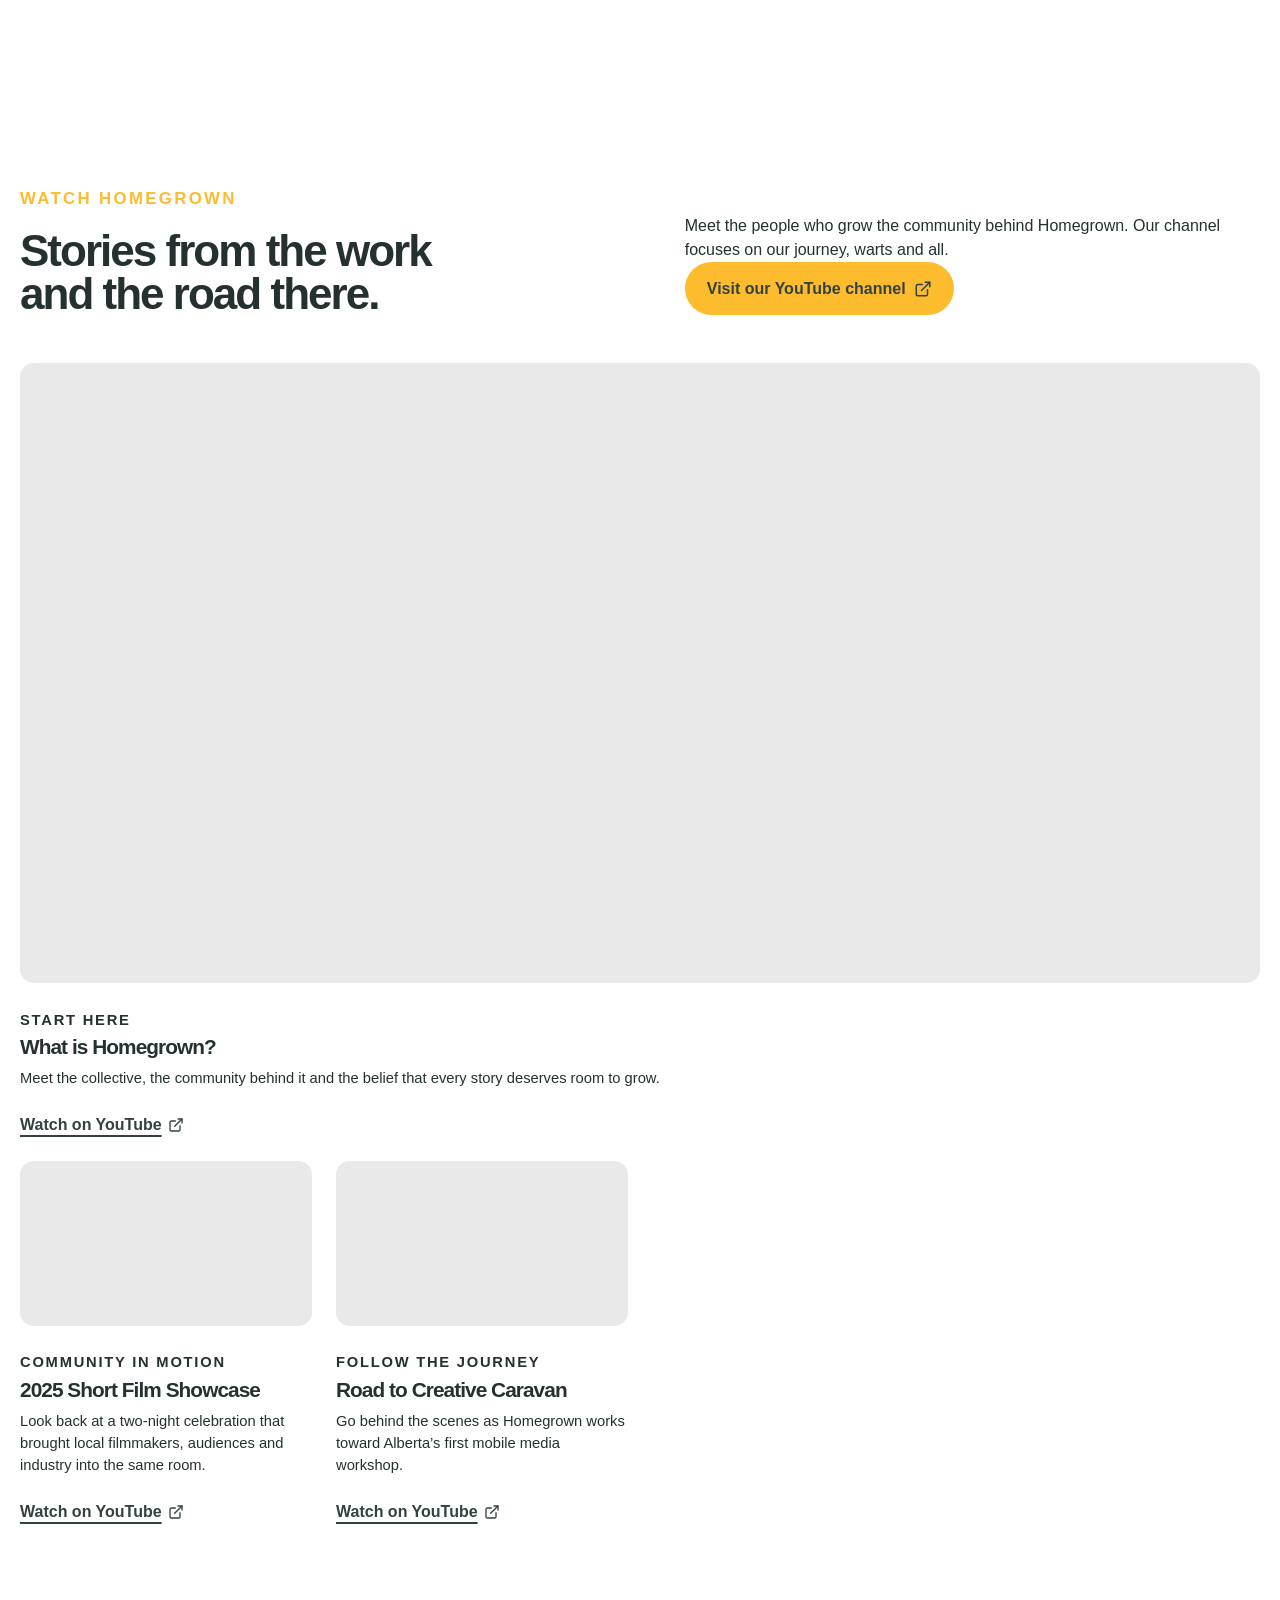
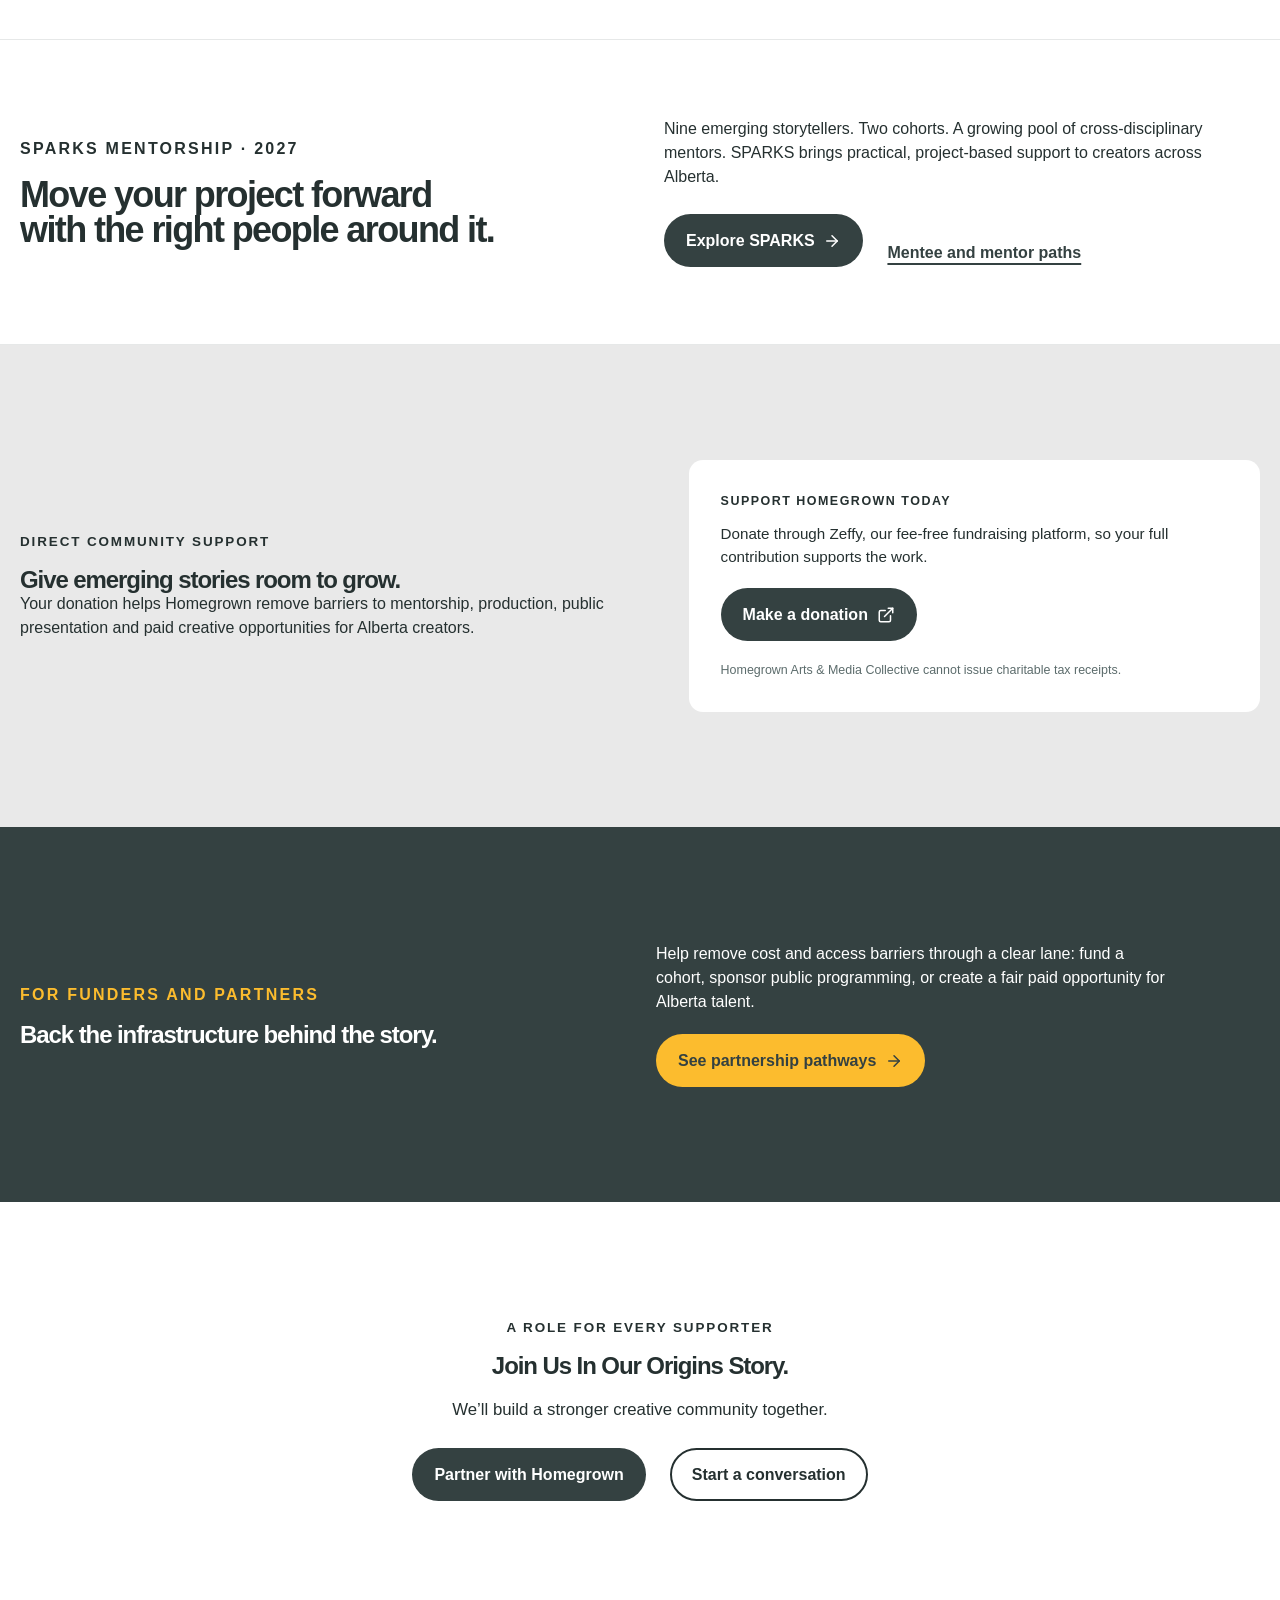
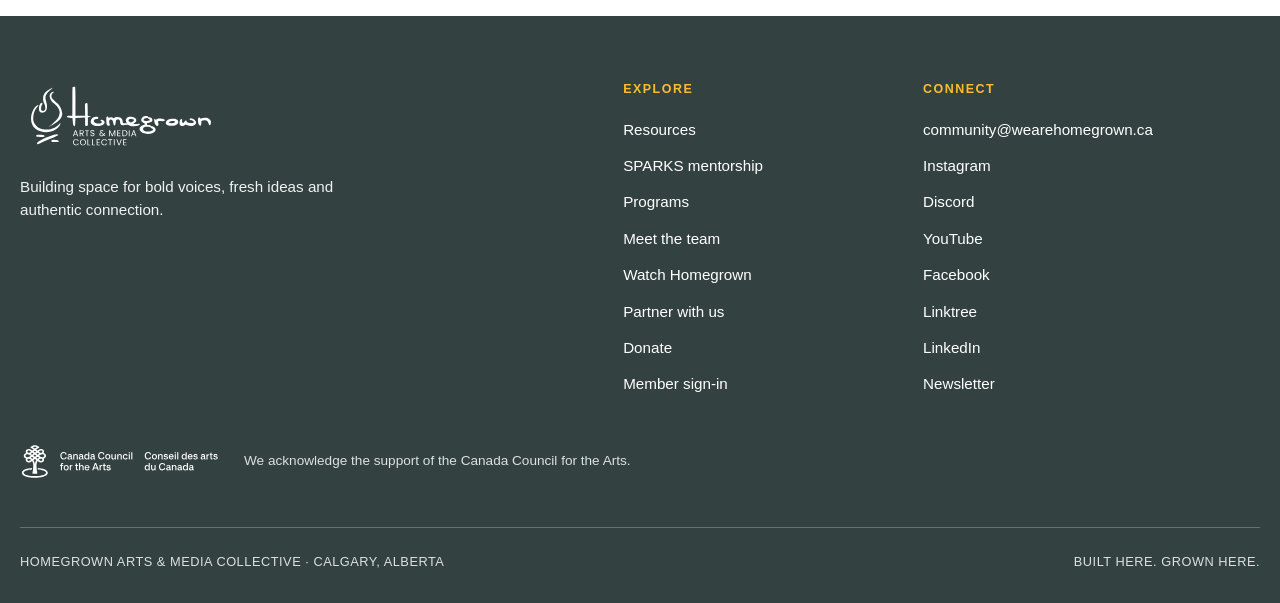
==== commit e979b828: "Link Nomad Social Work Project card to /nswp Co-Authored-By: Claude Opus 5.5 <noreply@anthropic.com>" ====
--- a/index.html
+++ b/index.html
@@ -223,6 +223,9 @@
           <p class="card-label">In development</p>
           <h3>Nomad Social Work Project</h3>
           <p>Alberta&rsquo;s first embedded mental health program for the arts sector, bringing a Registered Social Worker to where artists and arts administrators already work.</p>
+          <a href="nswp" class="program-link">Learn about the project
+            <svg xmlns="http://www.w3.org/2000/svg" width="17" height="17" viewBox="0 0 24 24" fill="none" stroke="currentColor" stroke-width="2" stroke-linecap="round" stroke-linejoin="round" aria-hidden="true"><path d="M5 12h14"></path><path d="m12 5 7 7-7 7"></path></svg>
+          </a>
         </article>
       </div>
     </div>
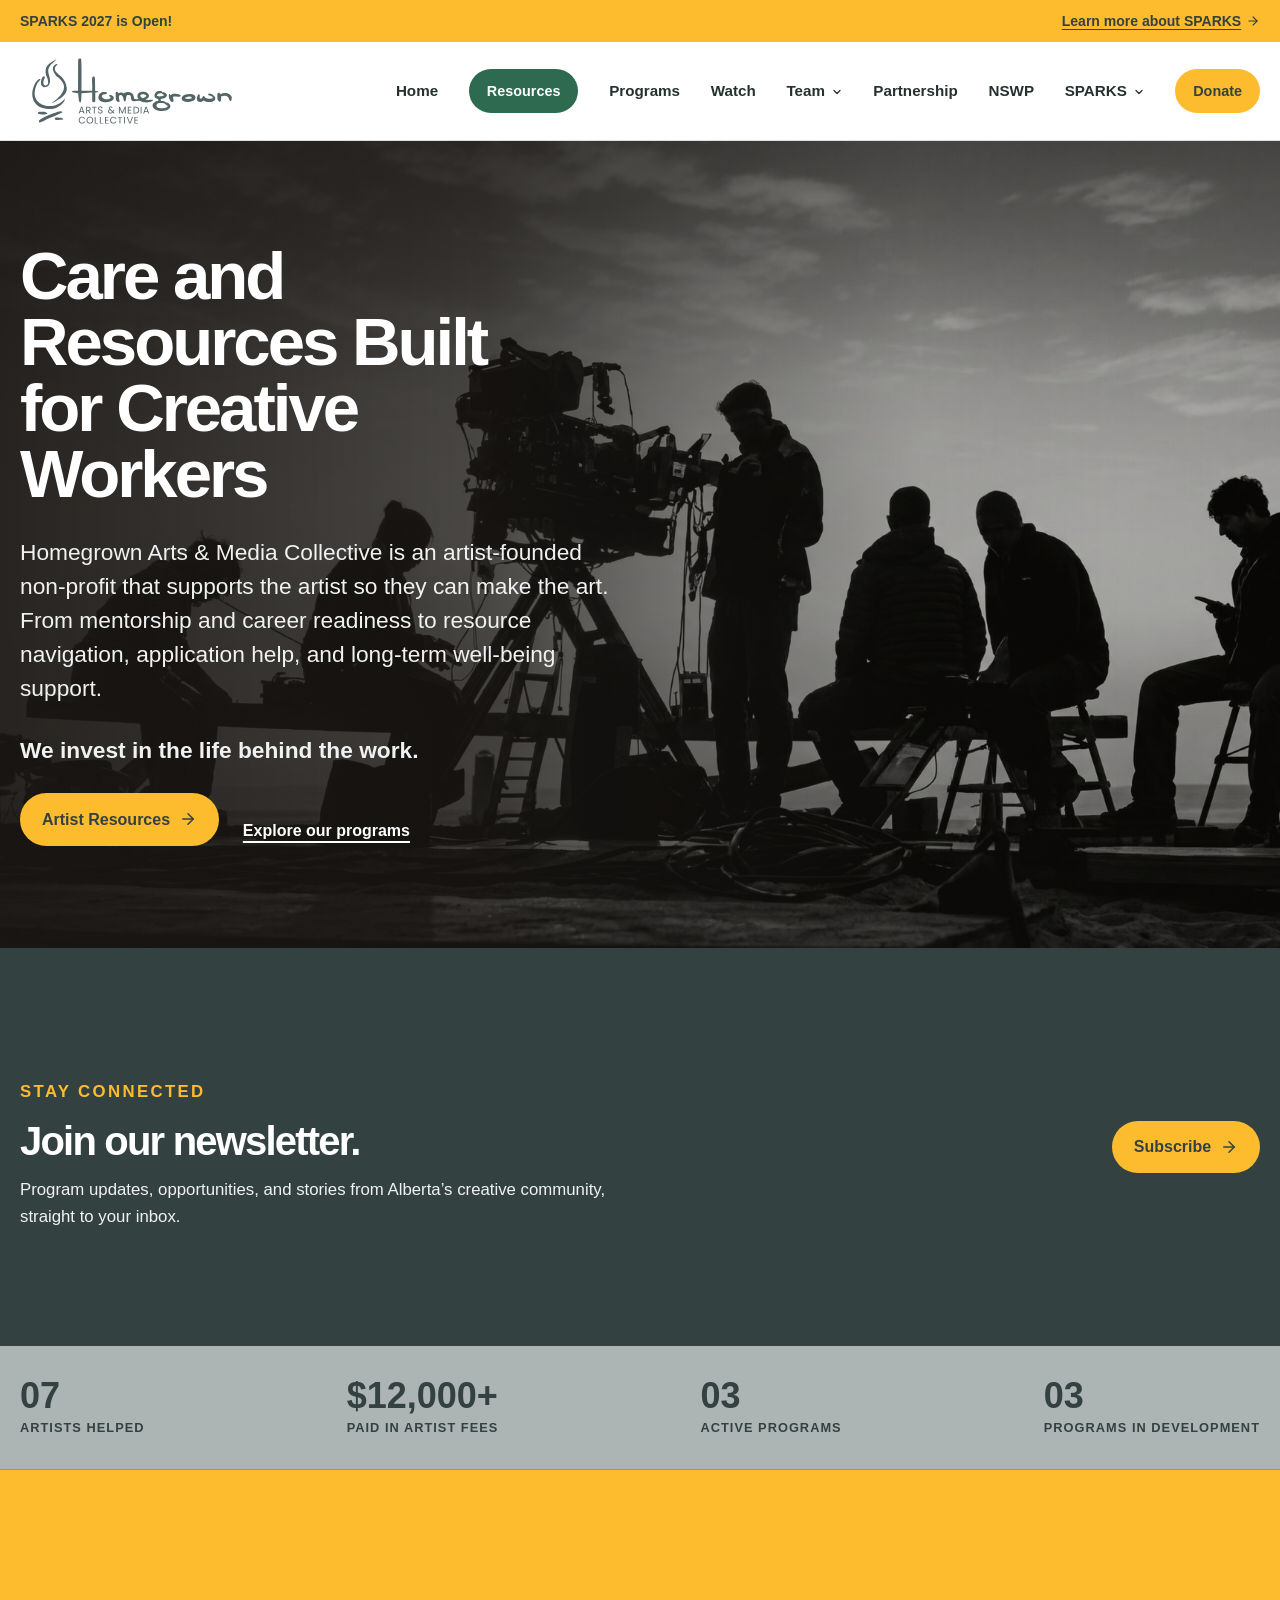
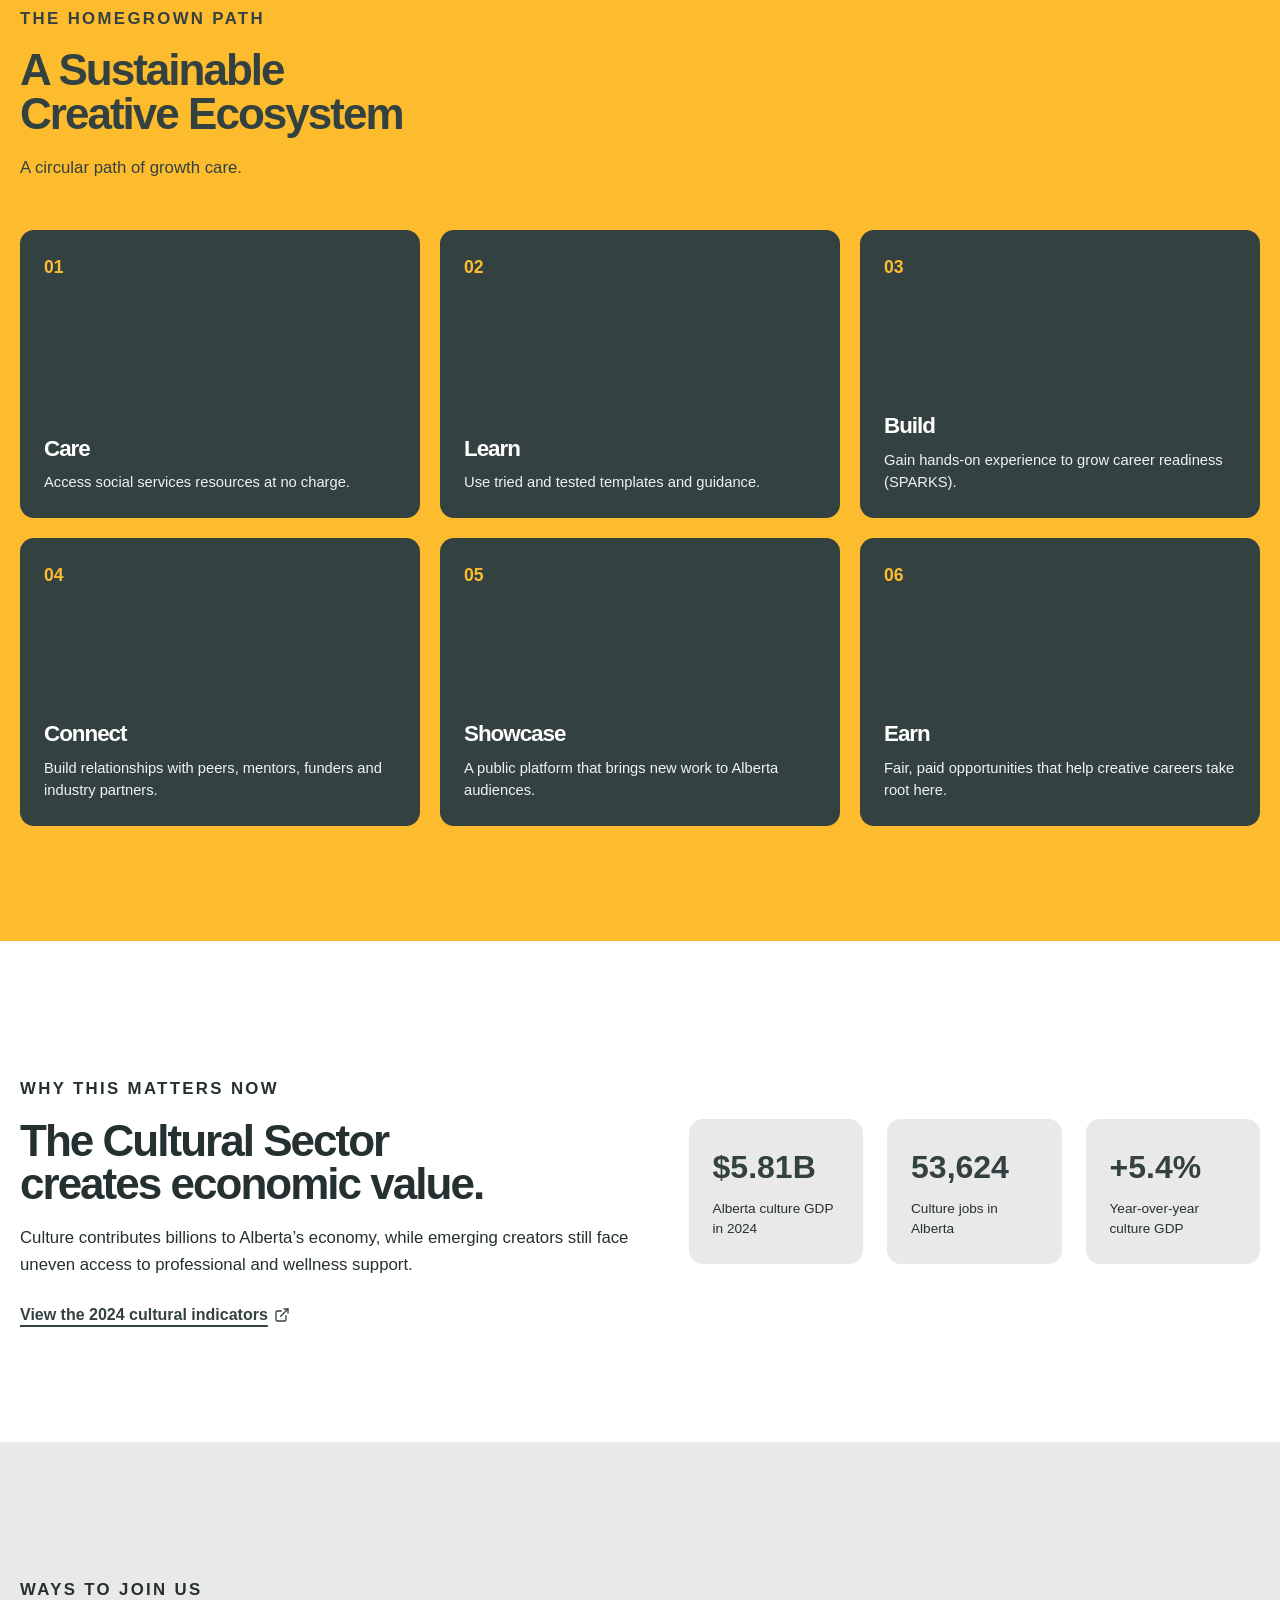
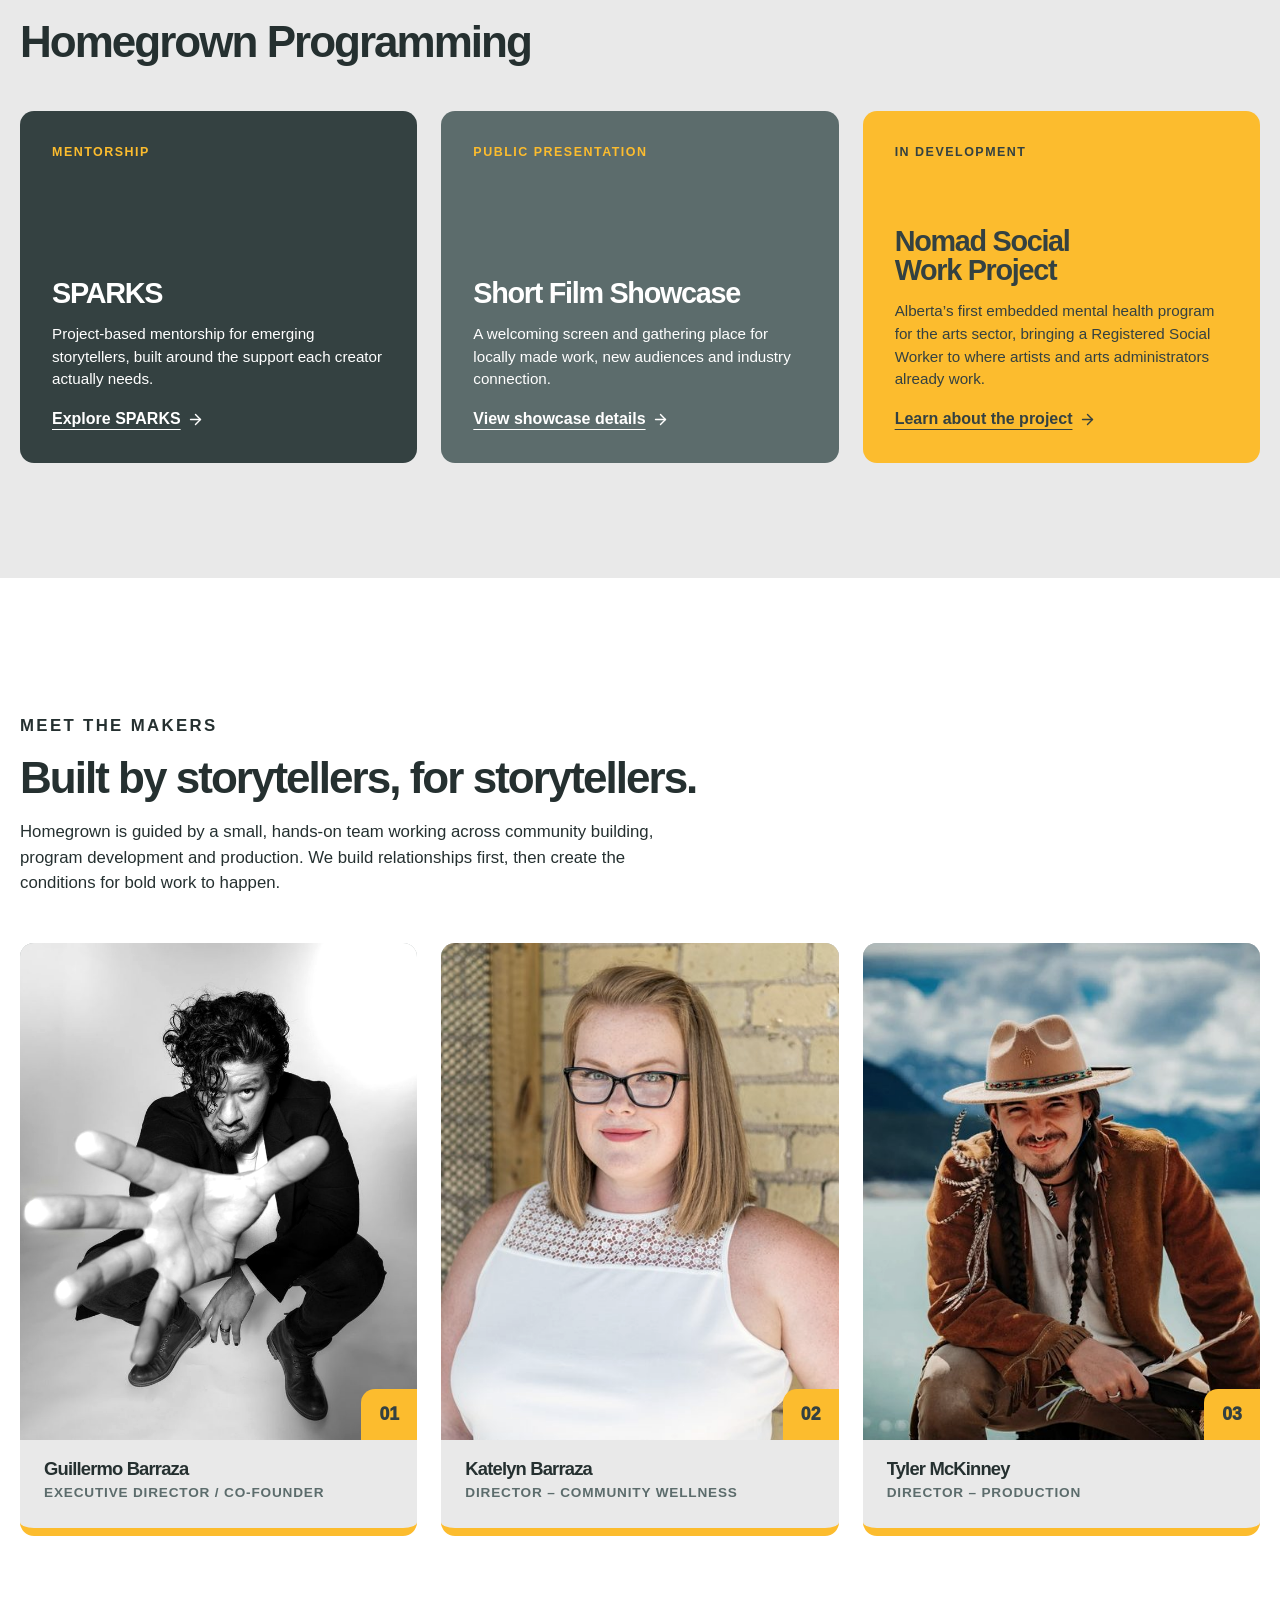
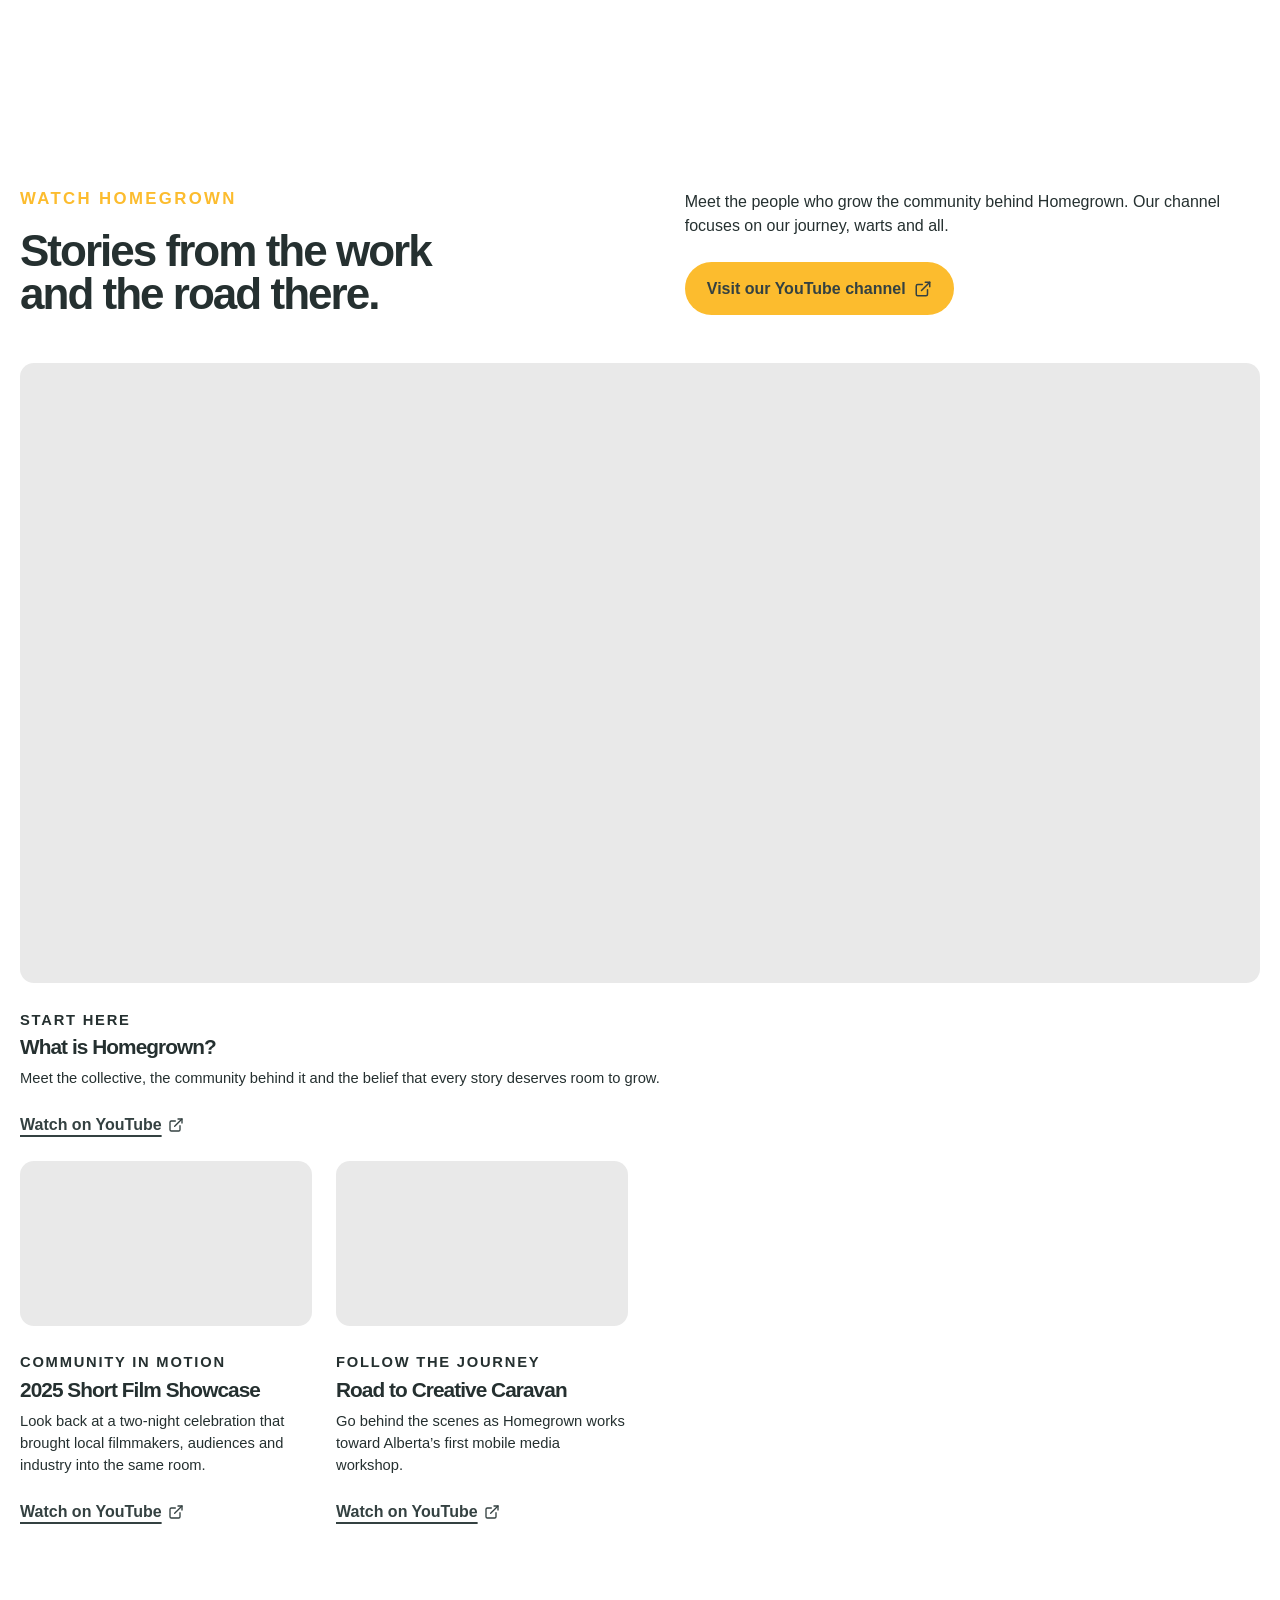
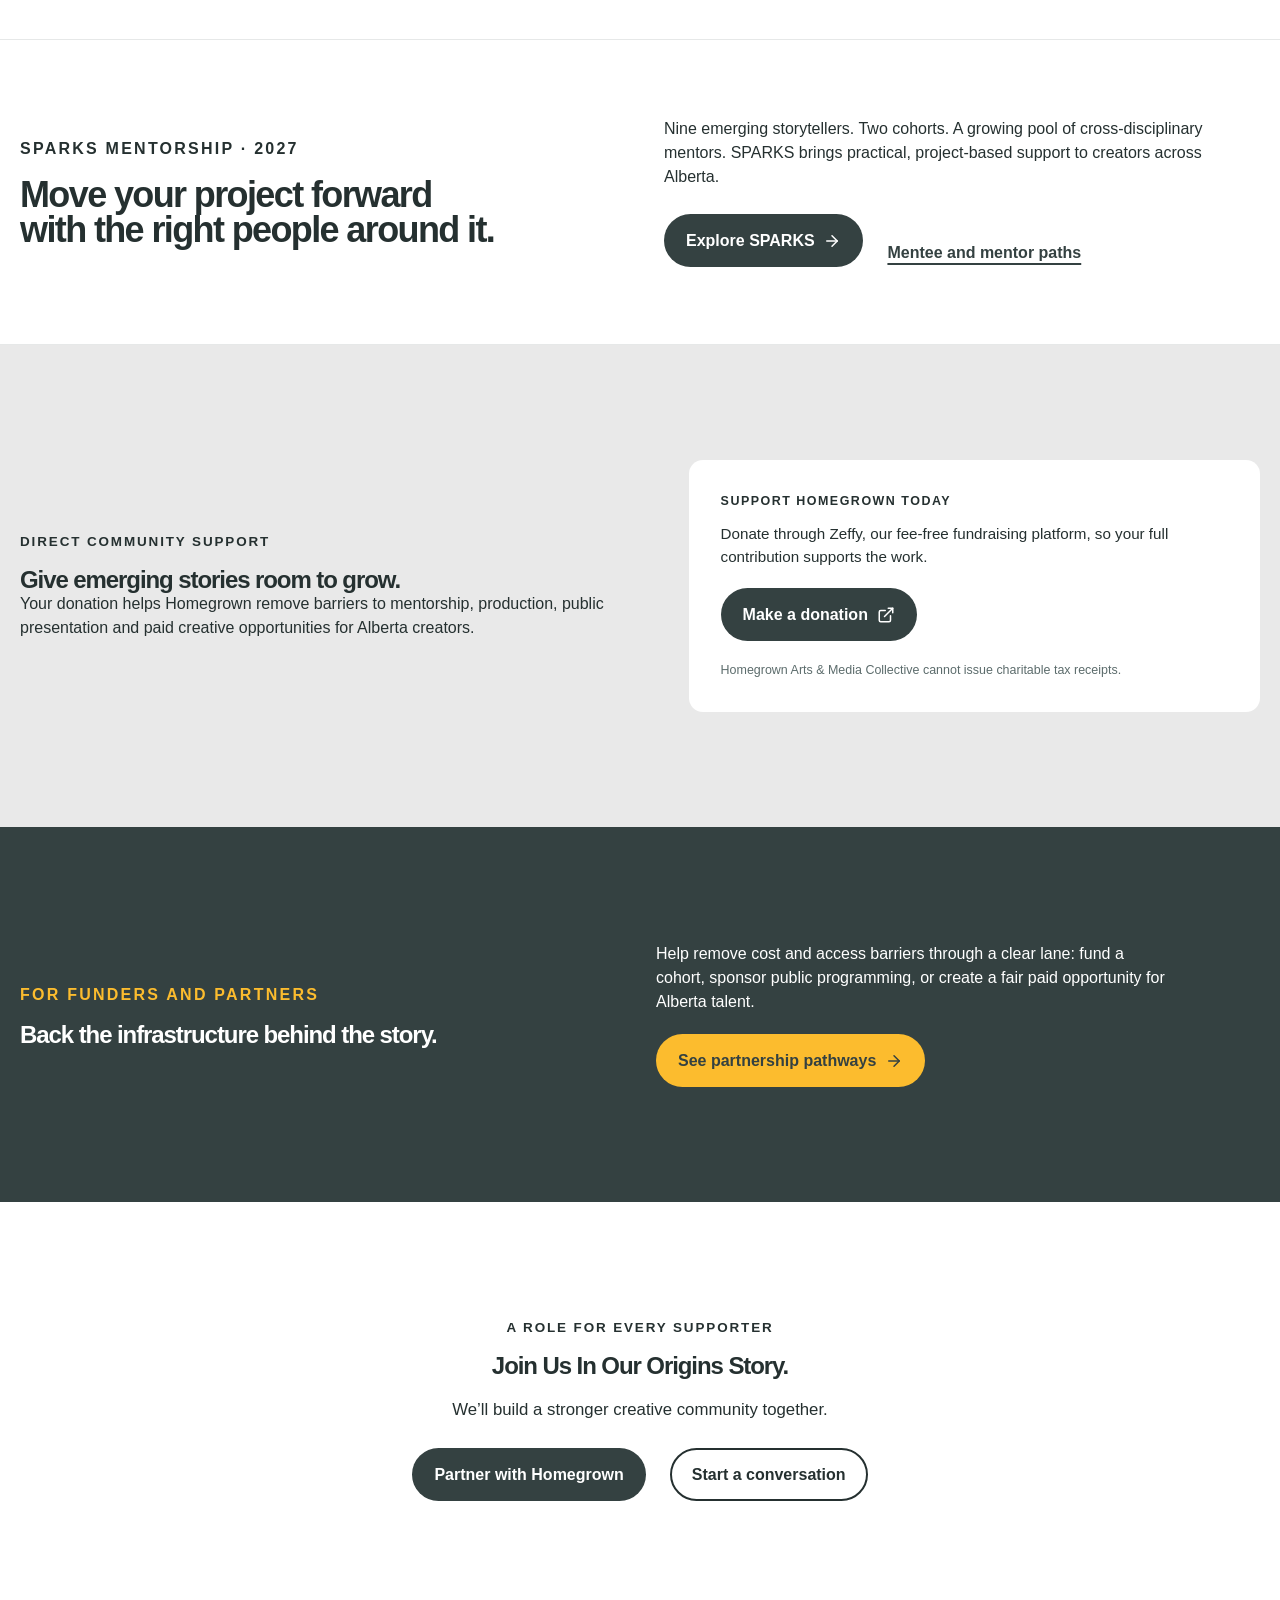
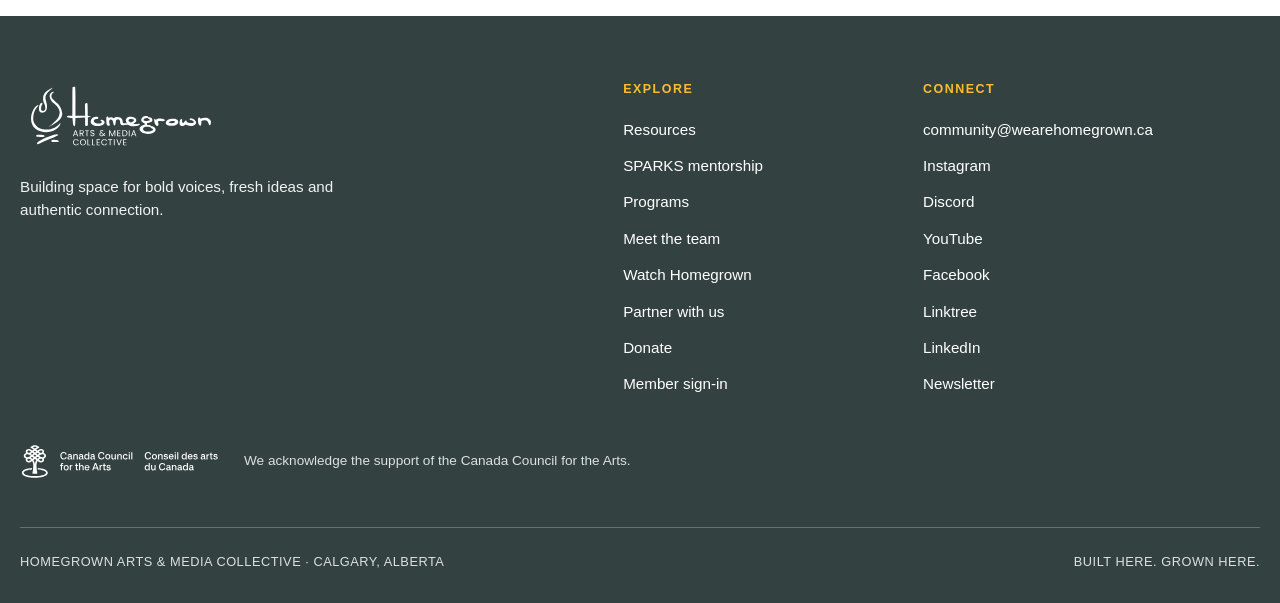
==== commit 33430c77: "Make mobile layout match desktop: header Donate button, mirrored menu, 3-up stats - Show the Donate " ====
--- a/index.html
+++ b/index.html
@@ -91,26 +91,30 @@
       </div>
       <a href="#donate" class="button button-gold button-small">Donate</a>
     </nav>
-    <details class="mobile-nav">
-      <summary aria-label="Open navigation">
-        <svg xmlns="http://www.w3.org/2000/svg" width="24" height="24" viewBox="0 0 24 24" fill="none" stroke="currentColor" stroke-width="2" stroke-linecap="round" stroke-linejoin="round" aria-hidden="true"><path d="M4 5h16"></path><path d="M4 12h16"></path><path d="M4 19h16"></path></svg>
-      </summary>
-      <nav aria-label="Mobile navigation">
-        <a href="./">Home</a>
-        <a href="resources">Resources</a>
-        <a href="#programs">Programs</a>
-        <a href="#watch">Watch</a>
-        <a href="#team">Team &middot; Staff</a>
-        <a href="sponsor">Partnership</a>
-        <a href="nswp">Nomad Social Work Project</a>
-        <a href="sparks">SPARKS &middot; Information</a>
-        <a href="sparks-quiz">SPARKS &middot; Storyteller Quiz</a>
-        <a href="sparks-application-mentee" target="_blank" rel="noreferrer">SPARKS &middot; Apply as a Mentee</a>
-        <a href="sparks-application-mentor" target="_blank" rel="noreferrer">SPARKS &middot; Become a Mentor</a>
-        <a href="login">SPARKS &middot; Mentee Portal</a>
-        <a href="login">Member sign-in</a>
-      </nav>
-    </details>
+    <div class="mobile-actions">
+      <a href="#donate" class="button button-gold button-small">Donate</a>
+      <details class="mobile-nav">
+        <summary aria-label="Open navigation">
+          <svg xmlns="http://www.w3.org/2000/svg" width="24" height="24" viewBox="0 0 24 24" fill="none" stroke="currentColor" stroke-width="2" stroke-linecap="round" stroke-linejoin="round" aria-hidden="true"><path d="M4 5h16"></path><path d="M4 12h16"></path><path d="M4 19h16"></path></svg>
+        </summary>
+        <nav aria-label="Mobile navigation">
+          <a href="./">Home</a>
+          <a href="resources" class="button button-green button-small">Resources</a>
+          <a href="#programs">Programs</a>
+          <a href="#watch">Watch</a>
+          <p class="mobile-nav-label">Team</p>
+          <a class="mobile-nav-sub" href="#team">Staff</a>
+          <a href="sponsor">Partnership</a>
+          <a href="nswp">NSWP</a>
+          <p class="mobile-nav-label">SPARKS</p>
+          <a class="mobile-nav-sub" href="sparks">Information</a>
+          <a class="mobile-nav-sub" href="sparks-quiz">Storyteller Quiz</a>
+          <a class="mobile-nav-sub" href="sparks-application-mentee" target="_blank" rel="noreferrer">Apply as a Mentee</a>
+          <a class="mobile-nav-sub" href="sparks-application-mentor" target="_blank" rel="noreferrer">Become a Mentor</a>
+          <a class="mobile-nav-sub" href="login">Mentee Portal</a>
+        </nav>
+      </details>
+    </div>
   </div>
 </header>
 
--- a/css/styles.css
+++ b/css/styles.css
@@ -333,6 +333,8 @@
 
 .brand {
   display: block;
+  flex-shrink: 1;
+  min-width: 0;
   width: 11rem;
   height: auto;
   padding-block: 0.55rem;
@@ -419,6 +421,16 @@
   background: var(--color-soft);
 }
 
+/* Mobile header mirrors the desktop one: the Donate button stays visible
+   beside the menu toggle, and the menu repeats the desktop links in the
+   same order, with Team and SPARKS shown as labelled groups. */
+.mobile-actions {
+  display: flex;
+  align-items: center;
+  gap: 0.6rem;
+  flex-shrink: 0;
+}
+
 .mobile-nav {
   position: relative;
 }
@@ -449,6 +461,8 @@
   top: calc(100% + 0.6rem);
   right: 0;
   width: 15rem;
+  max-height: calc(100vh - 9rem);
+  overflow-y: auto;
   background: var(--color-paper);
   border: 2px solid var(--color-charcoal-deep);
   border-radius: var(--radius);
@@ -464,7 +478,29 @@
   text-decoration: none;
 }
 
-.mobile-nav nav a:hover {
+.mobile-nav nav a.button {
+  padding: 0.65rem 1rem;
+  margin-block: 0.25rem;
+  align-self: flex-start;
+}
+
+.mobile-nav-label {
+  margin: 0.5rem 0 0;
+  padding: 0.4rem 0.8rem 0.2rem;
+  font-size: 0.75rem;
+  font-weight: 800;
+  letter-spacing: 0.08em;
+  text-transform: uppercase;
+  opacity: 0.7;
+}
+
+.mobile-nav nav a.mobile-nav-sub {
+  padding-block: 0.6rem;
+  padding-left: 1.4rem;
+  font-weight: 750;
+}
+
+.mobile-nav nav a:not(.button):hover {
   background: var(--color-soft);
   border-radius: var(--radius-sm);
 }
@@ -473,7 +509,7 @@
   .desktop-nav {
     display: flex;
   }
-  .mobile-nav {
+  .mobile-actions {
     display: none;
   }
   .brand {
@@ -653,7 +689,7 @@
 
 .market-stats {
   display: grid;
-  grid-template-columns: repeat(auto-fit, minmax(9rem, 1fr));
+  grid-template-columns: repeat(3, minmax(0, 1fr));
   gap: 1.5rem;
 }
 
@@ -921,6 +957,7 @@
 .youtube-heading > div:last-child p {
   font-size: 1rem;
   max-width: 34rem;
+  margin: 0 0 1.5rem;
 }
 
 .video-grid {
@@ -1236,7 +1273,7 @@
 
 .stat-row {
   display: grid;
-  grid-template-columns: repeat(auto-fit, minmax(9rem, 1fr));
+  grid-template-columns: repeat(3, minmax(0, 1fr));
   gap: 1.5rem;
   margin-top: 2.5rem;
 }
@@ -1261,6 +1298,38 @@
   font-size: 0.8rem;
   text-transform: uppercase;
   letter-spacing: 0.06em;
+}
+
+/* Phones: keep all three stat cards on one row, as on desktop. */
+@media (max-width: 600px) {
+  .market-stats,
+  .stat-row {
+    gap: 0.6rem;
+  }
+  .market-stats article,
+  .stat-row article {
+    padding: 1rem 0.7rem;
+  }
+  .market-stats strong,
+  .stat-row strong {
+    font-size: clamp(1.15rem, 5.6vw, 1.6rem);
+  }
+  .market-stats span,
+  .stat-row span {
+    font-size: 0.72rem;
+    overflow-wrap: anywhere;
+  }
+}
+
+@media (max-width: 360px) {
+  .market-stats article,
+  .stat-row article {
+    padding: 0.85rem 0.5rem;
+  }
+  .stat-row span {
+    font-size: 0.62rem;
+    letter-spacing: 0.02em;
+  }
 }
 
 .stat-note {
